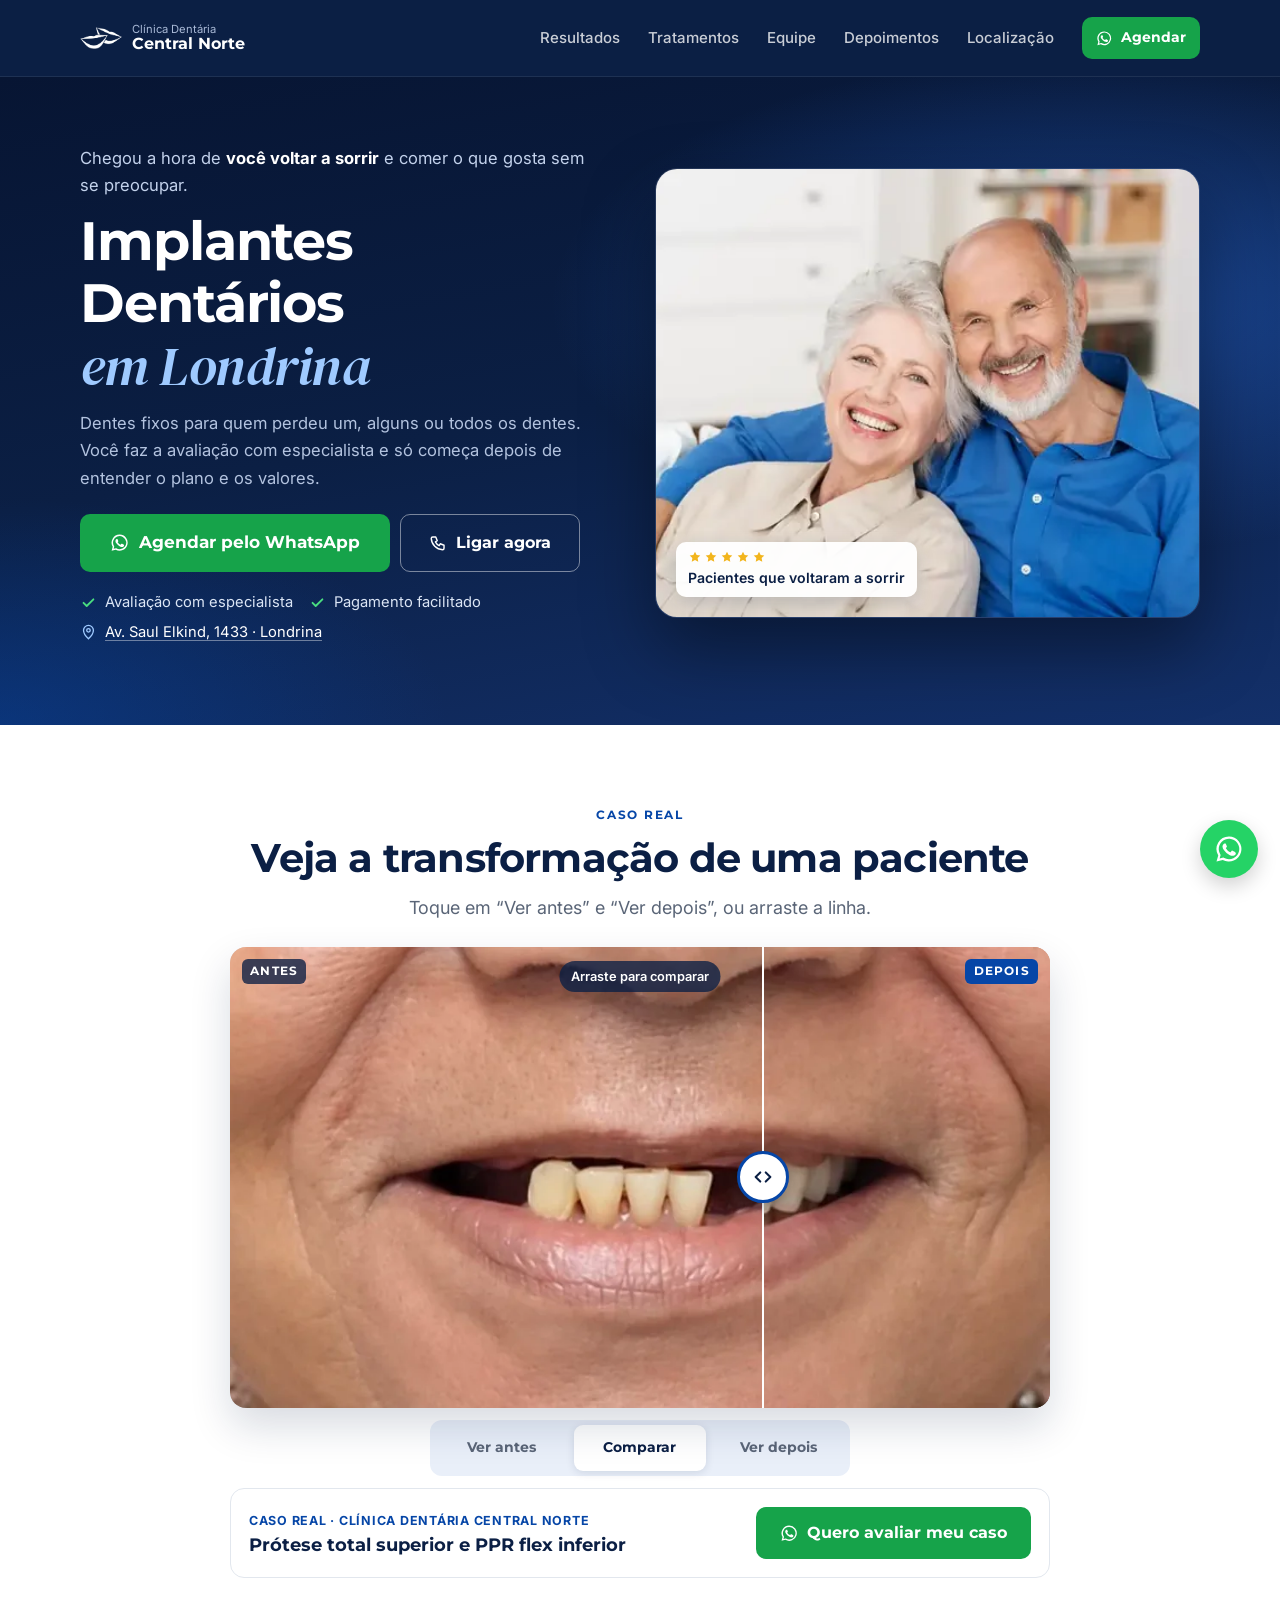
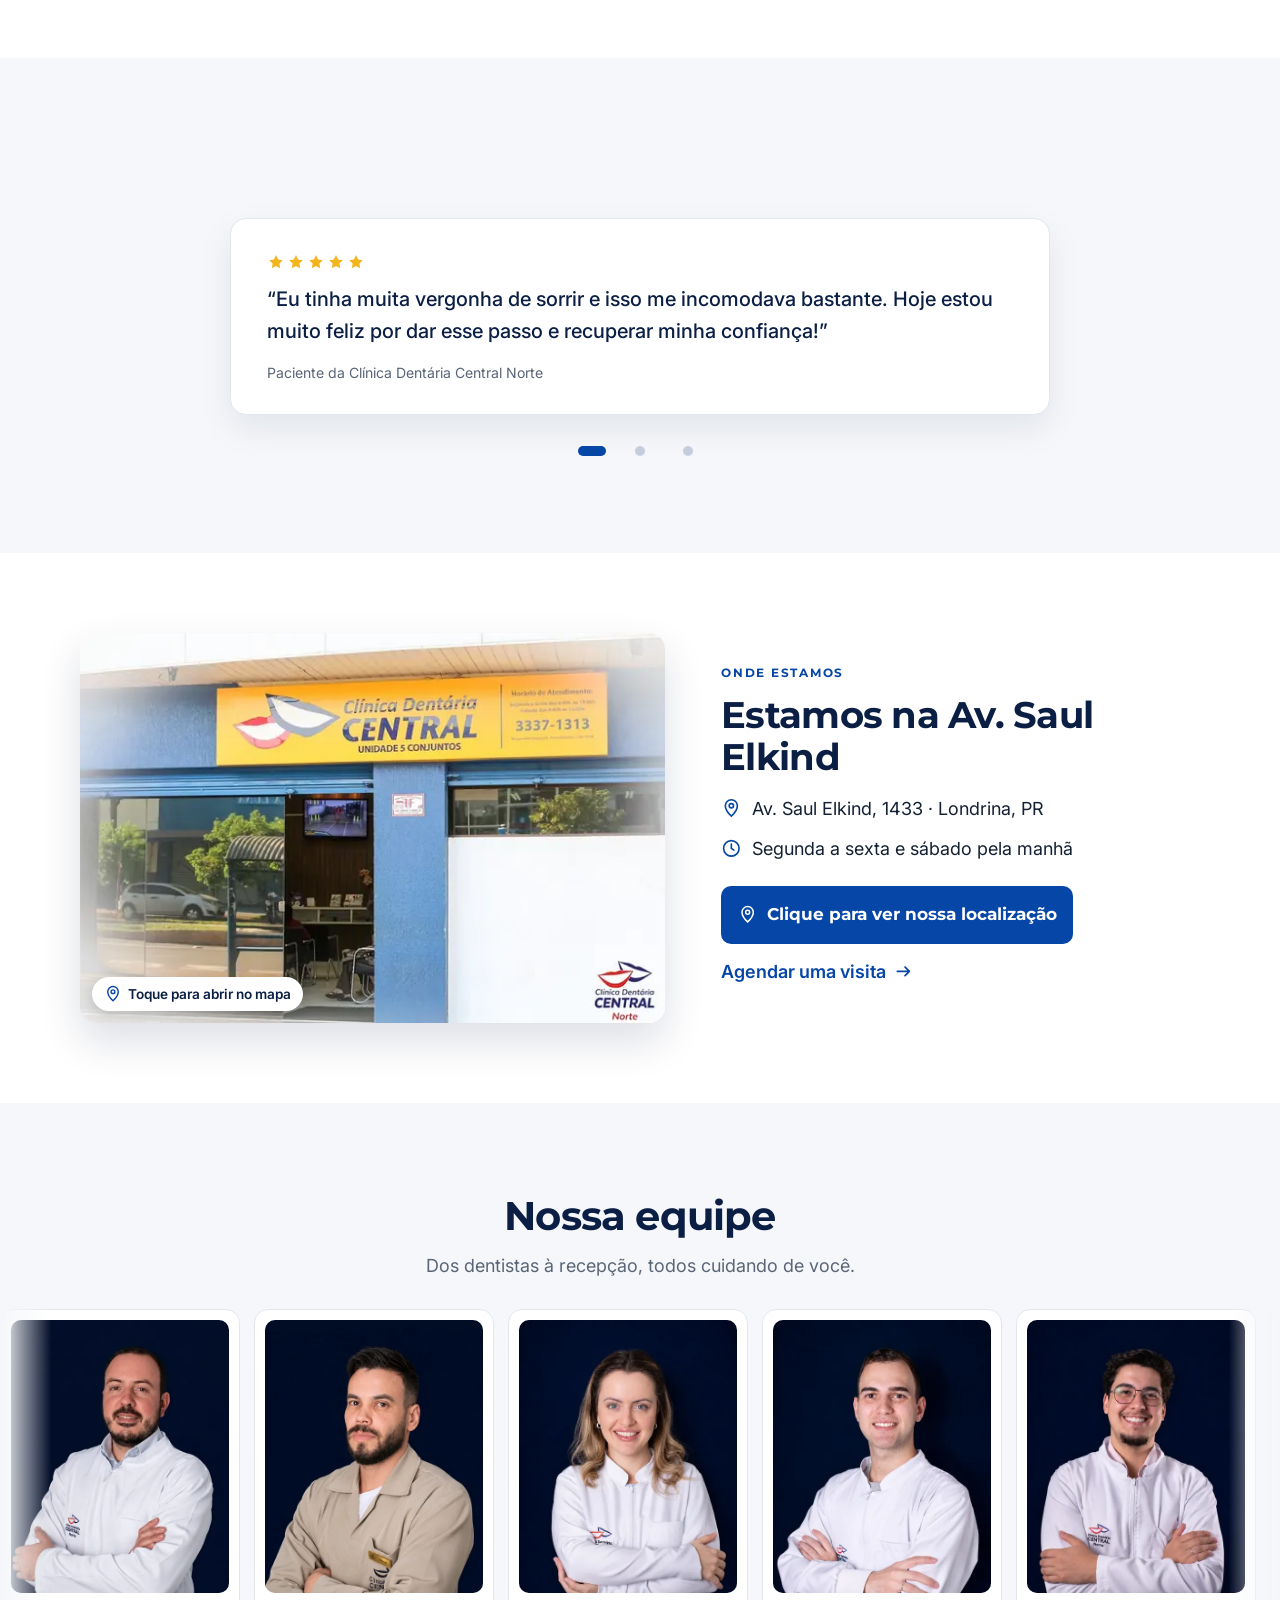
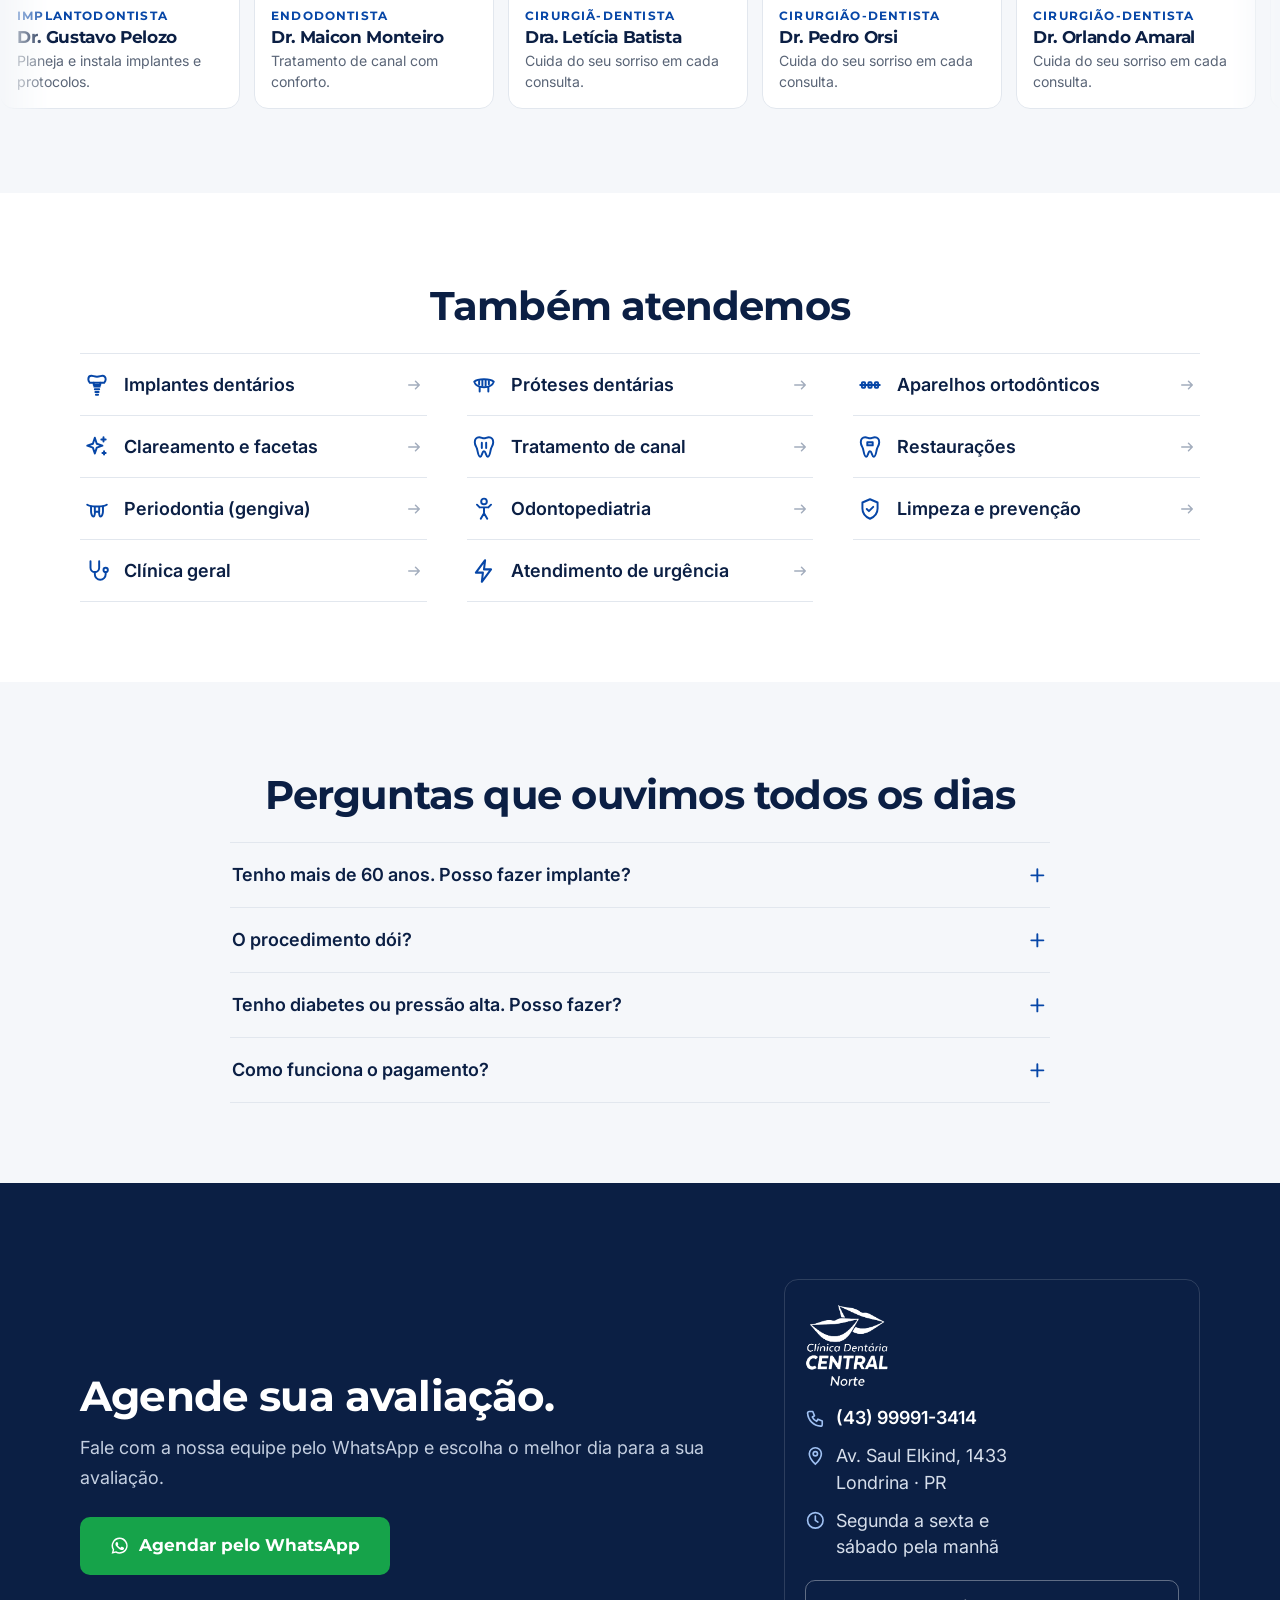
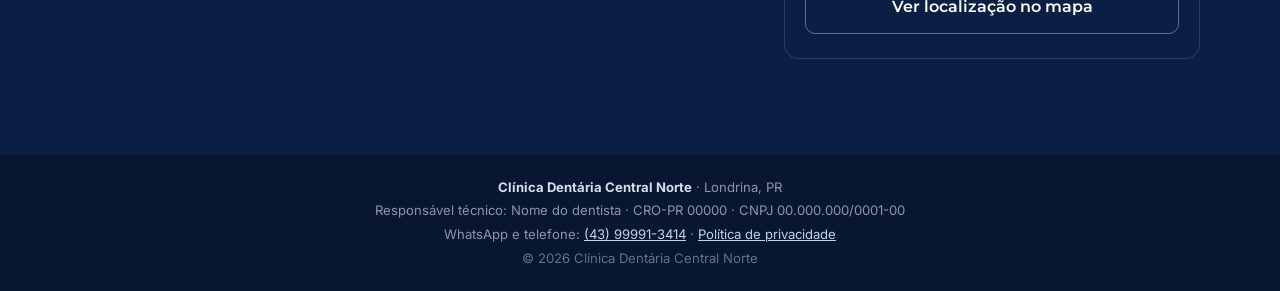
==== index.html @ d8b2ec64 "Coloca a equipe real na faixa contínua 13 pessoas com foto, nome e função (dentistas primeiro, depoi" ====
<!DOCTYPE html>
<html lang="pt-BR">
<head>
  <meta charset="UTF-8">
  <meta name="viewport" content="width=device-width, initial-scale=1.0, viewport-fit=cover">
  <title>Implantes Dentários em Londrina | Clínica Dentária Central Norte</title>
  <meta name="description" content="Implantes dentários e prótese protocolo em Londrina, na Av. Saul Elkind, 1433. Avaliação com especialista, pagamento facilitado. Agende pelo WhatsApp (43) 99991-3414.">
  <meta name="theme-color" content="#0b1f44">
  <!-- EDITAR: domínio final -->
  <link rel="canonical" href="https://SEU-DOMINIO.com.br/">
  <meta property="og:locale" content="pt_BR">
  <meta property="og:type" content="website">
  <meta property="og:title" content="Implantes Dentários em Londrina | Clínica Dentária Central Norte">
  <meta property="og:description" content="Volte a sorrir e a comer o que gosta, com segurança.">
  <meta property="og:image" content="assets/img/logo-original.png">
  <link rel="icon" href="assets/img/favicon.png">
  <link rel="apple-touch-icon" href="assets/img/favicon.png">

  <link rel="preconnect" href="https://fonts.googleapis.com">
  <link rel="preconnect" href="https://fonts.gstatic.com" crossorigin>
  <link href="https://fonts.googleapis.com/css2?family=Montserrat:wght@600;700&family=DM+Serif+Display:ital@1&family=Inter:wght@400;500;600&display=swap" rel="stylesheet">
  <link rel="preload" as="image" href="assets/img/hero-casal.webp" imagesrcset="assets/img/hero-casal-600.webp 600w, assets/img/hero-casal.webp 999w" imagesizes="(min-width: 1000px) 560px, 100vw" fetchpriority="high">
  <link rel="stylesheet" href="assets/css/styles.css">
  <script src="assets/js/main.js" defer></script>

  <script type="application/ld+json">
  {
    "@context": "https://schema.org",
    "@type": "Dentist",
    "name": "Clínica Dentária Central Norte",
    "telephone": "+5543999913414",
    "description": "Implantes dentários, prótese protocolo, próteses e tratamentos odontológicos em Londrina.",
    "address": { "@type": "PostalAddress", "streetAddress": "Av. Saul Elkind, 1433", "addressLocality": "Londrina", "addressRegion": "PR", "addressCountry": "BR" },
    "medicalSpecialty": ["Implantodontia", "Prótese dentária", "Ortodontia", "Endodontia", "Periodontia", "Odontopediatria"],
    "hasMap": "https://share.google/MxgLonXi7uAe0Mv78"
  }
  </script>
  <!-- EDITAR: Google Tag Manager / Meta Pixel. Cliques no WhatsApp disparam "whatsapp_click" no dataLayer. -->
</head>
<body>

  <header class="topo" id="topo">
    <div class="wrap topo__in">
      <a href="#inicio" class="marca" aria-label="Clínica Dentária Central Norte — início">
        <img src="assets/img/logo-icone-branco.png" alt="" width="46" height="23">
        <span class="marca__txt"><small>Clínica Dentária</small><strong>Central Norte</strong></span>
      </a>
      <nav class="menu" aria-label="Principal">
        <a href="#resultados">Resultados</a>
        <a href="#tratamentos">Tratamentos</a>
        <a href="#equipe">Equipe</a>
        <a href="#depoimentos">Depoimentos</a>
        <a href="#localizacao">Localização</a>
      </nav>
      <a class="btn btn--wa btn--sm" data-wa="topo" href="#" target="_blank" rel="noopener">
        <svg class="ico" aria-hidden="true"><use href="#i-wa"/></svg><span>Agendar</span>
      </a>
    </div>
  </header>

  <main>

    <!-- ===================== HERO ===================== -->
    <section class="hero" id="inicio">
      <div class="wrap hero__grid">
        <div class="hero__texto">
          <p class="hero__gancho">Chegou a hora de <strong>você voltar a sorrir</strong> e comer o que gosta sem se preocupar.</p>
          <h1>Implantes Dentários <em>em Londrina</em></h1>
          <p class="hero__sub">Dentes fixos para quem perdeu um, alguns ou todos os dentes.<span class="so-pc"> Você faz a avaliação com especialista e só começa depois de entender o plano e os valores.</span></p>
          <div class="hero__acoes">
            <a class="btn btn--wa btn--lg" data-wa="hero" href="#" target="_blank" rel="noopener">
              <svg class="ico" aria-hidden="true"><use href="#i-wa"/></svg> Agendar pelo WhatsApp
            </a>
            <a class="btn btn--contorno btn--lg" href="tel:+5543999913414" data-evento="ligar">
              <svg class="ico" aria-hidden="true"><use href="#i-telefone"/></svg> Ligar agora
            </a>
          </div>
          <ul class="hero__provas">
            <li><svg class="ico" aria-hidden="true"><use href="#i-check"/></svg>Avaliação com especialista</li>
            <li><svg class="ico" aria-hidden="true"><use href="#i-check"/></svg>Pagamento facilitado</li>
            <li><svg class="ico" aria-hidden="true"><use href="#i-pin"/></svg><a href="#localizacao">Av. Saul Elkind, 1433 · Londrina</a></li>
          </ul>
        </div>
        <div class="hero__foto">
          <img src="assets/img/hero-casal.webp" srcset="assets/img/hero-casal-600.webp 600w, assets/img/hero-casal.webp 999w" sizes="(min-width: 1000px) 560px, 100vw" alt="Casal de idosos sorrindo, abraçados no sofá" width="999" height="667" fetchpriority="high" decoding="async">
          <div class="hero__selo"><span class="estrelas" aria-hidden="true"><svg aria-hidden="true"><use href="#i-estrela"/></svg><svg aria-hidden="true"><use href="#i-estrela"/></svg><svg aria-hidden="true"><use href="#i-estrela"/></svg><svg aria-hidden="true"><use href="#i-estrela"/></svg><svg aria-hidden="true"><use href="#i-estrela"/></svg></span><span>Pacientes que voltaram a sorrir</span></div>
        </div>
      </div>
    </section>

    <!-- ===================== RESULTADO REAL ===================== -->
    <section class="sec" id="resultados">
      <div class="wrap wrap--medio">
        <header class="cab">
          <p class="rotulo">Caso real</p>
          <h2>Veja a transformação de uma paciente</h2>
          <p>Toque em “Ver antes” e “Ver depois”, ou arraste a linha.</p>
        </header>

        <!-- EDITAR: confirme a autorização por escrito da paciente para uso da imagem (normas do CFO) -->
        <figure class="caso">
          <div class="ad" id="ad" style="--pos:50%">
            <img class="ad__img" src="assets/img/caso1-antes.webp" alt="Antes: paciente com poucos dentes na arcada superior" width="960" height="540" loading="lazy" decoding="async">
            <img class="ad__img ad__depois" src="assets/img/caso1-depois.webp" alt="Depois: sorriso completo com as próteses" width="960" height="540" loading="lazy" decoding="async">
            <span class="ad__rot ad__rot--antes">Antes</span>
            <span class="ad__rot ad__rot--depois">Depois</span>
            <div class="ad__alca" aria-hidden="true"><span><svg><use href="#i-arrastar"/></svg></span></div>
            <span class="ad__dica" aria-hidden="true">Arraste para comparar</span>
            <input class="ad__range" type="range" min="0" max="100" value="50" aria-label="Comparar antes e depois">
          </div>
          <div class="ad__botoes" role="group" aria-label="Ver antes ou depois">
            <button type="button" data-ir="100">Ver antes</button>
            <button type="button" data-ir="50" aria-pressed="true">Comparar</button>
            <button type="button" data-ir="0">Ver depois</button>
          </div>
          <figcaption class="caso__info">
            <div>
              <span class="caso__tag">Caso real · Clínica Dentária Central Norte</span>
              <strong>Prótese total superior e PPR flex inferior</strong>
            </div>
            <a class="btn btn--wa" data-wa="resultado" data-msg="Olá! Vi o caso real no site e quero agendar uma avaliação." href="#" target="_blank" rel="noopener">
              <svg class="ico" aria-hidden="true"><use href="#i-wa"/></svg> Quero avaliar meu caso
            </a>
          </figcaption>
        </figure>
      </div>
    </section>

    <!-- ===================== DEPOIMENTOS ===================== -->
    <!-- EDITAR: se tiver autorização, coloque o primeiro nome do paciente no <figcaption> -->
    <section class="sec sec--fundo" id="depoimentos">
      <div class="wrap wrap--medio">
        <header class="cab">
          <h2>O que nossos pacientes dizem</h2>
        </header>
        <div class="depos" id="depos" aria-roledescription="carrossel" aria-label="Depoimentos" aria-live="polite">
          <figure class="depo ativo" role="group" aria-roledescription="depoimento" aria-label="1 de 3">
            <span class="estrelas" aria-label="5 estrelas"><svg aria-hidden="true"><use href="#i-estrela"/></svg><svg aria-hidden="true"><use href="#i-estrela"/></svg><svg aria-hidden="true"><use href="#i-estrela"/></svg><svg aria-hidden="true"><use href="#i-estrela"/></svg><svg aria-hidden="true"><use href="#i-estrela"/></svg></span>
            <blockquote>“Eu tinha muita vergonha de sorrir e isso me incomodava bastante. Hoje estou muito feliz por dar esse passo e recuperar minha confiança!”</blockquote>
            <figcaption>Paciente da Clínica Dentária Central Norte</figcaption>
          </figure>
          <figure class="depo" role="group" aria-roledescription="depoimento" aria-label="2 de 3">
            <span class="estrelas" aria-label="5 estrelas"><svg aria-hidden="true"><use href="#i-estrela"/></svg><svg aria-hidden="true"><use href="#i-estrela"/></svg><svg aria-hidden="true"><use href="#i-estrela"/></svg><svg aria-hidden="true"><use href="#i-estrela"/></svg><svg aria-hidden="true"><use href="#i-estrela"/></svg></span>
            <blockquote>“Já fazia muito tempo que eu tinha dificuldade para comer e sorrir. Agora estou realizando um sonho. Fui muito bem acolhido pela equipe!”</blockquote>
            <figcaption>Paciente da Clínica Dentária Central Norte</figcaption>
          </figure>
          <figure class="depo" role="group" aria-roledescription="depoimento" aria-label="3 de 3">
            <span class="estrelas" aria-label="5 estrelas"><svg aria-hidden="true"><use href="#i-estrela"/></svg><svg aria-hidden="true"><use href="#i-estrela"/></svg><svg aria-hidden="true"><use href="#i-estrela"/></svg><svg aria-hidden="true"><use href="#i-estrela"/></svg><svg aria-hidden="true"><use href="#i-estrela"/></svg></span>
            <blockquote>“Eu evitava até tirar fotos por vergonha dos meus dentes. Estou muito feliz por ter tomado essa decisão e poder voltar a sorrir com confiança!”</blockquote>
            <figcaption>Paciente da Clínica Dentária Central Norte</figcaption>
          </figure>
        </div>
        <div class="depos__pontos" id="depos-pontos"></div>
      </div>
    </section>

    <!-- ===================== LOCALIZAÇÃO ===================== -->
    <section class="sec" id="localizacao">
      <div class="wrap local">
        <a class="local__foto" href="https://share.google/MxgLonXi7uAe0Mv78" target="_blank" rel="noopener" aria-label="Abrir a localização da clínica no mapa">
          <img src="assets/img/fachada.webp" srcset="assets/img/fachada-600.webp 600w, assets/img/fachada.webp 1000w" sizes="(min-width: 1000px) 600px, 100vw" alt="Fachada da Clínica Dentária Central Norte" width="1000" height="667" loading="lazy" decoding="async">
          <span class="local__pino"><svg aria-hidden="true"><use href="#i-pin"/></svg> Toque para abrir no mapa</span>
        </a>
        <div class="local__texto">
          <p class="rotulo">Onde estamos</p>
          <h2>Estamos na Av. Saul Elkind</h2>
          <!-- EDITAR: bairro e horários -->
          <ul class="local__dados">
            <li><svg class="ico" aria-hidden="true"><use href="#i-pin"/></svg><span>Av. Saul Elkind, 1433 · Londrina, PR</span></li>
            <li><svg class="ico" aria-hidden="true"><use href="#i-relogio"/></svg><span>Segunda a sexta e sábado pela manhã</span></li>
          </ul>
          <div class="local__acoes">
            <a class="btn btn--azul btn--lg" href="https://share.google/MxgLonXi7uAe0Mv78" target="_blank" rel="noopener" data-evento="mapa">
              <svg class="ico" aria-hidden="true"><use href="#i-pin"/></svg> Clique para ver nossa localização
            </a>
            <a class="link" data-wa="localizacao" data-msg="Olá! Vim pelo site e quero agendar uma avaliação. Podem me passar o endereço completo?" href="#" target="_blank" rel="noopener">Agendar uma visita <svg class="ico" aria-hidden="true"><use href="#i-seta"/></svg></a>
          </div>
        </div>
      </div>
    </section>

    <!-- ===================== EQUIPE ===================== -->
    <section class="sec sec--fundo sec--equipe" id="equipe">
      <div class="wrap">
        <header class="cab">
          <h2>Nossa equipe</h2>
          <p>Dos dentistas à recepção, todos cuidando de você.</p>
        </header>
      </div>
      <!-- EDITAR: CRO dos dentistas, se quiser exibir -->
      <div class="equipe-faixa" id="equipe-faixa" aria-label="Nossa equipe">
        <div class="equipe-trilho" id="equipe-trilho">
          <article class="doutor">
            <div class="doutor__foto"><img src="assets/img/equipe-gustavo-pelozo.webp" alt="Dr. Gustavo Pelozo" width="480" height="600" loading="lazy" decoding="async"></div>
            <p class="doutor__esp">Implantodontista</p>
            <h3>Dr. Gustavo Pelozo</h3>
            <p class="doutor__txt">Planeja e instala implantes e protocolos.</p>
          </article>
          <article class="doutor">
            <div class="doutor__foto"><img src="assets/img/equipe-maicon-monteiro.webp" alt="Dr. Maicon Monteiro" width="480" height="600" loading="lazy" decoding="async"></div>
            <p class="doutor__esp">Endodontista</p>
            <h3>Dr. Maicon Monteiro</h3>
            <p class="doutor__txt">Tratamento de canal com conforto.</p>
          </article>
          <article class="doutor">
            <div class="doutor__foto"><img src="assets/img/equipe-leticia-batista.webp" alt="Dra. Letícia Batista" width="480" height="600" loading="lazy" decoding="async"></div>
            <p class="doutor__esp">Cirurgiã-dentista</p>
            <h3>Dra. Letícia Batista</h3>
            <p class="doutor__txt">Cuida do seu sorriso em cada consulta.</p>
          </article>
          <article class="doutor">
            <div class="doutor__foto"><img src="assets/img/equipe-pedro-orsi.webp" alt="Dr. Pedro Orsi" width="480" height="600" loading="lazy" decoding="async"></div>
            <p class="doutor__esp">Cirurgião-dentista</p>
            <h3>Dr. Pedro Orsi</h3>
            <p class="doutor__txt">Cuida do seu sorriso em cada consulta.</p>
          </article>
          <article class="doutor">
            <div class="doutor__foto"><img src="assets/img/equipe-orlando-amaral.webp" alt="Dr. Orlando Amaral" width="480" height="600" loading="lazy" decoding="async"></div>
            <p class="doutor__esp">Cirurgião-dentista</p>
            <h3>Dr. Orlando Amaral</h3>
            <p class="doutor__txt">Cuida do seu sorriso em cada consulta.</p>
          </article>
          <article class="doutor">
            <div class="doutor__foto"><img src="assets/img/equipe-elizabete-vioto.webp" alt="Elizabete Vioto" width="480" height="600" loading="lazy" decoding="async"></div>
            <p class="doutor__esp">Protética</p>
            <h3>Elizabete Vioto</h3>
            <p class="doutor__txt">Confecciona as próteses sob medida.</p>
          </article>
          <article class="doutor">
            <div class="doutor__foto"><img src="assets/img/equipe-juliano-bittencourt.webp" alt="Juliano Bittencourt" width="480" height="600" loading="lazy" decoding="async"></div>
            <p class="doutor__esp">Protético</p>
            <h3>Juliano Bittencourt</h3>
            <p class="doutor__txt">Confecciona as próteses sob medida.</p>
          </article>
          <article class="doutor">
            <div class="doutor__foto"><img src="assets/img/equipe-shirley-rodrigues.webp" alt="Shirley Rodrigues" width="480" height="600" loading="lazy" decoding="async"></div>
            <p class="doutor__esp">Auxiliar de saúde bucal</p>
            <h3>Shirley Rodrigues</h3>
            <p class="doutor__txt">Acompanha o dentista e cuida do seu conforto.</p>
          </article>
          <article class="doutor">
            <div class="doutor__foto"><img src="assets/img/equipe-isabel-gnecco.webp" alt="Isabel Gnecco" width="480" height="600" loading="lazy" decoding="async"></div>
            <p class="doutor__esp">Esterilização</p>
            <h3>Isabel Gnecco</h3>
            <p class="doutor__txt">Garante a segurança de todo o material.</p>
          </article>
          <article class="doutor">
            <div class="doutor__foto"><img src="assets/img/equipe-andressa.webp" alt="Andressa" width="480" height="600" loading="lazy" decoding="async"></div>
            <p class="doutor__esp">Gerente</p>
            <h3>Andressa</h3>
            <p class="doutor__txt">Cuida para que tudo funcione bem para você.</p>
          </article>
          <article class="doutor">
            <div class="doutor__foto"><img src="assets/img/equipe-flavieli-osorio.webp" alt="Flavieli Osório" width="480" height="600" loading="lazy" decoding="async"></div>
            <p class="doutor__esp">Secretária</p>
            <h3>Flavieli Osório</h3>
            <p class="doutor__txt">Agenda sua consulta e tira suas dúvidas.</p>
          </article>
          <article class="doutor">
            <div class="doutor__foto"><img src="assets/img/equipe-amanda-cristina.webp" alt="Amanda Cristina" width="480" height="600" loading="lazy" decoding="async"></div>
            <p class="doutor__esp">Secretária</p>
            <h3>Amanda Cristina</h3>
            <p class="doutor__txt">Agenda sua consulta e tira suas dúvidas.</p>
          </article>
          <article class="doutor">
            <div class="doutor__foto"><svg aria-hidden="true"><use href="#i-pessoa"/></svg><!-- EDITAR: colocar assets/img/equipe-erica-benetasso.webp --></div>
            <p class="doutor__esp">Secretária</p>
            <h3>Erica Benetasso</h3>
            <p class="doutor__txt">Agenda sua consulta e tira suas dúvidas.</p>
          </article>
        </div>
      </div>
    </section>

    <!-- ===================== OUTROS TRATAMENTOS ===================== -->
    <section class="sec" id="tratamentos">
      <div class="wrap">
        <header class="cab">
          <h2>Também atendemos</h2>
        </header>
        <ul class="tratamentos">
          <li><a class="trat" data-wa="t-implante" data-msg="Olá! Vim pelo site e quero saber sobre implante dentário." href="#" target="_blank" rel="noopener"><svg class="trat__ico" aria-hidden="true"><use href="#i-implante"/></svg><span>Implantes dentários</span><svg class="trat__seta" aria-hidden="true"><use href="#i-seta"/></svg></a></li>
          <li><a class="trat" data-wa="t-protocolo" data-msg="Olá! Vim pelo site e quero saber sobre próteses dentárias." href="#" target="_blank" rel="noopener"><svg class="trat__ico" aria-hidden="true"><use href="#i-protocolo"/></svg><span>Próteses dentárias</span><svg class="trat__seta" aria-hidden="true"><use href="#i-seta"/></svg></a></li>
          <li><a class="trat" data-wa="t-aparelho" data-msg="Olá! Vim pelo site e quero saber sobre aparelho ortodôntico." href="#" target="_blank" rel="noopener"><svg class="trat__ico" aria-hidden="true"><use href="#i-aparelho"/></svg><span>Aparelhos ortodônticos</span><svg class="trat__seta" aria-hidden="true"><use href="#i-seta"/></svg></a></li>
          <li><a class="trat" data-wa="t-brilho" data-msg="Olá! Vim pelo site e quero saber sobre clareamento e facetas." href="#" target="_blank" rel="noopener"><svg class="trat__ico" aria-hidden="true"><use href="#i-brilho"/></svg><span>Clareamento e facetas</span><svg class="trat__seta" aria-hidden="true"><use href="#i-seta"/></svg></a></li>
          <li><a class="trat" data-wa="t-canal" data-msg="Olá! Vim pelo site e quero saber sobre tratamento de canal." href="#" target="_blank" rel="noopener"><svg class="trat__ico" aria-hidden="true"><use href="#i-canal"/></svg><span>Tratamento de canal</span><svg class="trat__seta" aria-hidden="true"><use href="#i-seta"/></svg></a></li>
          <li><a class="trat" data-wa="t-restauracao" data-msg="Olá! Vim pelo site e quero saber sobre restaurações." href="#" target="_blank" rel="noopener"><svg class="trat__ico" aria-hidden="true"><use href="#i-restauracao"/></svg><span>Restaurações</span><svg class="trat__seta" aria-hidden="true"><use href="#i-seta"/></svg></a></li>
          <li><a class="trat" data-wa="t-gengiva" data-msg="Olá! Vim pelo site e quero saber sobre periodontia." href="#" target="_blank" rel="noopener"><svg class="trat__ico" aria-hidden="true"><use href="#i-gengiva"/></svg><span>Periodontia (gengiva)</span><svg class="trat__seta" aria-hidden="true"><use href="#i-seta"/></svg></a></li>
          <li><a class="trat" data-wa="t-crianca" data-msg="Olá! Vim pelo site e quero saber sobre odontopediatria para o meu filho." href="#" target="_blank" rel="noopener"><svg class="trat__ico" aria-hidden="true"><use href="#i-crianca"/></svg><span>Odontopediatria</span><svg class="trat__seta" aria-hidden="true"><use href="#i-seta"/></svg></a></li>
          <li><a class="trat" data-wa="t-escudo" data-msg="Olá! Vim pelo site e quero saber sobre limpeza e prevenção." href="#" target="_blank" rel="noopener"><svg class="trat__ico" aria-hidden="true"><use href="#i-escudo"/></svg><span>Limpeza e prevenção</span><svg class="trat__seta" aria-hidden="true"><use href="#i-seta"/></svg></a></li>
          <li><a class="trat" data-wa="t-estetoscopio" data-msg="Olá! Vim pelo site e quero saber sobre consulta de clínica geral." href="#" target="_blank" rel="noopener"><svg class="trat__ico" aria-hidden="true"><use href="#i-estetoscopio"/></svg><span>Clínica geral</span><svg class="trat__seta" aria-hidden="true"><use href="#i-seta"/></svg></a></li>
          <li><a class="trat" data-wa="t-raio" data-msg="Olá! Vim pelo site e quero saber sobre atendimento de urgência." href="#" target="_blank" rel="noopener"><svg class="trat__ico" aria-hidden="true"><use href="#i-raio"/></svg><span>Atendimento de urgência</span><svg class="trat__seta" aria-hidden="true"><use href="#i-seta"/></svg></a></li>
        </ul>
      </div>
    </section>

    <!-- ===================== DÚVIDAS ===================== -->
    <section class="sec sec--fundo" id="duvidas">
      <div class="wrap wrap--medio">
        <header class="cab">
          <h2>Perguntas que ouvimos todos os dias</h2>
        </header>
        <!-- EDITAR: revise as respostas com o responsável técnico -->
        <div class="faq">
          <details>
            <summary>Tenho mais de 60 anos. Posso fazer implante?<svg class="ico" aria-hidden="true"><use href="#i-mais"/></svg></summary>
            <p>Sim. A idade, por si só, não impede o implante. O que define é a sua saúde geral e a condição do osso, avaliadas na consulta.</p>
          </details>
          <details>
            <summary>O procedimento dói?<svg class="ico" aria-hidden="true"><use href="#i-mais"/></svg></summary>
            <p>É feito com anestesia local, para que você fique confortável. Depois, você recebe todas as orientações para uma recuperação tranquila.</p>
          </details>
          <details>
            <summary>Tenho diabetes ou pressão alta. Posso fazer?<svg class="ico" aria-hidden="true"><use href="#i-mais"/></svg></summary>
            <p>Em muitos casos, sim, desde que a condição esteja controlada. O especialista avalia o seu histórico e, se necessário, conversa com o seu médico.</p>
          </details>
          <details>
            <summary>Como funciona o pagamento?<svg class="ico" aria-hidden="true"><use href="#i-mais"/></svg></summary>
            <p>As condições de pagamento são apresentadas junto com o seu plano de tratamento, antes de qualquer procedimento.</p>
          </details>
        </div>
      </div>
    </section>

    <!-- ===================== CONTATO ===================== -->
    <section class="final" id="contato">
      <div class="wrap final__grid">
        <div class="final__texto">
                    <h2>Agende sua avaliação.</h2>
          <p>Fale com a nossa equipe pelo WhatsApp e escolha o melhor dia para a sua avaliação.</p>
          <a class="btn btn--wa btn--lg" data-wa="final" href="#" target="_blank" rel="noopener">
            <svg class="ico" aria-hidden="true"><use href="#i-wa"/></svg> Agendar pelo WhatsApp
          </a>
        </div>
        <div class="contato">
          <img src="assets/img/logo-branca.png" alt="Clínica Dentária Central Norte" width="100" height="99" loading="lazy" decoding="async">
          <ul>
            <!-- EDITAR: endereço e horários -->
            <li><svg class="ico" aria-hidden="true"><use href="#i-telefone"/></svg><a href="tel:+5543999913414" data-evento="ligar">(43) 99991-3414</a></li>
            <li><svg class="ico" aria-hidden="true"><use href="#i-pin"/></svg><span>Av. Saul Elkind, 1433<br>Londrina · PR</span></li>
            <li><svg class="ico" aria-hidden="true"><use href="#i-relogio"/></svg><span>Segunda a sexta e<br>sábado pela manhã</span></li>
          </ul>
          <a class="btn btn--linha btn--bloco" href="https://share.google/MxgLonXi7uAe0Mv78" target="_blank" rel="noopener" data-evento="mapa">Ver localização no mapa</a>
        </div>
      </div>
    </section>

  </main>

  <footer class="rodape">
    <div class="wrap rodape__in">
      <p><strong>Clínica Dentária Central Norte</strong> · Londrina, PR</p>
      <!-- EDITAR: CNPJ e responsável técnico com CRO (exigência do CFO) -->
      <p>Responsável técnico: Nome do dentista · CRO-PR 00000 · CNPJ 00.000.000/0001-00</p>
      <p>WhatsApp e telefone: <a href="tel:+5543999913414">(43) 99991-3414</a> · <a href="politica-de-privacidade.html">Política de privacidade</a></p>
      <p class="rodape__copy">© <span id="ano">2026</span> Clínica Dentária Central Norte</p>
    </div>
  </footer>

  <a class="wa-flutuante" data-wa="flutuante" href="#" target="_blank" rel="noopener" aria-label="Falar no WhatsApp">
    <svg aria-hidden="true"><use href="#i-wa"/></svg>
  </a>
  <div class="barra-cel" id="barra-cel">
    <a class="btn btn--wa btn--bloco" data-wa="barra-celular" href="#" target="_blank" rel="noopener">
      <svg class="ico" aria-hidden="true"><use href="#i-wa"/></svg> Agendar avaliação
    </a>
  </div>

  <svg xmlns="http://www.w3.org/2000/svg" style="display:none">
    <defs>
      <symbol id="i-wa" viewBox="0 0 24 24"><path fill="currentColor" d="M12 2a10 10 0 0 0-8.6 15.1L2 22l5-1.3A10 10 0 1 0 12 2Zm0 18.2a8.2 8.2 0 0 1-4.2-1.2l-.3-.2-3 .8.8-2.9-.2-.3A8.2 8.2 0 1 1 12 20.2Zm4.5-6.1c-.2-.1-1.5-.7-1.7-.8-.2-.1-.4-.1-.6.1l-.8 1c-.1.2-.3.2-.5.1a6.7 6.7 0 0 1-3.3-2.9c-.3-.4.2-.4.7-1.4.1-.2 0-.3 0-.4l-.8-1.8c-.2-.5-.4-.4-.6-.4h-.5a1 1 0 0 0-.7.3 3 3 0 0 0-.9 2.2 5.2 5.2 0 0 0 1.1 2.7 11.8 11.8 0 0 0 4.5 4c1.7.7 2.3.8 3.2.6.5 0 1.5-.6 1.7-1.2.2-.6.2-1.1.2-1.2-.1-.1-.3-.2-.5-.3Z"/></symbol>
      <symbol id="i-check" viewBox="0 0 24 24"><path fill="none" stroke="currentColor" stroke-width="2.6" stroke-linecap="round" stroke-linejoin="round" d="m5 12.5 4.5 4.5L19 7.5"/></symbol>
      <symbol id="i-x" viewBox="0 0 24 24"><path fill="none" stroke="currentColor" stroke-width="2.4" stroke-linecap="round" d="M6 6l12 12M18 6 6 18"/></symbol>
      <symbol id="i-mais" viewBox="0 0 24 24"><path fill="none" stroke="currentColor" stroke-width="2.2" stroke-linecap="round" d="M12 5v14M5 12h14"/></symbol>
      <symbol id="i-seta" viewBox="0 0 24 24"><path fill="none" stroke="currentColor" stroke-width="2" stroke-linecap="round" stroke-linejoin="round" d="M5 12h14m-5-5 5 5-5 5"/></symbol>
      <symbol id="i-seta-baixo" viewBox="0 0 24 24"><path fill="none" stroke="currentColor" stroke-width="2" stroke-linecap="round" stroke-linejoin="round" d="M12 5v14m-5-5 5 5 5-5"/></symbol>
      <symbol id="i-estrela" viewBox="0 0 24 24"><path fill="currentColor" d="m12 2.8 2.8 5.8 6.3.9-4.6 4.4 1.1 6.3L12 17.2l-5.6 3 1.1-6.3-4.6-4.4 6.3-.9z"/></symbol>
      <symbol id="i-pin" viewBox="0 0 24 24"><g fill="none" stroke="currentColor" stroke-width="1.9"><path d="M12 21s7-6.2 7-12a7 7 0 1 0-14 0c0 5.8 7 12 7 12Z"/><circle cx="12" cy="9" r="2.5"/></g></symbol>
      <symbol id="i-relogio" viewBox="0 0 24 24"><g fill="none" stroke="currentColor" stroke-width="1.9" stroke-linecap="round"><circle cx="12" cy="12" r="9"/><path d="M12 7v5l3 2"/></g></symbol>
      <symbol id="i-dente" viewBox="0 0 24 24"><path fill="none" stroke="currentColor" stroke-width="1.8" stroke-linejoin="round" d="M7.5 3C5 3 3.5 5 3.5 7.5c0 2.6 1.3 4 2 6 .8 2.4 1 7.5 3 7.5 1.8 0 1.6-5 3.5-5s1.7 5 3.5 5c2 0 2.2-5.1 3-7.5.7-2 2-3.4 2-6C20.5 5 19 3 16.5 3c-1.9 0-3 1-4.5 1S9.4 3 7.5 3Z"/></symbol>
      <symbol id="i-implante" viewBox="0 0 24 24"><g fill="none" stroke="currentColor" stroke-width="1.8" stroke-linecap="round" stroke-linejoin="round"><path d="M7 3.5c-1.8 0-3 1.3-3 3.2 0 1.7.9 2.6 1.4 3.3h13.2c.5-.7 1.4-1.6 1.4-3.3 0-1.9-1.2-3.2-3-3.2-1.5 0-2.4.8-5 .8s-3.5-.8-5-.8Z"/><path d="M9 10v2h6v-2M9.5 13.5h5M10 16h4M10.5 18.5h3M11 21h2"/></g></symbol>
      <symbol id="i-protocolo" viewBox="0 0 24 24"><g fill="none" stroke="currentColor" stroke-width="1.8" stroke-linecap="round" stroke-linejoin="round"><path d="M3 9c3-3 15-3 18 0-1 3-4 5-9 5S4 12 3 9Z"/><path d="M7.5 8.2v3M10.5 7.8v4.6M13.5 7.8v4.6M16.5 8.2v3"/><path d="M8 14v4M16 14v4"/></g></symbol>
      <symbol id="i-dentadura" viewBox="0 0 24 24"><g fill="none" stroke="currentColor" stroke-width="1.8" stroke-linecap="round" stroke-linejoin="round"><path d="M3 10c0-3 4-5 9-5s9 2 9 5c0 4-4 8-9 8s-9-4-9-8Z"/><path d="M7 10.5h10M8.5 8v5M12 7.5v5.5M15.5 8v5"/></g></symbol>
      <symbol id="i-ponte" viewBox="0 0 24 24"><g fill="none" stroke="currentColor" stroke-width="1.8" stroke-linecap="round" stroke-linejoin="round"><path d="M3 9h18"/><path d="M5 9c0 4 1 9 2.5 9S9 14 9 12M15 12c0 2 .5 6 1.5 6S19 13 19 9"/><path d="M9 9v3h6V9"/></g></symbol>
      <symbol id="i-sorriso" viewBox="0 0 24 24"><g fill="none" stroke="currentColor" stroke-width="1.8" stroke-linecap="round"><circle cx="12" cy="12" r="9"/><path d="M8 14.5a5 5 0 0 0 8 0"/><path d="M9 9.5h.01M15 9.5h.01" stroke-width="2.6"/></g></symbol>
      <symbol id="i-prato" viewBox="0 0 24 24"><g fill="none" stroke="currentColor" stroke-width="1.8" stroke-linecap="round"><circle cx="13.5" cy="12" r="7"/><circle cx="13.5" cy="12" r="3.5"/><path d="M3 3v6a2 2 0 0 0 2 2v10M5 3v5"/></g></symbol>
      <symbol id="i-camera" viewBox="0 0 24 24"><g fill="none" stroke="currentColor" stroke-width="1.8" stroke-linejoin="round"><path d="M3 8h4l2-3h6l2 3h4v11H3z"/><circle cx="12" cy="13" r="3.5"/></g></symbol>
      <symbol id="i-coracao" viewBox="0 0 24 24"><path fill="none" stroke="currentColor" stroke-width="1.8" stroke-linejoin="round" d="M12 20s-8-4.6-8-10.5A4.5 4.5 0 0 1 12 6.8a4.5 4.5 0 0 1 8 2.7C20 15.4 12 20 12 20Z"/></symbol>
      <symbol id="i-fala" viewBox="0 0 24 24"><g fill="none" stroke="currentColor" stroke-width="1.8" stroke-linejoin="round" stroke-linecap="round"><path d="M4 5h16v10H9l-5 4z"/><path d="M8 9h8M8 12h5"/></g></symbol>
      <symbol id="i-lupa" viewBox="0 0 24 24"><g fill="none" stroke="currentColor" stroke-width="1.9" stroke-linecap="round"><circle cx="11" cy="11" r="6.5"/><path d="m16 16 4.5 4.5"/></g></symbol>
      <symbol id="i-plano" viewBox="0 0 24 24"><g fill="none" stroke="currentColor" stroke-width="1.8" stroke-linecap="round" stroke-linejoin="round"><rect x="5" y="4" width="14" height="17" rx="2"/><path d="M9 4V3h6v1M8.5 10l1.5 1.5 3-3M8.5 16h7"/></g></symbol>
      <symbol id="i-aparelho" viewBox="0 0 24 24"><g fill="none" stroke="currentColor" stroke-width="1.8" stroke-linecap="round" stroke-linejoin="round"><path d="M3 12h18"/><rect x="4.5" y="9.5" width="3" height="5" rx=".8"/><rect x="10.5" y="9.5" width="3" height="5" rx=".8"/><rect x="16.5" y="9.5" width="3" height="5" rx=".8"/></g></symbol>
      <symbol id="i-brilho" viewBox="0 0 24 24"><g fill="none" stroke="currentColor" stroke-width="1.8" stroke-linejoin="round"><path d="M10 3.5 11.8 9 17 10.8 11.8 12.6 10 18l-1.8-5.4L3 10.8 8.2 9z"/><path d="M18 3v4M16 5h4M18.5 16v3M17 17.5h3" stroke-linecap="round"/></g></symbol>
      <symbol id="i-raio" viewBox="0 0 24 24"><path fill="none" stroke="currentColor" stroke-width="1.9" stroke-linejoin="round" d="M13 2 4.5 13.5H11L10 22l8.5-11.5H12z"/></symbol>
      <symbol id="i-canal" viewBox="0 0 24 24"><g fill="none" stroke="currentColor" stroke-width="1.8" stroke-linejoin="round" stroke-linecap="round"><path d="M7.5 3C5 3 3.5 5 3.5 7.5c0 2.6 1.3 4 2 6 .8 2.4 1 7.5 3 7.5 1.8 0 1.6-5 3.5-5s1.7 5 3.5 5c2 0 2.2-5.1 3-7.5.7-2 2-3.4 2-6C20.5 5 19 3 16.5 3c-1.9 0-3 1-4.5 1S9.4 3 7.5 3Z"/><path d="M10 8v5M14 8v5"/></g></symbol>
      <symbol id="i-restauracao" viewBox="0 0 24 24"><g fill="none" stroke="currentColor" stroke-width="1.8" stroke-linejoin="round"><path d="M7.5 3C5 3 3.5 5 3.5 7.5c0 2.6 1.3 4 2 6 .8 2.4 1 7.5 3 7.5 1.8 0 1.6-5 3.5-5s1.7 5 3.5 5c2 0 2.2-5.1 3-7.5.7-2 2-3.4 2-6C20.5 5 19 3 16.5 3c-1.9 0-3 1-4.5 1S9.4 3 7.5 3Z"/><path d="M9.5 7.5h5v3h-5z" fill="currentColor" fill-opacity=".35"/></g></symbol>
      <symbol id="i-escudo" viewBox="0 0 24 24"><g fill="none" stroke="currentColor" stroke-width="1.8" stroke-linejoin="round" stroke-linecap="round"><path d="M12 3 5 6v5.5c0 4.2 3 7.8 7 9.5 4-1.7 7-5.3 7-9.5V6z"/><path d="m9 12 2 2 4-4"/></g></symbol>
      <symbol id="i-estetoscopio" viewBox="0 0 24 24"><g fill="none" stroke="currentColor" stroke-width="1.8" stroke-linecap="round" stroke-linejoin="round"><path d="M6 3v6a4 4 0 0 0 8 0V3"/><path d="M10 13v2a5 5 0 0 0 10 0v-2"/><circle cx="20" cy="11" r="2"/></g></symbol>
      <symbol id="i-pessoa" viewBox="0 0 24 24"><path fill="currentColor" d="M12 12.5a4.75 4.75 0 1 0 0-9.5 4.75 4.75 0 0 0 0 9.5Zm0 2c-4.6 0-8.5 2.6-8.5 6V22h17v-1.5c0-3.4-3.9-6-8.5-6Z"/></symbol>
      <symbol id="i-arrastar" viewBox="0 0 24 24"><path fill="none" stroke="currentColor" stroke-width="2.2" stroke-linecap="round" stroke-linejoin="round" d="m9 7-5 5 5 5M15 7l5 5-5 5"/></symbol>
      <symbol id="i-crianca" viewBox="0 0 24 24"><g fill="none" stroke="currentColor" stroke-width="1.8" stroke-linecap="round" stroke-linejoin="round"><circle cx="12" cy="5" r="2.6"/><path d="M8 10.5h8M12 10.5V16M12 16l-3 5M12 16l3 5M8 10.5 5.5 8M16 10.5 18.5 8"/></g></symbol>
      <symbol id="i-gengiva" viewBox="0 0 24 24"><g fill="none" stroke="currentColor" stroke-width="1.8" stroke-linecap="round" stroke-linejoin="round"><path d="M3 8c3 2.2 15 2.2 18 0"/><path d="M6.5 9.6V14c0 2.5 1 5 2.2 5S10 16 10.2 14.5M17.5 9.6V14c0 2.5-1 5-2.2 5S14 16 13.8 14.5M10 10.1v4.4h4v-4.4"/></g></symbol>
      <symbol id="i-telefone" viewBox="0 0 24 24"><path fill="none" stroke="currentColor" stroke-width="1.9" stroke-linejoin="round" d="M5 4h4l2 5-2.5 1.5a11 11 0 0 0 5 5L15 13l5 2v4a2 2 0 0 1-2 2A16 16 0 0 1 3 6a2 2 0 0 1 2-2Z"/></symbol>
      <symbol id="i-cartao" viewBox="0 0 24 24"><g fill="none" stroke="currentColor" stroke-width="1.8" stroke-linecap="round"><rect x="3" y="5.5" width="18" height="13" rx="2"/><path d="M3 10h18M7 15h4"/></g></symbol>
    </defs>
  </svg>
</body>
</html>
---- assets/css/styles.css ----
/* ==========================================================================
   Clínica Dentária Central Norte
   Visual sóbrio: azul-marinho da marca, branco e muito respiro.
   Pensado primeiro para o celular e para leitura confortável (45+).
   ========================================================================== */

:root {
  --navy: #0b1f44;
  --navy-2: #13306a;
  --azul: #0646a7;
  --azul-suave: #e9eff9;
  --fundo: #f5f7fa;
  --branco: #fff;
  --texto: #142033;
  --suave: #5a6577;
  --linha: #e2e7ee;
  --verde: #16a34a;
  --verde-escuro: #12853c;
  --raio: 14px;
  --f-titulo: "Montserrat", system-ui, sans-serif;
  --f-serif: "DM Serif Display", Georgia, serif;
  --f-texto: "Inter", system-ui, -apple-system, "Segoe UI", sans-serif;
  --ease: cubic-bezier(.2, .7, .2, 1);
}

*, *::before, *::after { box-sizing: border-box; }
html { scroll-behavior: smooth; scroll-padding-top: 72px; -webkit-text-size-adjust: 100%; }
body {
  margin: 0; overflow-x: hidden;
  font-family: var(--f-texto); font-size: 17.5px; line-height: 1.65;
  color: var(--texto); background: var(--branco);
  -webkit-font-smoothing: antialiased;
}
img { max-width: 100%; height: auto; display: block; }
h1, h2, h3 { font-family: var(--f-titulo); font-weight: 700; line-height: 1.15; letter-spacing: -.02em; margin: 0; color: var(--navy); }
p { margin: 0; }
a { color: inherit; }
ul, ol, dl, dd { margin: 0; padding: 0; list-style: none; }
button { font: inherit; }

.wrap { width: 100%; max-width: 1160px; margin: 0 auto; padding: 0 20px; }
.wrap--medio { max-width: 860px; }
.centro { text-align: center; }
.ico { width: 1.15em; height: 1.15em; flex: none; }

/* Textos de apoio */
.rotulo {
  font-family: var(--f-titulo); font-size: .78rem; font-weight: 700;
  letter-spacing: .14em; text-transform: uppercase; color: var(--azul);
}
.rotulo--claro { color: #9fc0f2; }

/* Botões ------------------------------------------------------------------ */
.btn {
  display: inline-flex; align-items: center; justify-content: center; gap: .55em;
  min-height: 52px; padding: .8em 1.5em; border: 0; border-radius: 10px;
  font-family: var(--f-titulo); font-weight: 700; font-size: 1rem;
  text-decoration: none; white-space: nowrap; cursor: pointer;
  transition: background-color .2s, transform .15s;
  -webkit-tap-highlight-color: transparent;
}
.btn:active { transform: scale(.98); }
.btn--wa { color: #fff; background: var(--verde); }
.btn--wa:hover { background: var(--verde-escuro); }
.btn--linha { color: #fff; border: 1px solid rgba(255, 255, 255, .35); background: transparent; }
.btn--linha:hover { background: rgba(255, 255, 255, .08); }
.btn--sm { min-height: 42px; padding: .5em 1em; font-size: .9rem; }
.btn--lg { min-height: 58px; padding: .9em 1.8em; font-size: 1.05rem; }
.btn--bloco { width: 100%; }
.btn:focus-visible, .link:focus-visible, .dor:focus-visible, .trat:focus-visible, summary:focus-visible { outline: 3px solid var(--azul); outline-offset: 3px; }

.link {
  display: inline-flex; align-items: center; gap: .4em; min-height: 44px;
  font-weight: 600; color: var(--azul); text-decoration: none;
}
.link .ico { transition: transform .2s var(--ease); }
.link:hover .ico { transform: translateX(4px); }

/* Cabeçalho --------------------------------------------------------------- */
.topo {
  position: sticky; top: 0; z-index: 90; background: #fff;
  border-bottom: 1px solid transparent; transition: border-color .2s;
}
.topo.rolou { border-color: var(--linha); }
.topo__in { display: flex; align-items: center; gap: 28px; height: 66px; }
.marca { display: flex; align-items: center; gap: 10px; margin-right: auto; text-decoration: none; color: var(--navy); }
.marca img { width: 42px; }
.marca__txt { display: flex; flex-direction: column; line-height: 1.1; }
.marca__txt small { font-size: .7rem; color: var(--suave); }
.marca__txt strong { font-family: var(--f-titulo); font-size: 1rem; font-weight: 700; white-space: nowrap; }
.menu { display: none; gap: 28px; }
.menu a { font-size: .94rem; font-weight: 500; color: var(--suave); text-decoration: none; }
.menu a:hover { color: var(--navy); }

/* Hero -------------------------------------------------------------------- */
.hero { padding: 36px 0 0; background: linear-gradient(180deg, var(--branco) 0%, var(--fundo) 100%); overflow: hidden; }
.hero__grid { display: grid; gap: 28px; }
.hero h1 { margin: 12px 0 14px; font-size: clamp(2.1rem, 8.4vw, 3.6rem); }
.hero h1 em { font-family: var(--f-serif); font-style: italic; font-weight: 400; color: var(--azul); letter-spacing: -.01em; }
.hero__sub { color: var(--suave); font-size: 1.04rem; max-width: 32em; }
.hero__acoes { display: flex; flex-wrap: wrap; align-items: center; gap: 8px 22px; margin: 26px 0 22px; }
.hero__acoes .btn { width: 100%; }
.hero__provas { display: grid; gap: 8px; font-size: .95rem; color: var(--texto); }
.hero__provas li { display: flex; align-items: center; gap: .55em; }
.hero__provas .ico { color: var(--verde); }

/* Credenciais ------------------------------------------------------------- */
.credenciais { background: var(--navy); color: #fff; }
.credenciais__lista { display: grid; grid-template-columns: 1fr 1fr; }
.credenciais__lista li { padding: 18px 8px; text-align: center; border-bottom: 1px solid rgba(255, 255, 255, .1); }
.credenciais__lista li:nth-child(odd) { border-right: 1px solid rgba(255, 255, 255, .1); }
.credenciais__lista li:nth-last-child(-n+2) { border-bottom: 0; }
.credenciais strong { display: block; font-family: var(--f-titulo); font-size: 1.2rem; font-weight: 700; }
.credenciais span { display: block; font-size: .84rem; color: #b6c4dc; line-height: 1.35; }

/* Seções ------------------------------------------------------------------ */
.sec { padding: 64px 0; }
.sec--fundo { background: var(--fundo); }
.cab { margin-bottom: 30px; text-align: center; }
.cab h2 { margin-top: 10px; font-size: clamp(1.7rem, 6vw, 2.5rem); }
.cab > p:not(.rotulo) { max-width: 32em; margin: 12px auto 0; color: var(--suave); }

/* Resultado real (antes e depois) */
.caso { margin: 0; }
.ad {
  position: relative; aspect-ratio: 4 / 3; overflow: hidden; border-radius: var(--raio);
  background: #d9dde3; cursor: ew-resize; touch-action: pan-y; user-select: none; -webkit-user-select: none;
}
.ad__img { position: absolute; inset: 0; width: 100%; height: 100%; object-fit: cover; pointer-events: none; }
.ad__depois { clip-path: inset(0 0 0 var(--pos)); }
.ad__rot {
  position: absolute; top: 12px; z-index: 2; padding: .25em .7em; border-radius: 6px;
  font-family: var(--f-titulo); font-size: .74rem; font-weight: 700; letter-spacing: .1em; text-transform: uppercase;
  color: #fff; background: rgba(11, 31, 68, .78);
}
.ad__rot--antes { left: 12px; }
.ad__rot--depois { right: 12px; background: var(--azul); }
.ad__alca { position: absolute; z-index: 3; top: 0; bottom: 0; left: var(--pos); width: 2px; margin-left: -1px; background: #fff; pointer-events: none; }
.ad__alca span {
  position: absolute; top: 50%; left: 50%; display: grid; place-items: center; width: 46px; height: 46px;
  transform: translate(-50%, -50%); border-radius: 50%; color: var(--navy); background: #fff;
  box-shadow: 0 4px 14px rgba(0, 0, 0, .25);
}
.ad__alca svg { width: 22px; height: 22px; }
.ad__range { position: absolute; inset: 0; width: 100%; height: 100%; opacity: 0; pointer-events: none; }
.ad:has(.ad__range:focus-visible) { outline: 3px solid var(--azul); outline-offset: 3px; }
.caso__info { display: grid; gap: 16px; margin-top: 16px; padding: 18px; border: 1px solid var(--linha); border-radius: var(--raio); }
.caso__info strong { display: block; font-family: var(--f-titulo); color: var(--navy); line-height: 1.3; }
.caso__info span { display: block; margin-top: 4px; font-size: .85rem; color: var(--suave); line-height: 1.45; }

/* Identificação */
.dores { display: grid; gap: 10px; }
.dor {
  display: flex; align-items: center; gap: 14px; width: 100%; min-height: 58px; padding: 12px 16px;
  text-align: left; font-size: 1rem; font-weight: 500; color: var(--texto);
  background: var(--branco); border: 1px solid var(--linha); border-radius: 12px; cursor: pointer;
  transition: border-color .2s, background-color .2s; -webkit-tap-highlight-color: transparent;
}
.dor::before {
  content: ""; flex: none; width: 22px; height: 22px; border-radius: 6px; border: 2px solid #b9c3d3;
  transition: background-color .15s, border-color .15s;
}
.dor[aria-pressed="true"] { border-color: var(--azul); background: var(--azul-suave); }
.dor[aria-pressed="true"]::before {
  border-color: var(--azul);
  background: var(--azul) url("data:image/svg+xml,%3Csvg xmlns='http://www.w3.org/2000/svg' viewBox='0 0 24 24'%3E%3Cpath fill='none' stroke='white' stroke-width='3.4' stroke-linecap='round' stroke-linejoin='round' d='m6 12.5 4 4L18 8'/%3E%3C/svg%3E") center / 14px no-repeat;
}
.resultado {
  display: grid; gap: 14px; margin-top: 16px; padding: 20px; border-radius: var(--raio);
  background: var(--branco); border: 1px solid var(--azul); animation: aparecer .3s var(--ease);
}
.resultado strong { color: var(--navy); }
@keyframes aparecer { from { opacity: 0; transform: translateY(6px); } }

/* Implantes */
.solucoes { display: grid; gap: 14px; }
.solucao { padding: 24px 22px; border: 1px solid var(--linha); border-radius: var(--raio); background: var(--branco); }
.solucao__ico { display: grid; place-items: center; width: 48px; height: 48px; border-radius: 12px; color: var(--azul); background: var(--azul-suave); }
.solucao__ico svg { width: 26px; height: 26px; }
.solucao__para { margin-top: 18px; font-size: .88rem; font-weight: 600; color: var(--azul); }
.solucao h3 { margin: 4px 0 8px; font-size: 1.4rem; }
.solucao > p:not(.solucao__para) { color: var(--suave); }
.solucao .link { margin-top: 10px; }

.compara { margin: 34px 0 32px; border: 1px solid var(--linha); border-radius: var(--raio); overflow: hidden; }
.compara__cab, .compara__linhas > div { display: grid; grid-template-columns: 28% 36% 36%; }
.compara__linhas dt, .compara__linhas dd, .compara__cab strong { min-width: 0; overflow-wrap: anywhere; }
.compara__cab { background: var(--fundo); font-family: var(--f-titulo); font-size: .86rem; }
.compara__cab strong { padding: 12px 10px; color: var(--suave); }
.compara__cab strong:last-child { color: #fff; background: var(--navy); }
.compara__linhas > div { border-top: 1px solid var(--linha); font-size: .9rem; line-height: 1.4; }
.compara__linhas dt { padding: 12px 10px; font-weight: 600; color: var(--navy); }
.compara__linhas dd { padding: 12px 10px; }
.compara__linhas .nao { color: var(--suave); }
.compara__linhas .sim { color: var(--navy); font-weight: 600; background: var(--azul-suave); }

/* Equipe — faixa contínua */
.sec--equipe { overflow: hidden; }
.equipe-faixa {
  overflow: hidden; padding: 4px 0;
  -webkit-mask-image: linear-gradient(90deg, transparent, #000 4%, #000 96%, transparent);
  mask-image: linear-gradient(90deg, transparent, #000 4%, #000 96%, transparent);
}
.equipe-trilho { display: flex; gap: 14px; width: max-content; animation: correr var(--duracao, 80s) linear infinite; }
.equipe-faixa:hover .equipe-trilho, .equipe-faixa.pausado .equipe-trilho { animation-play-state: paused; }
@keyframes correr { to { transform: translateX(-50%); } }
.doutor { flex: none; width: 220px; padding: 10px 10px 16px; border-radius: var(--raio); background: var(--branco); border: 1px solid var(--linha); }
.doutor__foto { position: relative; aspect-ratio: 4 / 5; display: grid; place-items: end center; overflow: hidden; border-radius: 10px; background: linear-gradient(180deg, #e7ecf3, #d5dce7); }
.doutor__foto svg { width: 70%; height: 78%; color: #bcc6d5; margin-bottom: -4%; }
.doutor__foto img { position: absolute; inset: 0; width: 100%; height: 100%; object-fit: cover; object-position: top; }
.doutor__esp { margin: 14px 6px 2px; font-family: var(--f-titulo); font-size: .74rem; font-weight: 700; letter-spacing: .1em; text-transform: uppercase; color: var(--azul); }
.doutor h3 { margin: 0 6px; font-size: 1.05rem; }
.doutor__txt { margin: 4px 6px 0; font-size: .88rem; color: var(--suave); line-height: 1.45; }
.doutor__cro { margin: 8px 6px 0; font-size: .78rem; color: #8a93a3; }

/* Outros tratamentos */
.tratamentos { display: grid; border-top: 1px solid var(--linha); }
.trat {
  display: flex; align-items: center; gap: 14px; min-height: 62px; padding: 12px 4px;
  border-bottom: 1px solid var(--linha); text-decoration: none; font-weight: 600; color: var(--navy);
  -webkit-tap-highlight-color: transparent;
}
.trat__ico { width: 26px; height: 26px; color: var(--azul); flex: none; }
.trat__seta { width: 18px; height: 18px; margin-left: auto; color: #a3adbd; transition: transform .2s var(--ease), color .2s; }
.trat:hover .trat__seta { transform: translateX(4px); color: var(--azul); }

/* FAQ */
.faq { border-top: 1px solid var(--linha); }
.faq details { border-bottom: 1px solid var(--linha); }
.faq summary {
  list-style: none; display: flex; align-items: center; justify-content: space-between; gap: 16px;
  min-height: 64px; padding: 14px 2px; cursor: pointer; font-weight: 600; color: var(--navy);
}
.faq summary::-webkit-details-marker { display: none; }
.faq summary .ico { color: var(--azul); transition: transform .25s var(--ease); }
.faq details[open] summary .ico { transform: rotate(45deg); }
.faq details p { padding: 0 2px 18px; color: var(--suave); }

/* Contato */
.final { padding: 64px 0; color: #fff; background: var(--navy); }
.final__grid { display: grid; gap: 32px; }
.final h2 { margin: 10px 0 12px; color: #fff; font-size: clamp(1.8rem, 6vw, 2.6rem); }
.final__texto > p:not(.rotulo) { color: #c3cee0; margin-bottom: 24px; }
.final__texto .btn { width: 100%; }
.contato { padding: 24px 20px; border: 1px solid rgba(255, 255, 255, .14); border-radius: var(--raio); }
.contato img { width: 84px; margin-bottom: 18px; }
.contato ul { display: grid; gap: 12px; margin-bottom: 20px; }
.contato li { display: flex; gap: 10px; color: #d6deeb; line-height: 1.45; }
.contato .ico { color: #9fc0f2; margin-top: .15em; }

/* Rodapé */
.rodape { padding: 22px 0 96px; font-size: .82rem; color: #8b96a8; background: #081631; }
.rodape__in { display: grid; gap: 2px; text-align: center; }
.rodape strong { color: #d6deeb; }
.rodape__copy { opacity: .7; }

/* WhatsApp: botão flutuante (computador) e barra fixa (celular) */
.wa-flutuante {
  position: fixed; right: 22px; bottom: 22px; z-index: 80; display: none;
  width: 58px; height: 58px; place-items: center; border-radius: 50%; color: #fff; background: #25d366;
  box-shadow: 0 8px 20px rgba(0, 0, 0, .18); transition: transform .2s;
}
.wa-flutuante:hover { transform: scale(1.06); }
.wa-flutuante svg { width: 30px; height: 30px; }
.barra-cel {
  position: fixed; inset: auto 0 0; z-index: 80; padding: 10px 16px calc(10px + env(safe-area-inset-bottom));
  background: rgba(255, 255, 255, .97); border-top: 1px solid var(--linha);
  transform: translateY(110%); transition: transform .3s var(--ease);
}
.barra-cel.visivel { transform: none; }
.barra-cel .btn { min-height: 54px; }

/* Entrada suave ao rolar (só opacidade, sem pulos) */
.js .revela { opacity: 0; transition: opacity .6s var(--ease); }
.js .revela.visto { opacity: 1; }

/* Tablet ------------------------------------------------------------------ */
@media (min-width: 700px) {
  body { font-size: 18px; }
  .sec { padding: 88px 0; }
  .hero__acoes .btn { width: auto; }
  .credenciais__lista { grid-template-columns: repeat(4, 1fr); }
  .credenciais__lista li { border: 0 !important; border-right: 1px solid rgba(255, 255, 255, .1) !important; padding: 22px 8px; }
  .credenciais__lista li:last-child { border-right: 0 !important; }
  .caso__info { grid-template-columns: 1fr auto; align-items: center; }
  .dores { grid-template-columns: 1fr 1fr; }
  .resultado { grid-template-columns: 1fr auto; align-items: center; }
  .solucoes { grid-template-columns: 1fr 1fr; gap: 18px; }
  .solucao { padding: 30px 28px; }
  .compara__linhas > div, .compara__cab { grid-template-columns: 24% 38% 38%; }
  .compara__linhas dt, .compara__linhas dd, .compara__cab strong { padding: 14px 18px; }
  .doutor { width: 240px; }
  .tratamentos { grid-template-columns: 1fr 1fr; column-gap: 40px; }
  .final__texto .btn { width: auto; }
}

/* Computador -------------------------------------------------------------- */
@media (min-width: 1000px) {
  .menu { display: flex; }
  .topo__in { height: 76px; }
  .hero { padding-top: 0; }
  .hero__grid { grid-template-columns: 1.05fr .95fr; align-items: end; gap: 48px; }
  .hero__texto { padding: 70px 0 80px; }
  .cab { margin-bottom: 44px; }
  .tratamentos { grid-template-columns: repeat(3, 1fr); }
  .final { padding: 96px 0; }
  .final__grid { grid-template-columns: 1.2fr .8fr; gap: 80px; align-items: center; }
  .wa-flutuante { display: grid; }
  .barra-cel { display: none; }
  .rodape { padding-bottom: 22px; }
}

/* ==========================================================================
   Versão final: foto real no topo, antes e depois com botões, localização
   ========================================================================== */
:root { --dourado: #f2b51d; }
body { padding-bottom: 0; }

/* Topo */
.hero { padding: 0 0 36px; background: var(--branco); }
.hero__grid { gap: 22px; }
.hero__foto { position: relative; order: -1; margin: 0 -20px; }
.hero__foto img { width: 100%; aspect-ratio: 3 / 2; object-fit: cover; object-position: 50% 35%; }
.hero__selo {
  position: absolute; left: 16px; bottom: 14px; display: flex; flex-direction: column; gap: 2px;
  padding: 8px 12px; border-radius: 10px; background: rgba(255, 255, 255, .95);
  font-size: .8rem; font-weight: 600; color: var(--navy); box-shadow: 0 6px 18px rgba(11, 31, 68, .18);
}
.estrelas { display: flex; gap: 2px; color: var(--dourado); }
.estrelas svg { width: 14px; height: 14px; }
.hero h1 { font-size: clamp(2rem, 8vw, 3.4rem); margin: 10px 0 12px; }
.hero__acoes { margin: 22px 0 18px; }

/* Seções mais compactas no celular */
.sec { padding: 52px 0; }
.cab { margin-bottom: 24px; }
.credenciais strong { color: #fff; }
.credenciais__lista li:nth-child(1) strong { color: var(--dourado); }

/* Antes e depois */
.ad { border-radius: 16px; box-shadow: 0 18px 40px rgba(11, 31, 68, .16); }
.ad__depois { transition: clip-path .5s var(--ease); }
.ad.arrastando .ad__depois, .ad.arrastando .ad__alca { transition: none; }
.ad__alca { transition: left .5s var(--ease); }
.ad__alca span { width: 52px; height: 52px; border: 3px solid var(--azul); }
.ad__dica {
  position: absolute; left: 50%; top: 14px; z-index: 3; transform: translateX(-50%);
  padding: .4em .9em; border-radius: 99px; font-size: .8rem; font-weight: 600; white-space: nowrap;
  color: #fff; background: rgba(11, 31, 68, .78); pointer-events: none; transition: opacity .3s;
}
.ad.usado .ad__dica { opacity: 0; }
.ad__botoes { display: grid; grid-template-columns: repeat(3, 1fr); gap: 6px; margin-top: 12px; padding: 5px; border-radius: 12px; background: var(--azul-suave); }
.ad__botoes button {
  min-height: 46px; border: 0; border-radius: 9px; cursor: pointer; background: transparent;
  font-family: var(--f-titulo); font-weight: 700; font-size: .9rem; color: var(--suave);
  transition: background-color .2s, color .2s; -webkit-tap-highlight-color: transparent;
}
.ad__botoes button[aria-pressed="true"] { background: var(--branco); color: var(--navy); box-shadow: 0 2px 8px rgba(11, 31, 68, .12); }
.caso__info { margin-top: 12px; }
.caso__tag { display: block; margin-bottom: 4px; font-size: .78rem !important; font-weight: 700; letter-spacing: .06em; text-transform: uppercase; color: var(--azul) !important; }
.caso__info .btn { width: 100%; }

.ad__alca, .ad__rot { transition: left .5s var(--ease), opacity .3s; }
.ad.arrastando .ad__alca { transition: opacity .3s; }
.ad.so-antes .ad__alca, .ad.so-depois .ad__alca, .ad.so-antes .ad__rot--depois, .ad.so-depois .ad__rot--antes { opacity: 0; }

/* Botão azul */
.btn--azul { color: #fff; background: var(--azul); }
.btn--azul:hover { background: var(--navy); }

/* Localização */
.local { display: grid; gap: 22px; }
.local__foto { position: relative; display: block; overflow: hidden; border-radius: 16px; box-shadow: 0 18px 40px rgba(11, 31, 68, .14); }
.local__foto img { width: 100%; aspect-ratio: 3 / 2; object-fit: cover; transition: transform .5s var(--ease); }
.local__foto:hover img { transform: scale(1.03); }
.local__pino {
  position: absolute; left: 12px; bottom: 12px; display: inline-flex; align-items: center; gap: .4em;
  padding: .45em .9em; border-radius: 99px; font-size: .85rem; font-weight: 600; color: var(--navy); background: #fff;
  box-shadow: 0 4px 14px rgba(0, 0, 0, .18);
}
.local__pino svg { width: 18px; height: 18px; color: var(--azul); }
.local h2 { margin: 10px 0 16px; font-size: clamp(1.6rem, 6vw, 2.3rem); }
.local__dados { display: grid; gap: 10px; margin-bottom: 22px; }
.local__dados li { display: flex; gap: 10px; align-items: flex-start; }
.local__dados .ico { color: var(--azul); margin-top: .2em; }
.local__acoes { display: grid; gap: 6px; justify-items: start; }
.local__acoes .btn { width: 100%; font-size: clamp(.86rem, 3.9vw, 1.05rem); padding-inline: 1em; }

/* Tratamentos: 11 itens */
.trat span { line-height: 1.3; }

/* Barra do celular não cobre o rodapé */
@media (max-width: 999px) { .rodape { padding-bottom: calc(96px + env(safe-area-inset-bottom)); } }

@media (min-width: 700px) {
  .sec { padding: 80px 0; }
  .hero { padding-bottom: 56px; }
  .hero__foto { margin: 0; border-radius: 0 0 20px 20px; overflow: hidden; }
  .caso__info .btn, .local__acoes .btn { width: auto; }
  .ad__botoes { max-width: 420px; margin-left: auto; margin-right: auto; }
}
@media (min-width: 1000px) {
  .hero { padding: 56px 0 72px; background: linear-gradient(180deg, #fff, var(--fundo)); }
  .hero__grid { grid-template-columns: 1fr 1.05fr; align-items: center; gap: 56px; }
  .hero__texto { padding: 0; }
  .hero__foto { order: 0; border-radius: 22px; box-shadow: 0 24px 50px rgba(11, 31, 68, .18); }
  .hero__foto img { aspect-ratio: 4 / 3.3; }
  .hero__selo { left: 20px; bottom: 20px; font-size: .88rem; }
  .local { grid-template-columns: 1.1fr .9fr; align-items: center; gap: 56px; }
}

/* ==========================================================================
   Identidade: topo azul-escuro com brilho, o resto do site em branco
   ========================================================================== */
.topo, .topo.rolou { background: var(--navy); border-color: rgba(255, 255, 255, .08); }
.marca { color: #fff; }
.marca__txt small { color: #a9b9d6; }
.menu a { color: rgba(255, 255, 255, .78); }
.menu a:hover { color: #fff; }

.hero {
  position: relative; overflow: hidden; color: #fff;
  background:
    radial-gradient(ellipse 60% 55% at 85% 35%, rgba(47, 123, 255, .45), transparent 70%),
    radial-gradient(ellipse 50% 50% at 0% 100%, rgba(6, 70, 167, .45), transparent 70%),
    linear-gradient(170deg, #071533 0%, var(--navy) 50%, var(--navy-2) 100%);
}
.hero h1 { color: #fff; }
.hero h1 em {
  display: block; font-family: var(--f-serif); font-style: italic; font-weight: 400;
  background: linear-gradient(100deg, #9fcaff 20%, #fff 50%, #9fcaff 80%); background-size: 250% auto;
  -webkit-background-clip: text; background-clip: text; color: transparent; animation: reluz 7s linear infinite;
}
@keyframes reluz { from { background-position: 100% center; } to { background-position: -150% center; } }
.hero__gancho { margin-top: 4px; font-size: 1.04rem; color: #c3d2ec; }
.hero__gancho strong { color: #fff; }
.hero__sub { color: #b3c3df; }
.hero__provas { color: #dbe5f5; }
.hero__provas .ico { color: #4ade80; }
.hero .link { color: #9fcaff; }
.hero__foto img { box-shadow: 0 24px 60px rgba(0, 0, 0, .35); }
.hero__selo .estrelas { color: var(--dourado); }

/* Credenciais coladas ao topo, ainda no azul */
.credenciais { background: #071533; border-top: 1px solid rgba(255, 255, 255, .08); }

@media (max-width: 999px) {
  .hero__foto { margin: 0 -20px; }
  .hero__foto img { box-shadow: none; }
  .hero__foto::after { content: ""; position: absolute; inset: auto 0 0; height: 70px; background: linear-gradient(transparent, #0b1f44); pointer-events: none; }
  .hero__selo { z-index: 1; bottom: 18px; }
}
@media (min-width: 1000px) {
  .hero { padding: 64px 0 80px; }
  .hero__foto { box-shadow: 0 30px 70px rgba(0, 0, 0, .4); border: 1px solid rgba(255, 255, 255, .1); }
}

/* ==========================================================================
   Versão Google Ads: topo mais direto, ligar, depoimentos, localização
   ========================================================================== */
.hero h1 em { animation: none; background: none; -webkit-background-clip: border-box; background-clip: border-box; color: #9fcaff; }
.btn--contorno { color: #fff; border: 1.5px solid rgba(255, 255, 255, .45); background: transparent; }
.btn--contorno:hover { background: rgba(255, 255, 255, .1); }
.hero__acoes { display: grid; gap: 10px; }
.hero__acoes .btn { width: 100%; }
.hero__acoes .btn--contorno { min-height: 50px; font-size: .98rem; }
.hero__provas { display: flex; flex-wrap: wrap; gap: 6px 16px; font-size: .92rem; }
.hero__provas a { color: #fff; text-decoration: underline; text-underline-offset: 3px; text-decoration-color: rgba(255, 255, 255, .4); }
.hero__provas li:last-child .ico { color: #9fcaff; }

/* Depoimentos: um por vez, troca a cada 7 segundos */
.depos { display: grid; }
.depo {
  grid-area: 1 / 1; margin: 0; padding: 26px 22px 22px; border-radius: 16px; background: #fff;
  border: 1px solid var(--linha); box-shadow: 0 14px 34px rgba(11, 31, 68, .08);
  opacity: 0; visibility: hidden; transform: translateX(16px);
  transition: opacity .5s var(--ease), transform .5s var(--ease), visibility 0s .5s;
}
.depo.ativo { opacity: 1; visibility: visible; transform: none; transition: opacity .5s var(--ease), transform .5s var(--ease); }
.depo .estrelas { margin-bottom: 12px; }
.depo .estrelas svg { width: 18px; height: 18px; }
.depo blockquote { margin: 0; font-size: 1.12rem; line-height: 1.6; color: var(--navy); font-weight: 500; }
.depo figcaption { margin-top: 14px; font-size: .88rem; color: var(--suave); }
.depos__pontos { display: flex; justify-content: center; gap: 4px; margin-top: 14px; }
.depos__pontos button { position: relative; width: 44px; height: 44px; padding: 0; border: 0; background: none; cursor: pointer; }
.depos__pontos button::before {
  content: ""; position: absolute; left: 50%; top: 50%; width: 10px; height: 10px; transform: translate(-50%, -50%);
  border-radius: 99px; background: #c3cddc; transition: width .3s var(--ease), background-color .3s;
}
.depos__pontos button[aria-current="true"]::before { width: 28px; background: var(--azul); }

/* Contato e rodapé */
.contato a { color: #fff; font-weight: 600; text-decoration: none; }
.rodape a { color: #c3d0e6; }

@media (max-width: 999px) {
  .hero__foto img { aspect-ratio: 16 / 9; object-position: 50% 30%; }
  .hero { padding-bottom: 28px; }
  .hero__grid { gap: 14px; }
  .hero h1 { font-size: clamp(1.95rem, 8.6vw, 2.6rem); margin: 8px 0 10px; }
  .hero__gancho { font-size: .98rem; }
  .hero__sub { font-size: .98rem; }
  .hero__acoes { margin: 18px 0 14px; }
}
@media (min-width: 700px) {
  .hero__acoes { grid-template-columns: auto auto; justify-content: start; }
  .hero__acoes .btn { width: auto; }
  .depo { padding: 34px 36px 30px; }
  .depo blockquote { font-size: 1.25rem; }
}

@media (max-width: 999px) {
  .so-pc { display: none; }
  .hero__selo { left: 12px; bottom: 10px; padding: 6px 10px; font-size: .74rem; }
  .hero__selo .estrelas svg { width: 12px; height: 12px; }
  .hero__provas { font-size: .88rem; }
}
@media (max-width: 999px) and (max-height: 700px) {
  .hero__gancho { display: none; }
}
@media (min-width: 700px) { .hero__acoes .btn--contorno { min-height: 58px; } }

.ad { aspect-ratio: 16 / 9; }

@media (prefers-reduced-motion: reduce) {
  html { scroll-behavior: auto; }
  *, *::before, *::after { animation: none !important; transition: none !important; }
  .js .revela { opacity: 1; }
  .equipe-faixa { overflow-x: auto; }
}
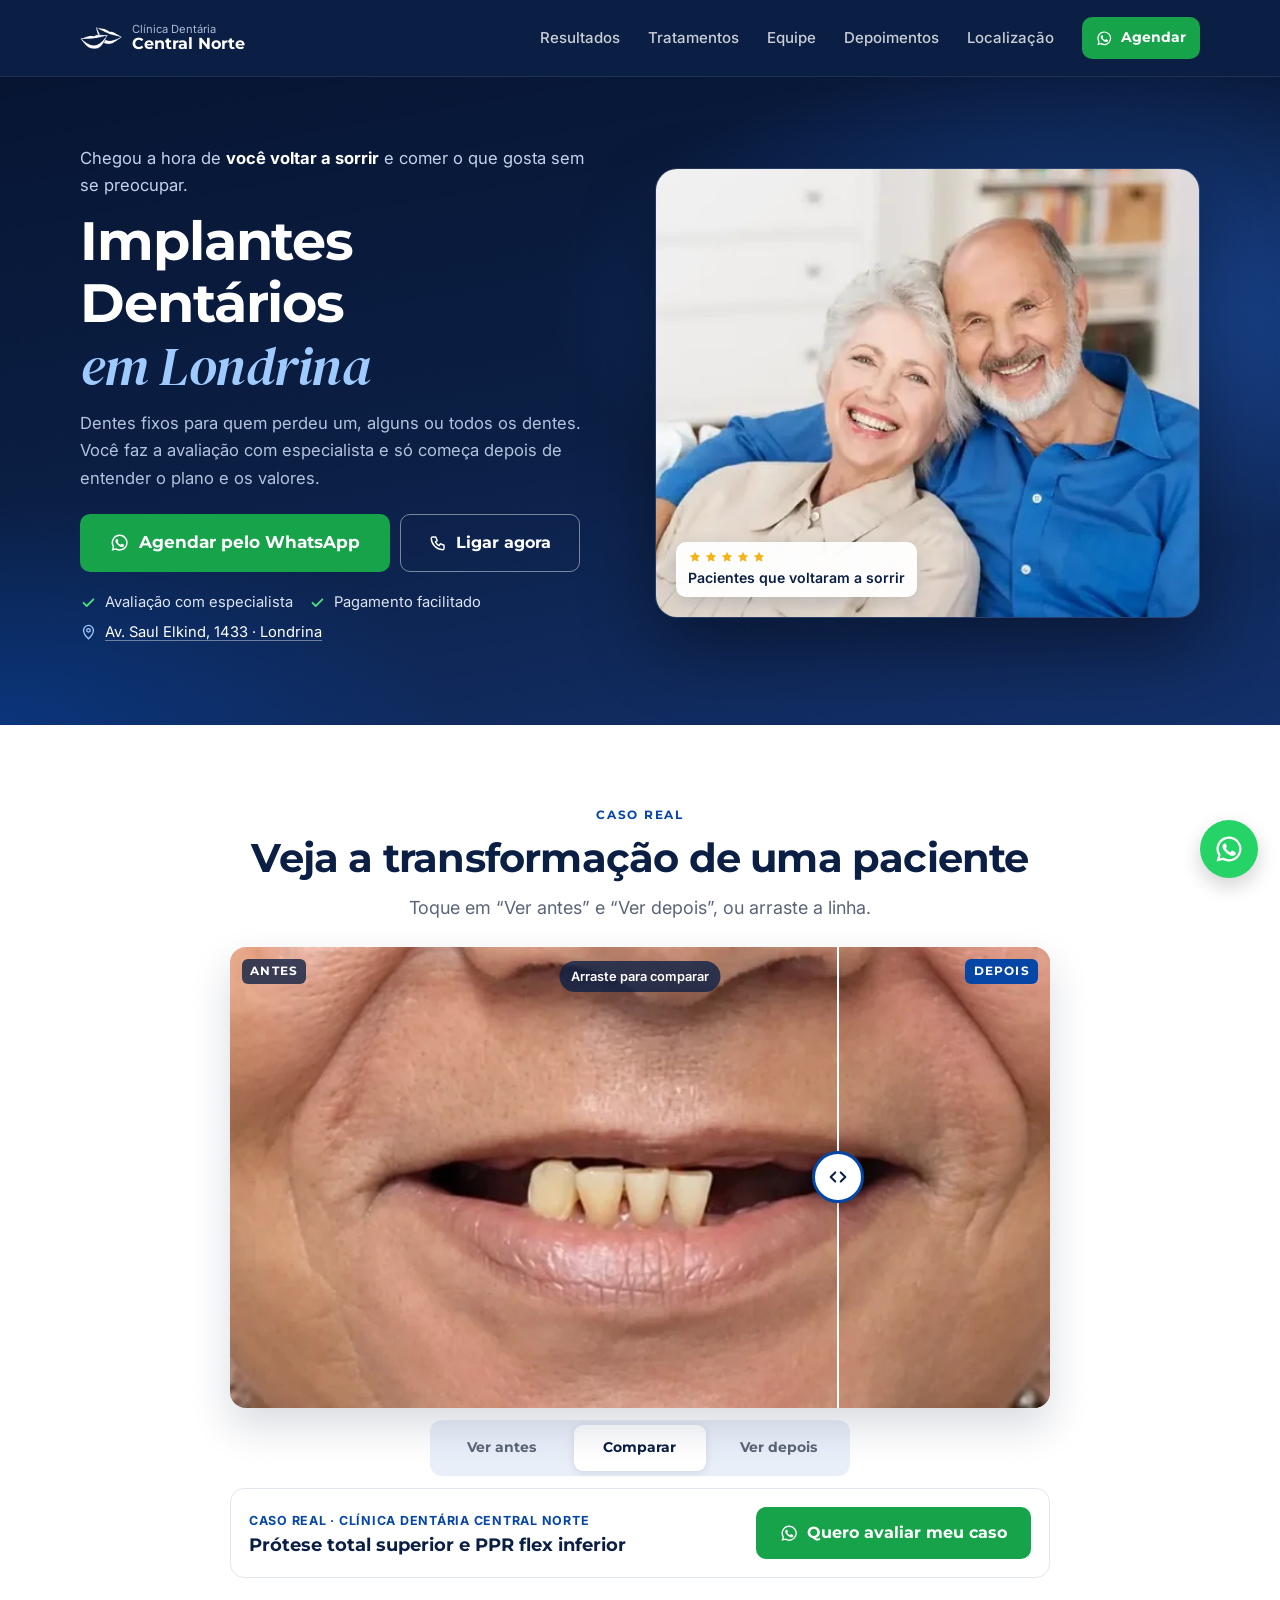
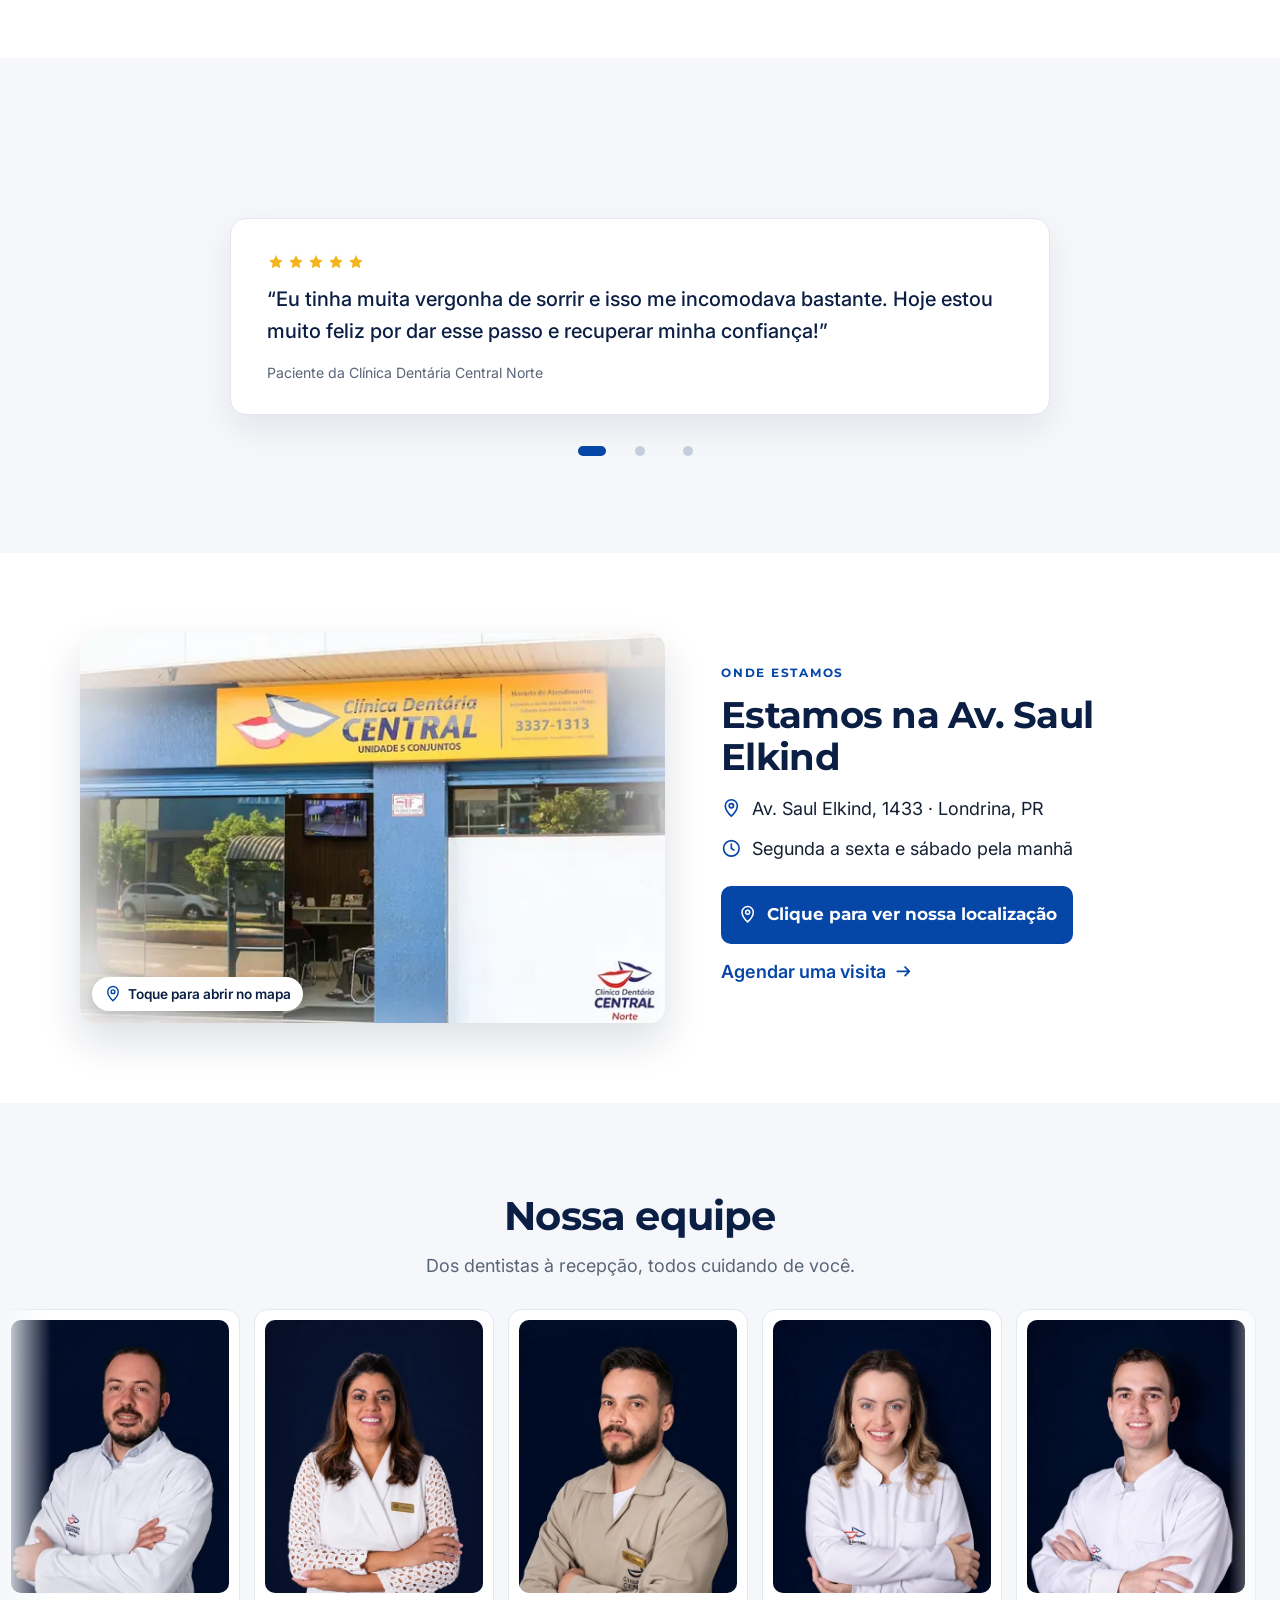
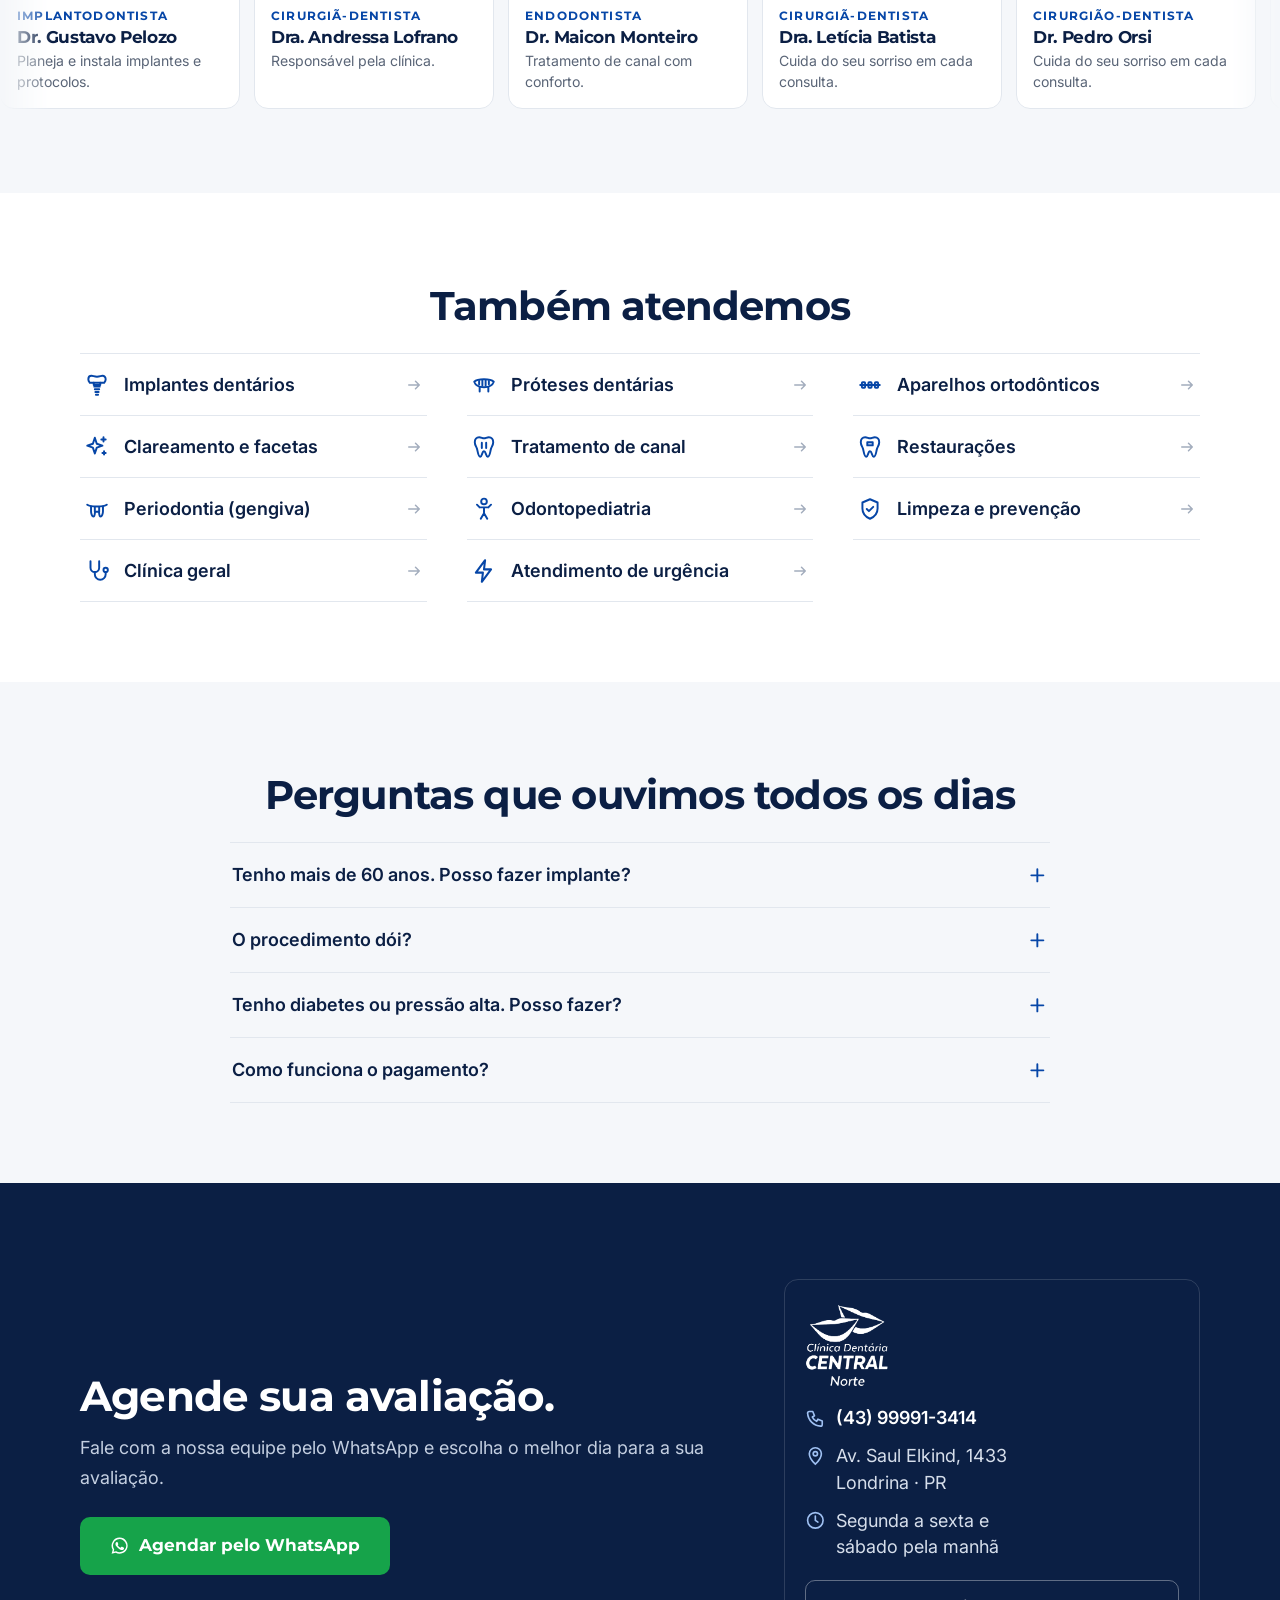
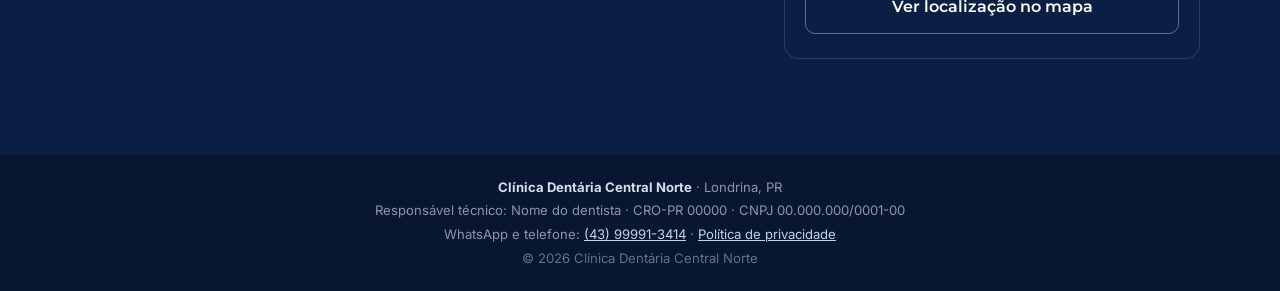
==== commit a204e6fc: "Adiciona a Dra. Andressa Lofrano como segunda na equipe Co-Authored-By: Claude Opus 5.5 <noreply@ant" ====
--- a/index.html
+++ b/index.html
@@ -195,6 +195,12 @@
             <p class="doutor__esp">Implantodontista</p>
             <h3>Dr. Gustavo Pelozo</h3>
             <p class="doutor__txt">Planeja e instala implantes e protocolos.</p>
+          </article>
+          <article class="doutor">
+            <div class="doutor__foto"><img src="assets/img/equipe-andressa-lofrano.webp" alt="Dra. Andressa Lofrano" width="480" height="600" loading="lazy" decoding="async"></div>
+            <p class="doutor__esp">Cirurgiã-dentista</p>
+            <h3>Dra. Andressa Lofrano</h3>
+            <p class="doutor__txt">Responsável pela clínica.</p>
           </article>
           <article class="doutor">
             <div class="doutor__foto"><img src="assets/img/equipe-maicon-monteiro.webp" alt="Dr. Maicon Monteiro" width="480" height="600" loading="lazy" decoding="async"></div>
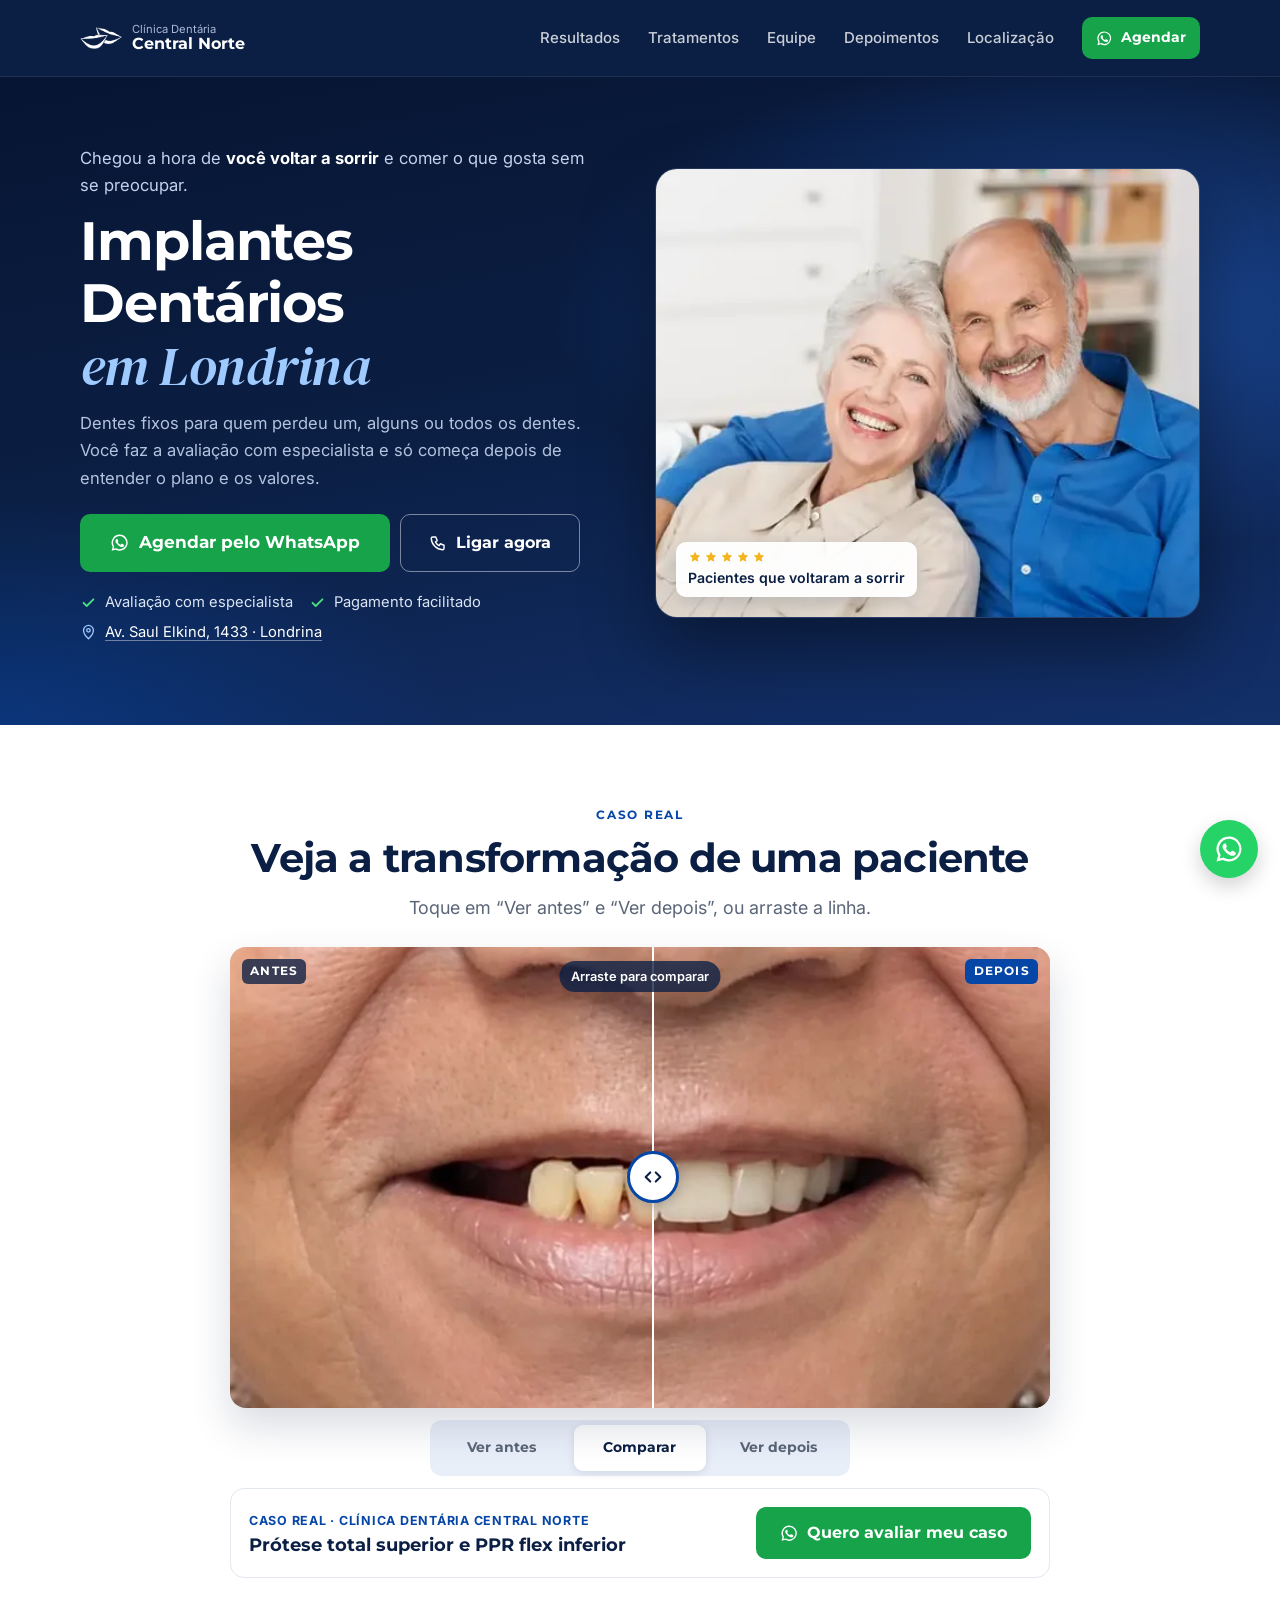
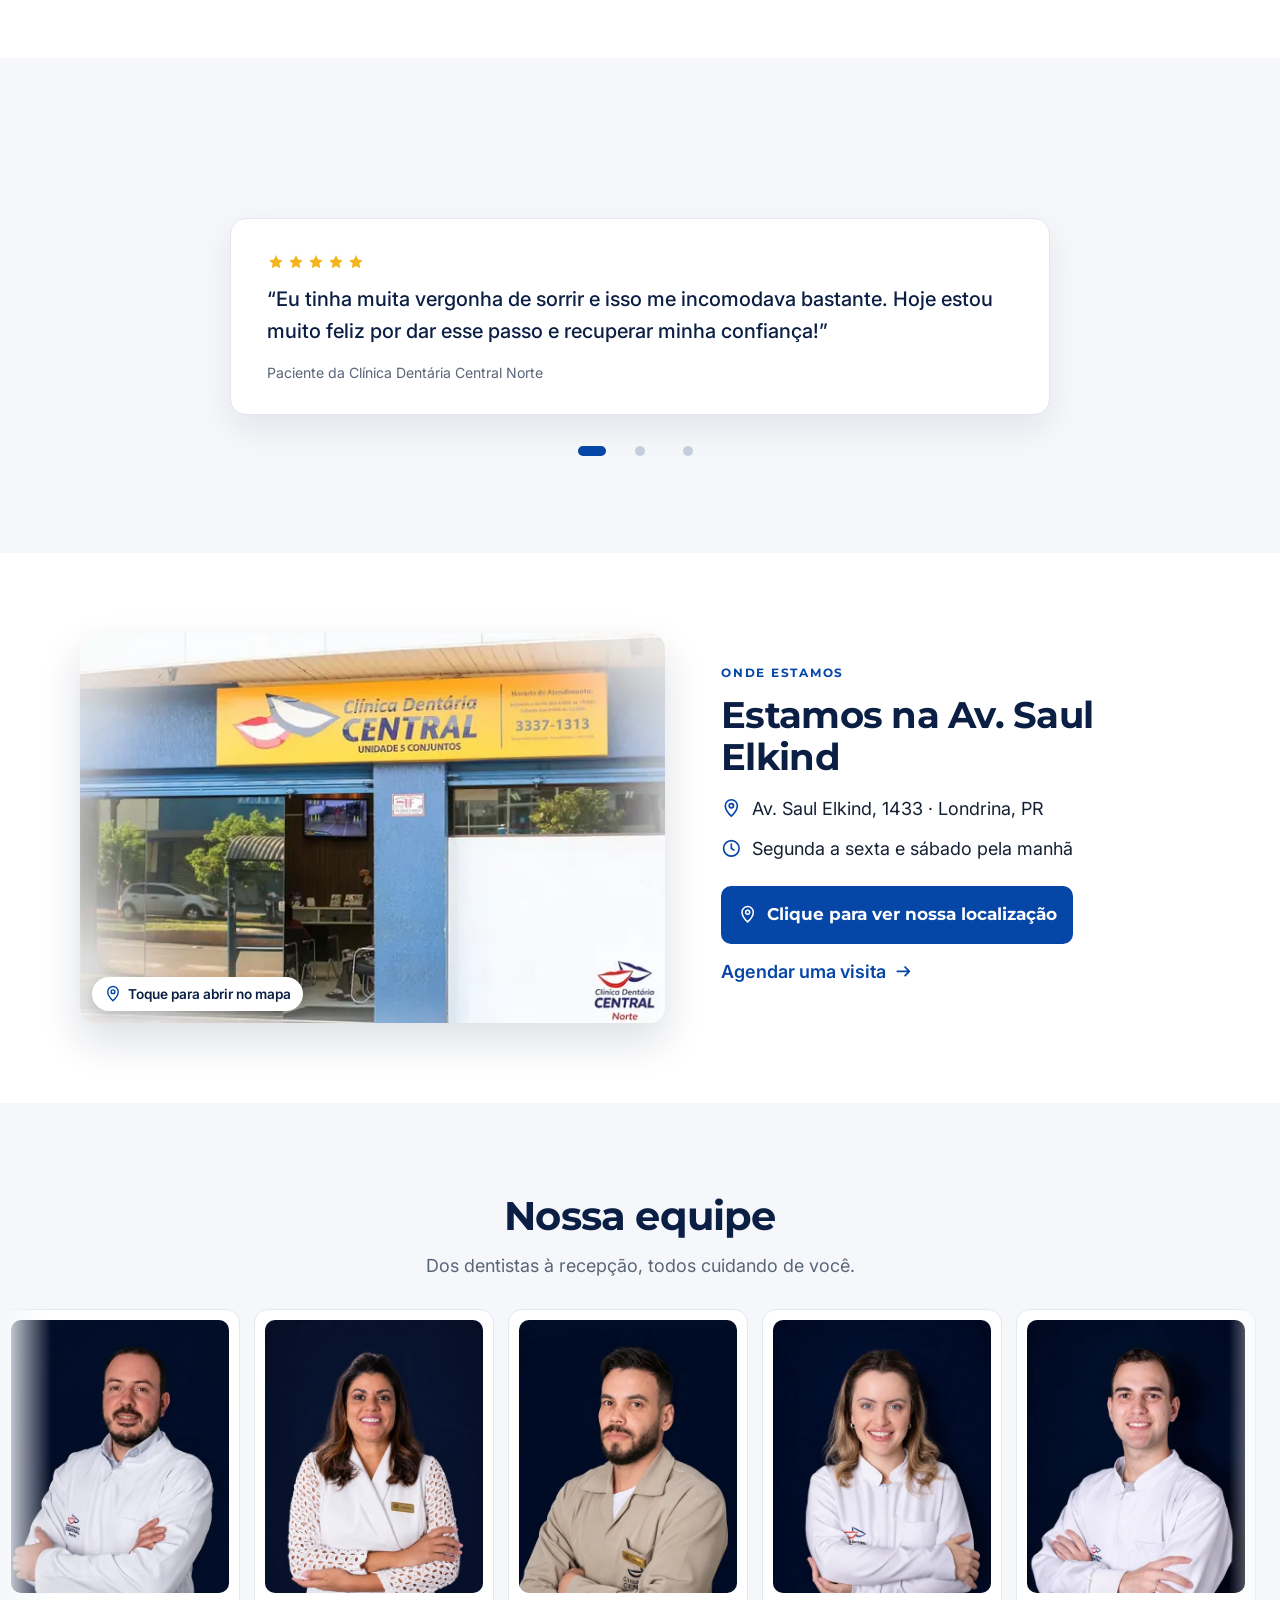
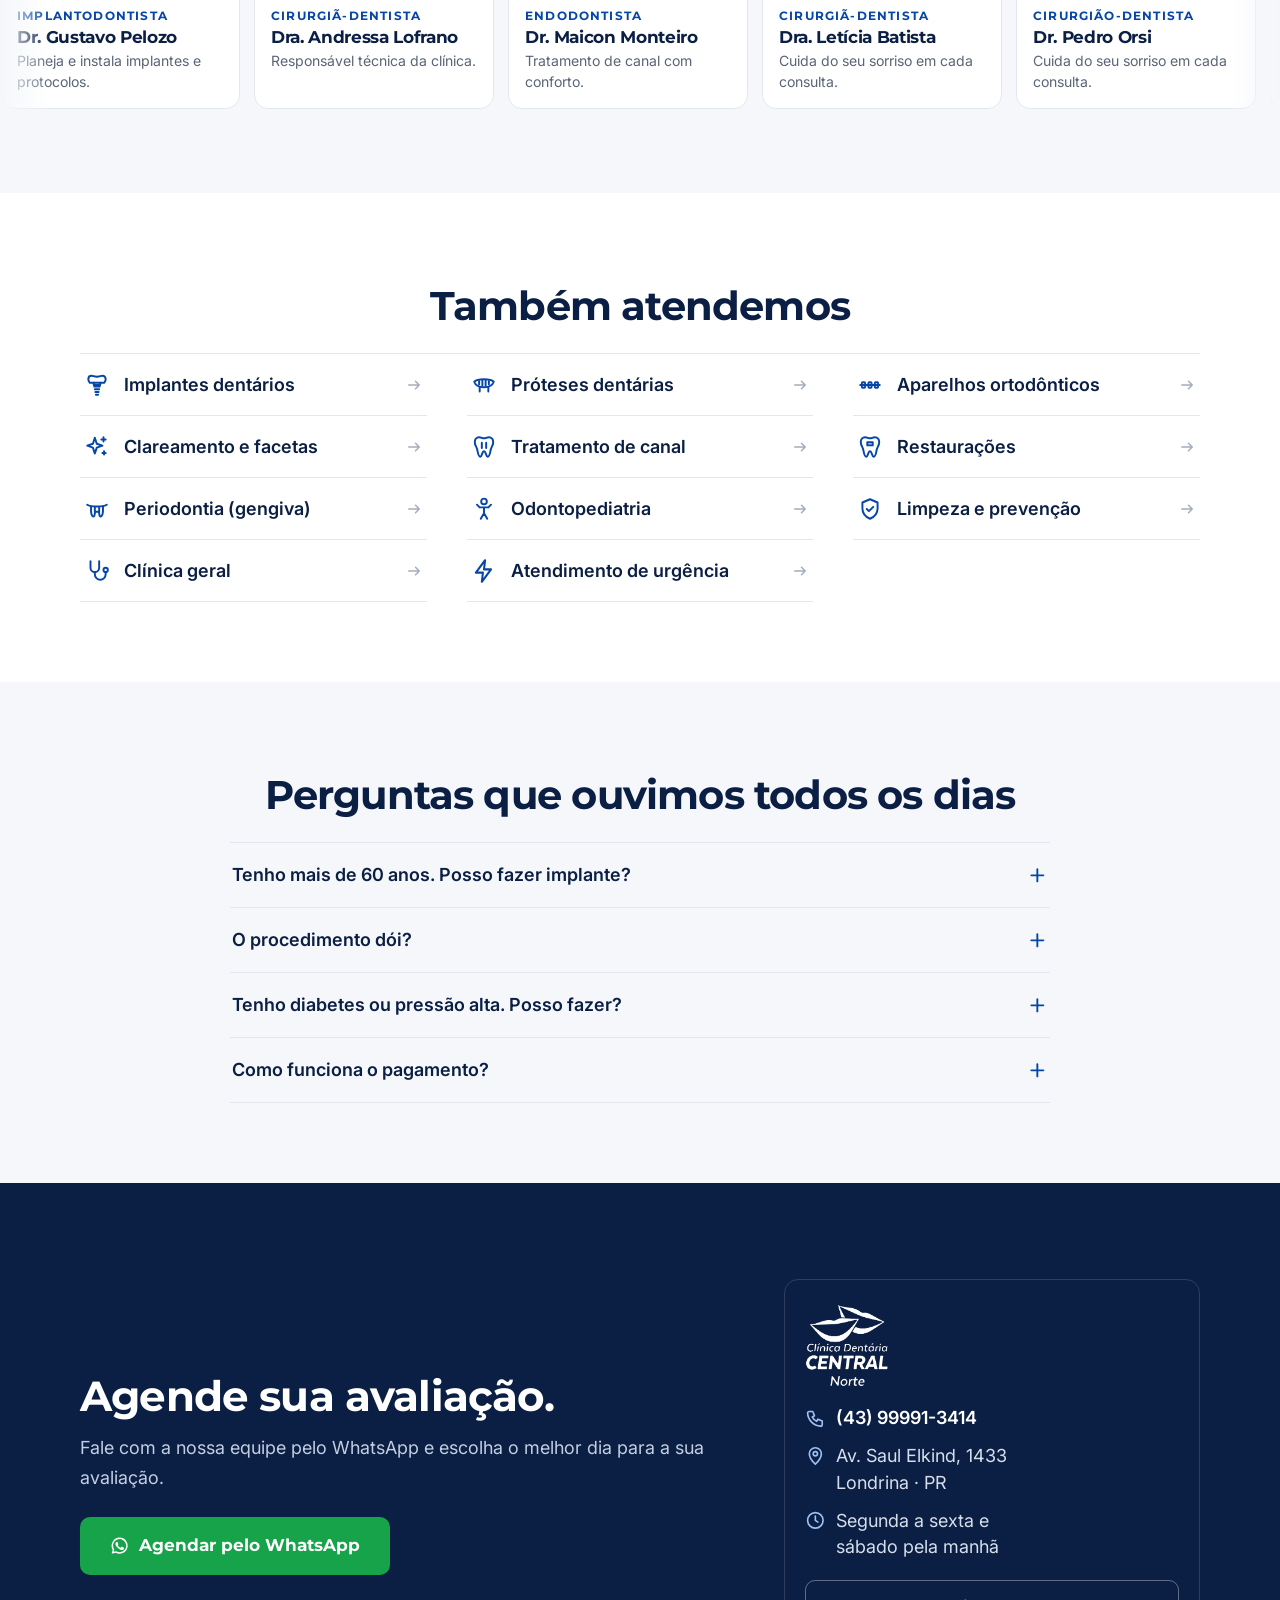
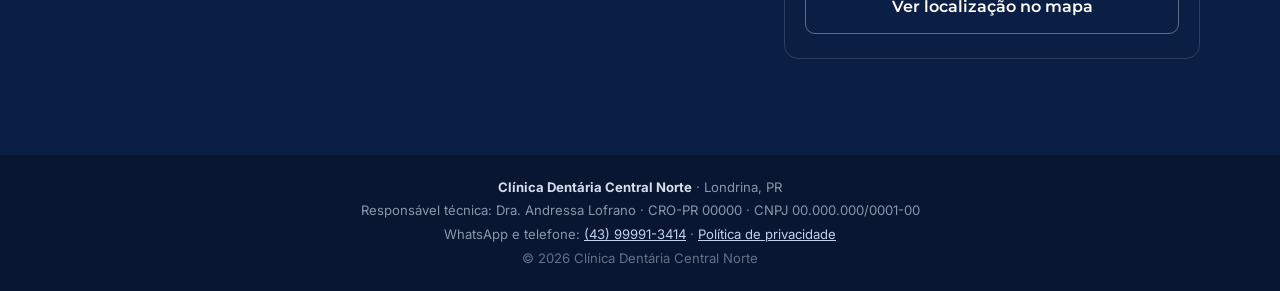
==== commit e577048f: "Adiciona Letícia Franco (comercial) e Dra. Andressa como responsável técnica Co-Authored-By: Claude " ====
--- a/index.html
+++ b/index.html
@@ -200,7 +200,7 @@
             <div class="doutor__foto"><img src="assets/img/equipe-andressa-lofrano.webp" alt="Dra. Andressa Lofrano" width="480" height="600" loading="lazy" decoding="async"></div>
             <p class="doutor__esp">Cirurgiã-dentista</p>
             <h3>Dra. Andressa Lofrano</h3>
-            <p class="doutor__txt">Responsável pela clínica.</p>
+            <p class="doutor__txt">Responsável técnica da clínica.</p>
           </article>
           <article class="doutor">
             <div class="doutor__foto"><img src="assets/img/equipe-maicon-monteiro.webp" alt="Dr. Maicon Monteiro" width="480" height="600" loading="lazy" decoding="async"></div>
@@ -255,6 +255,12 @@
             <p class="doutor__esp">Gerente</p>
             <h3>Andressa</h3>
             <p class="doutor__txt">Cuida para que tudo funcione bem para você.</p>
+          </article>
+          <article class="doutor">
+            <div class="doutor__foto"><img src="assets/img/equipe-leticia-franco.webp" alt="Letícia Franco" width="480" height="600" loading="lazy" decoding="async"></div>
+            <p class="doutor__esp">Comercial</p>
+            <h3>Letícia Franco</h3>
+            <p class="doutor__txt">Apresenta o seu plano e as condições de pagamento.</p>
           </article>
           <article class="doutor">
             <div class="doutor__foto"><img src="assets/img/equipe-flavieli-osorio.webp" alt="Flavieli Osório" width="480" height="600" loading="lazy" decoding="async"></div>
@@ -357,7 +363,7 @@
     <div class="wrap rodape__in">
       <p><strong>Clínica Dentária Central Norte</strong> · Londrina, PR</p>
       <!-- EDITAR: CNPJ e responsável técnico com CRO (exigência do CFO) -->
-      <p>Responsável técnico: Nome do dentista · CRO-PR 00000 · CNPJ 00.000.000/0001-00</p>
+      <p>Responsável técnica: Dra. Andressa Lofrano · CRO-PR 00000 · CNPJ 00.000.000/0001-00</p>
       <p>WhatsApp e telefone: <a href="tel:+5543999913414">(43) 99991-3414</a> · <a href="politica-de-privacidade.html">Política de privacidade</a></p>
       <p class="rodape__copy">© <span id="ano">2026</span> Clínica Dentária Central Norte</p>
     </div>
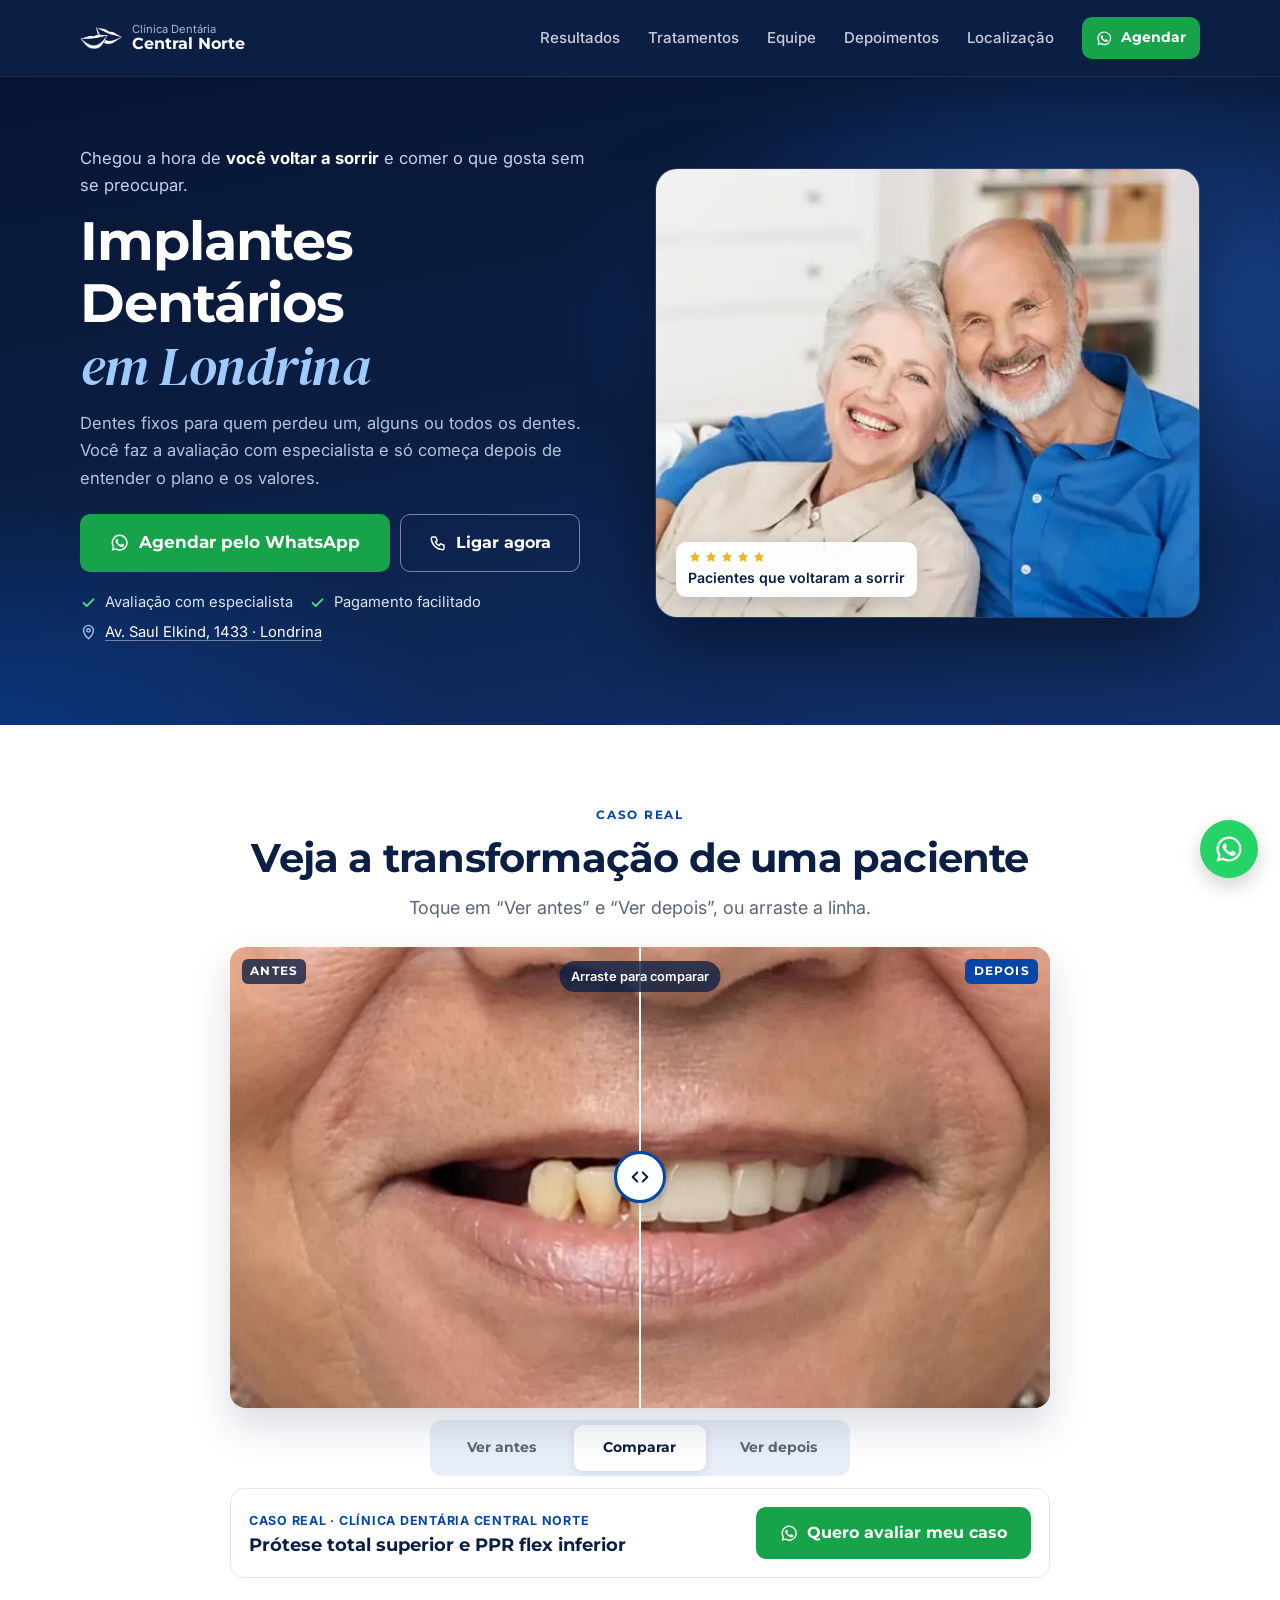
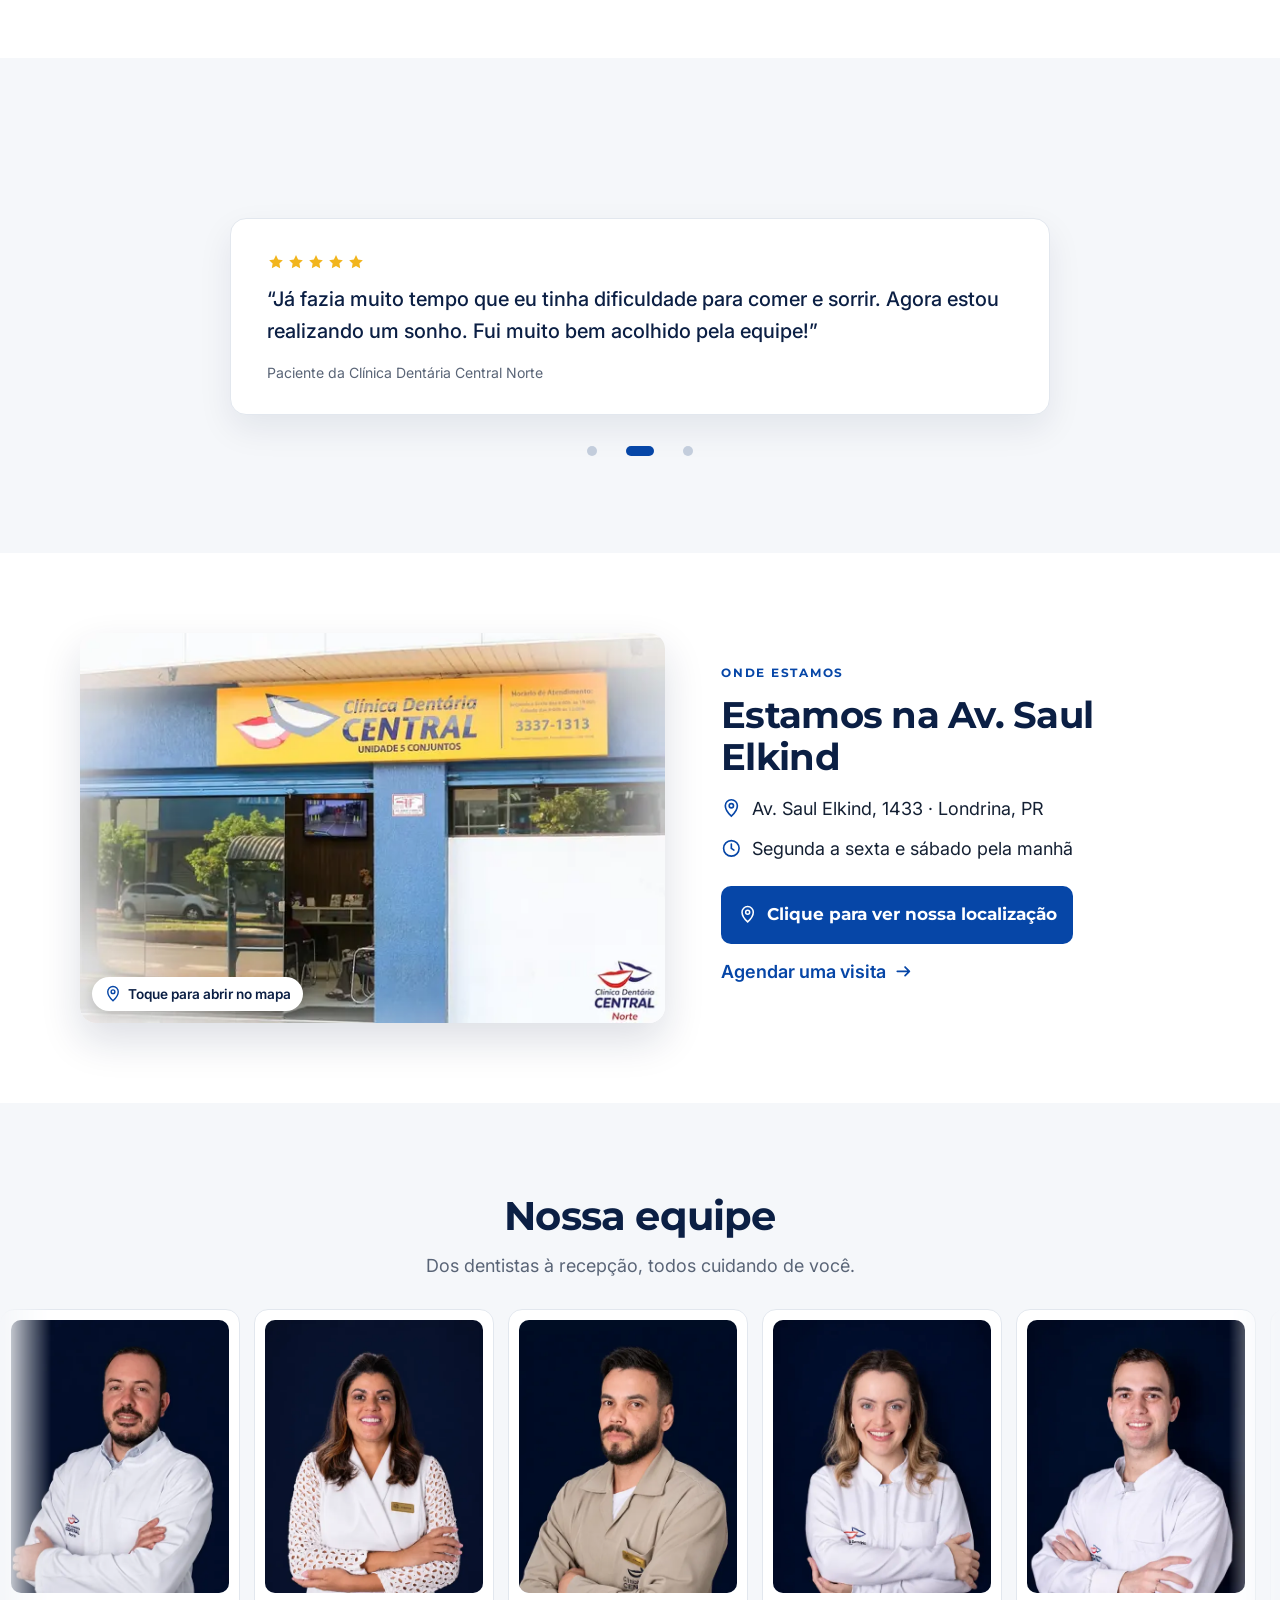
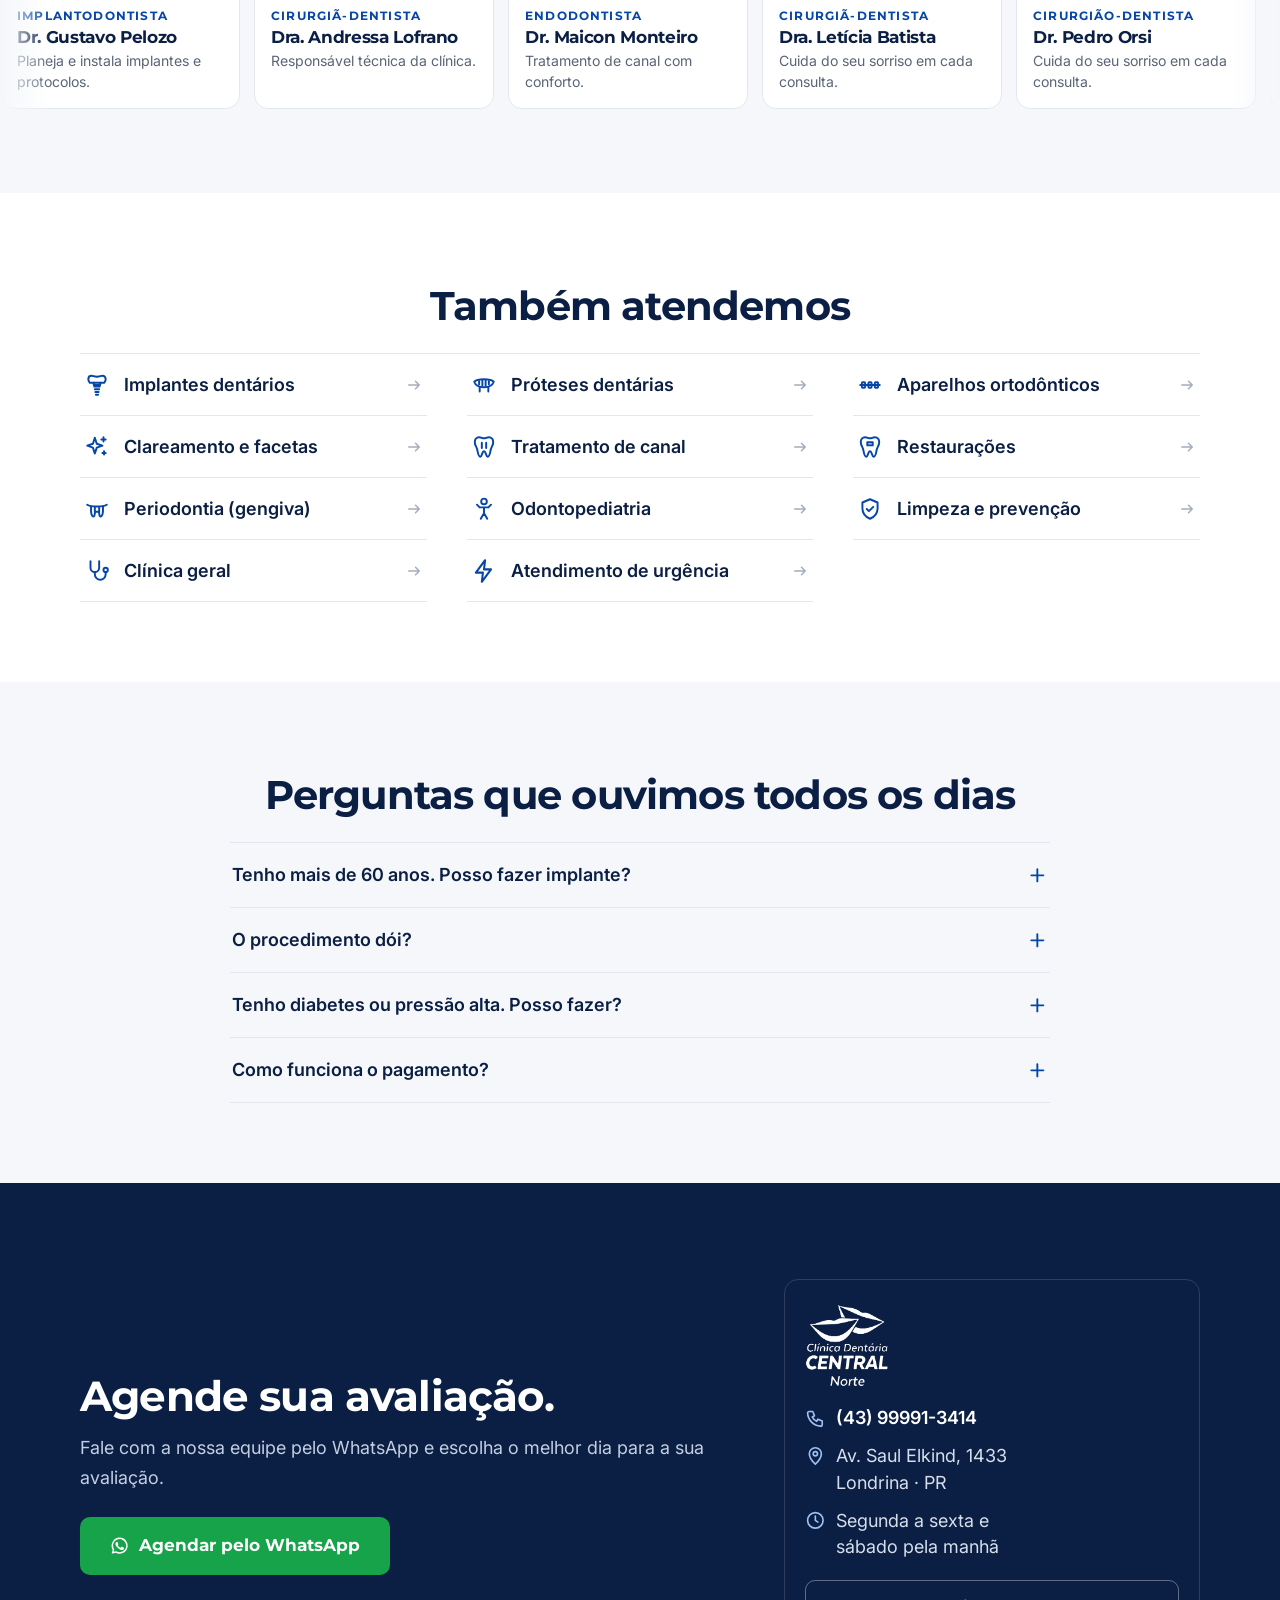
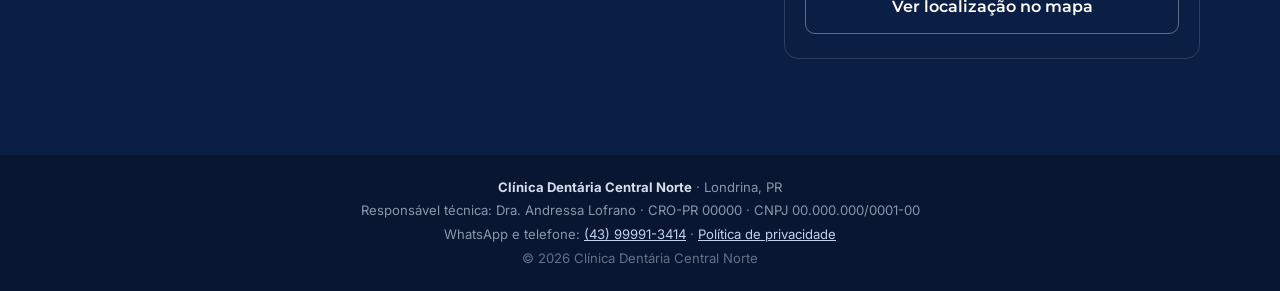
==== commit 5eb87d7a: "Coloca a foto da Erica Benetasso na equipe Co-Authored-By: Claude Opus 5.5 <noreply@anthropic.com> C" ====
--- a/index.html
+++ b/index.html
@@ -275,7 +275,7 @@
             <p class="doutor__txt">Agenda sua consulta e tira suas dúvidas.</p>
           </article>
           <article class="doutor">
-            <div class="doutor__foto"><svg aria-hidden="true"><use href="#i-pessoa"/></svg><!-- EDITAR: colocar assets/img/equipe-erica-benetasso.webp --></div>
+            <div class="doutor__foto"><img src="assets/img/equipe-erica-benetasso.webp" alt="Erica Benetasso" width="480" height="600" loading="lazy" decoding="async"></div>
             <p class="doutor__esp">Secretária</p>
             <h3>Erica Benetasso</h3>
             <p class="doutor__txt">Agenda sua consulta e tira suas dúvidas.</p>
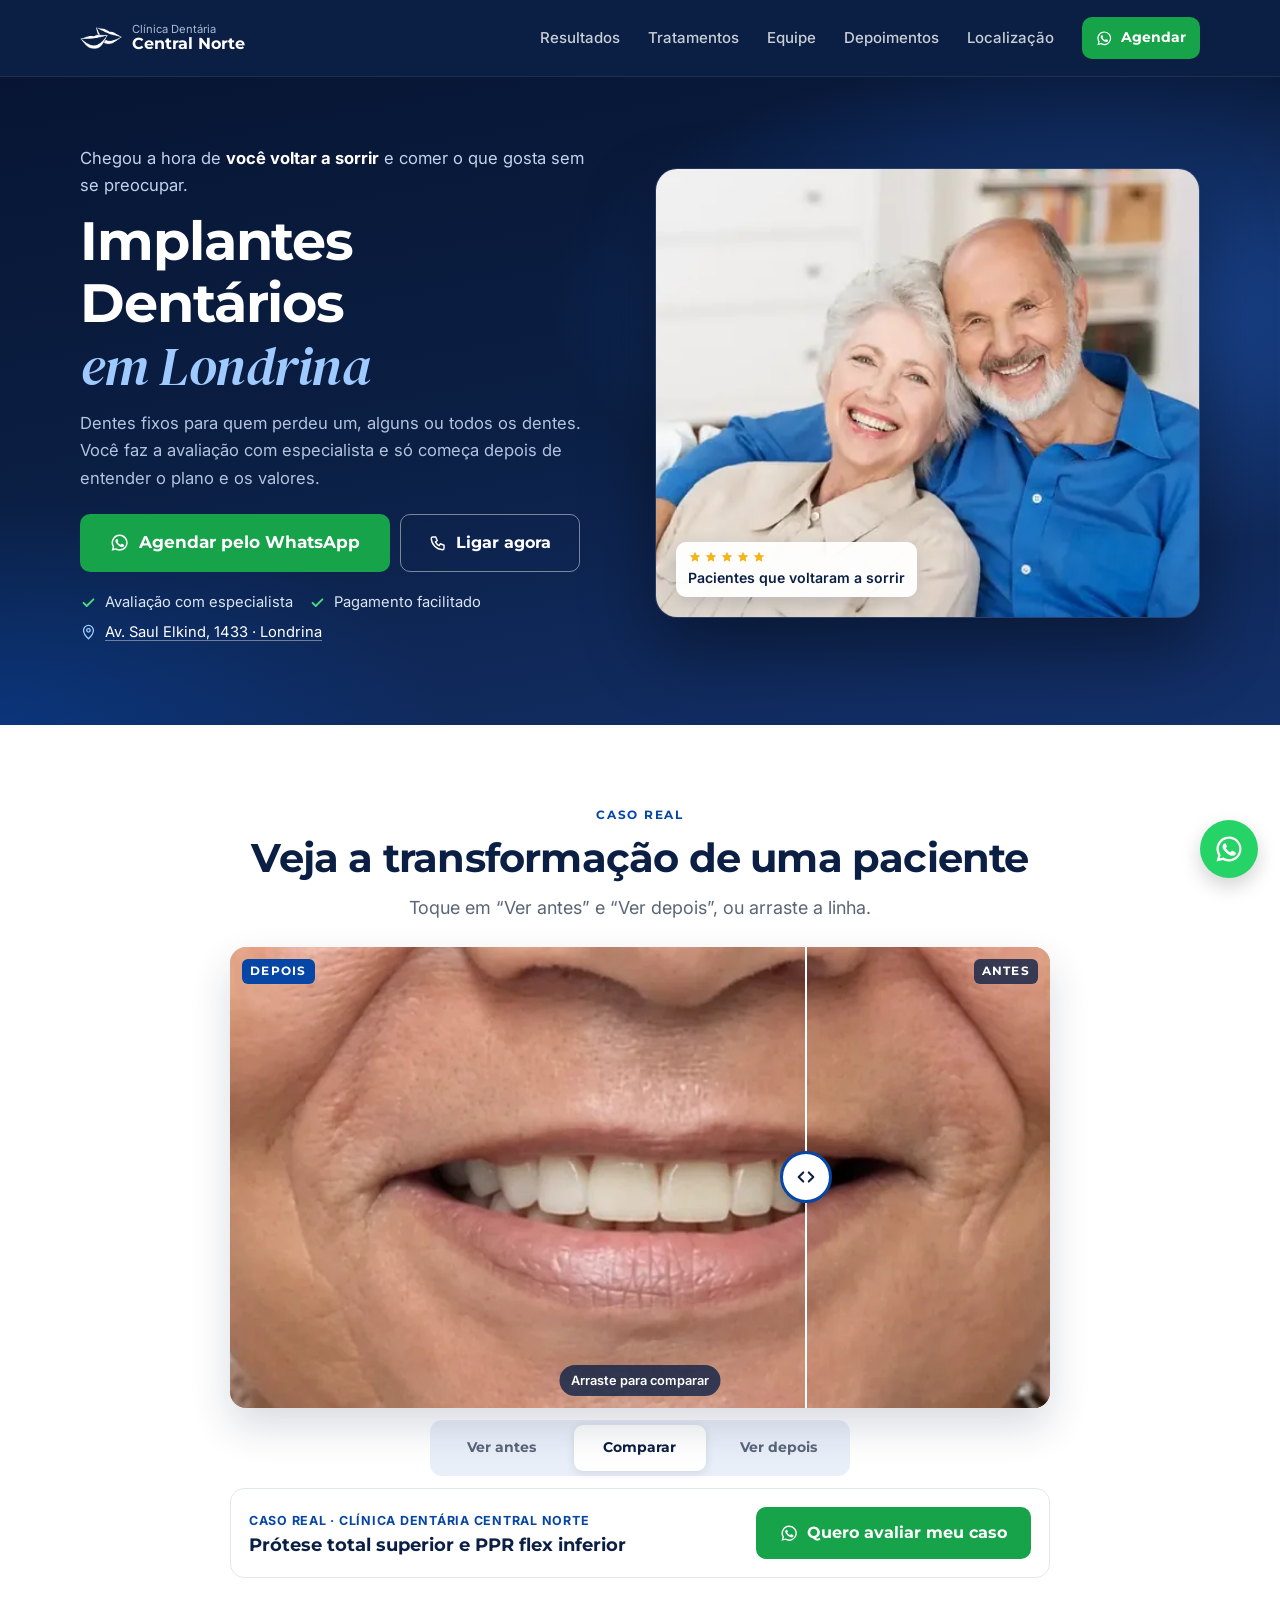
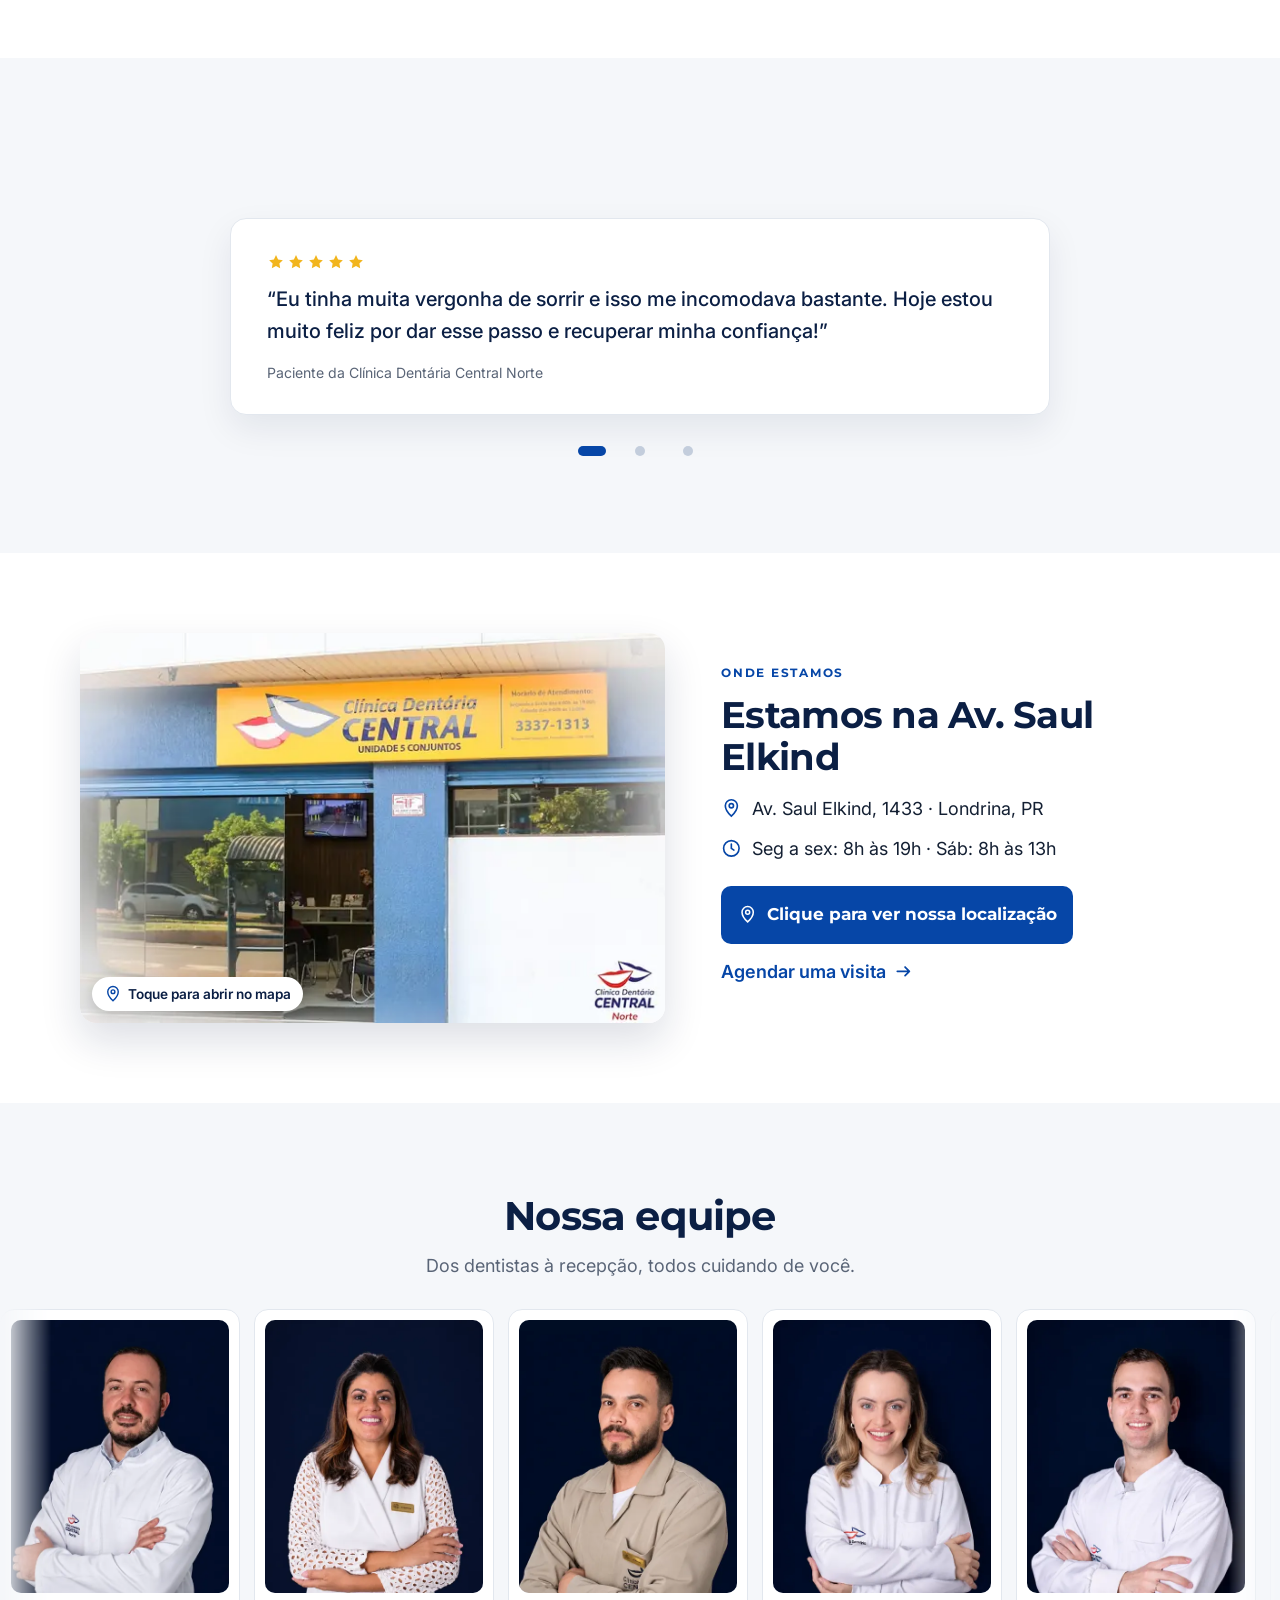
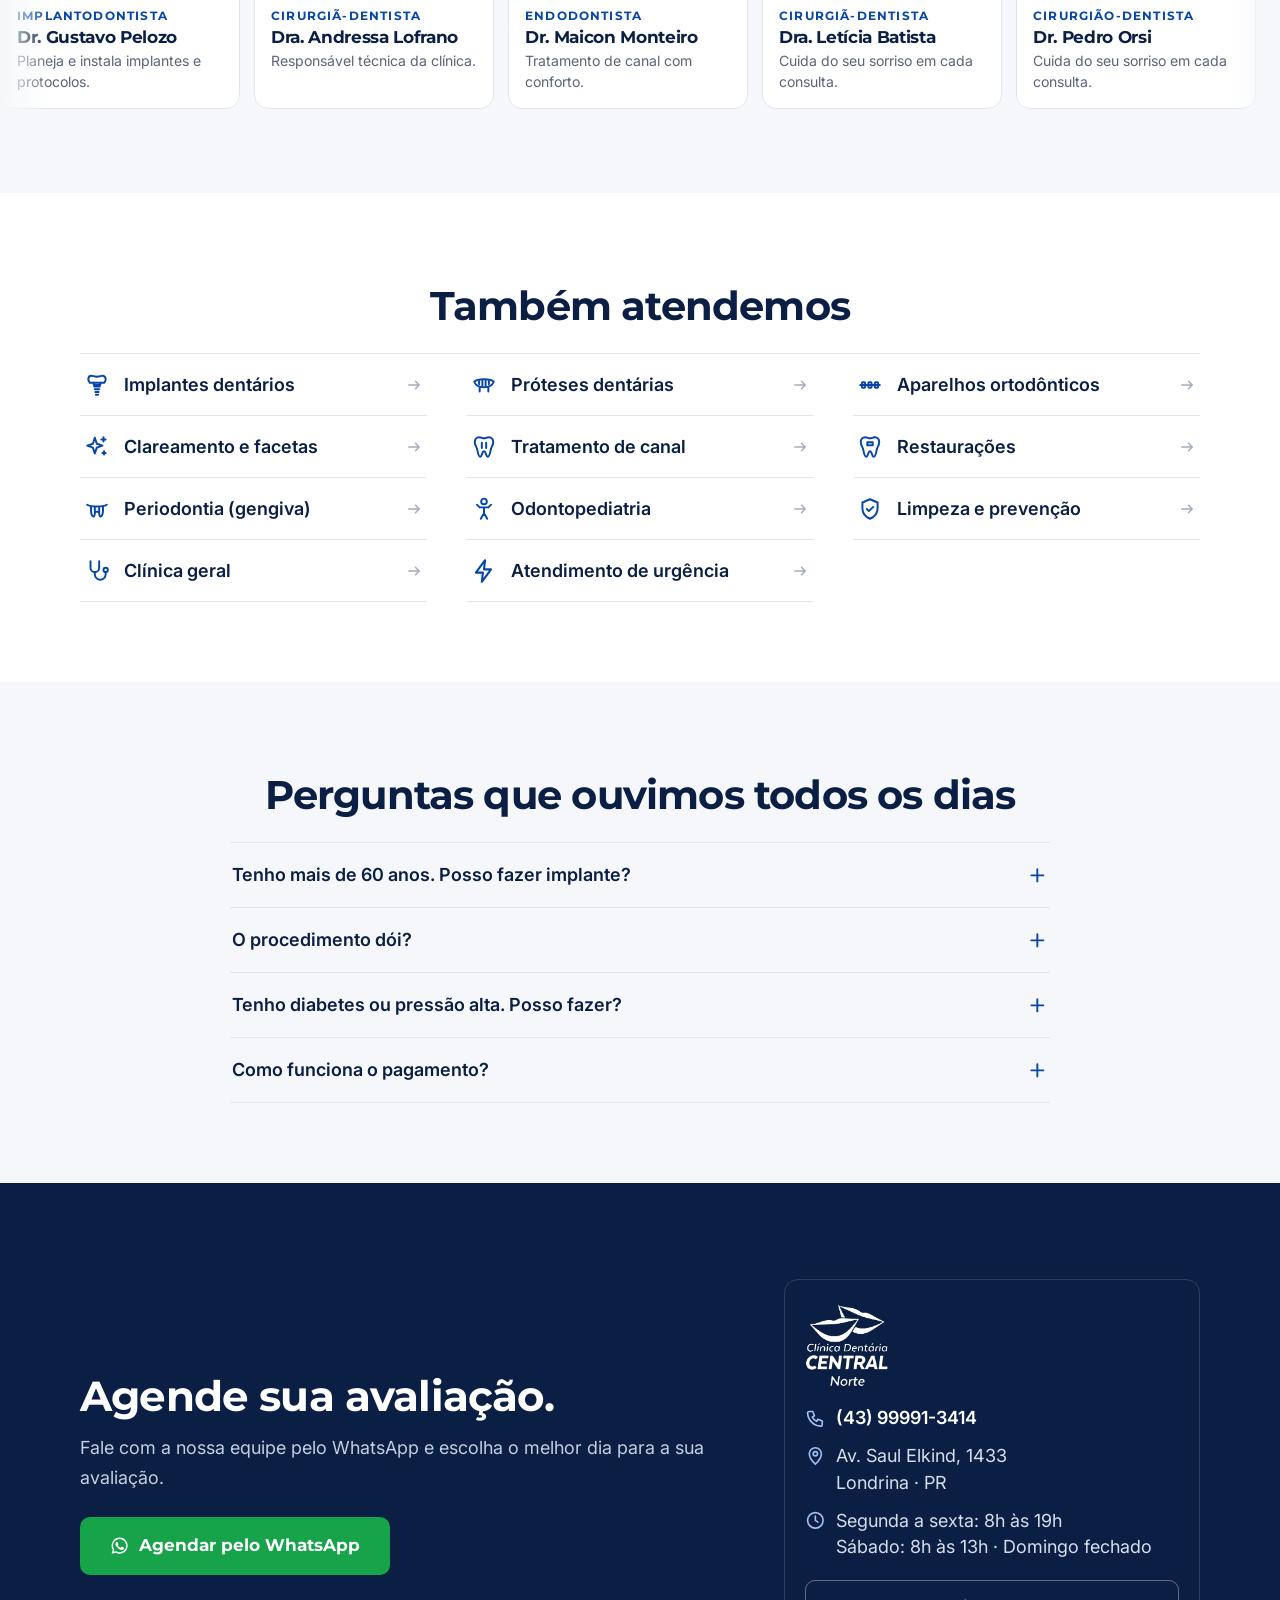
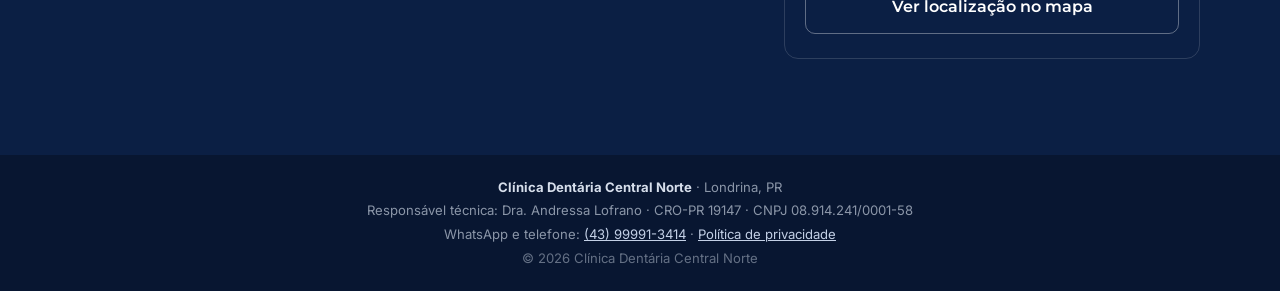
==== commit 3d3e908d: "Antes e depois mais perceptível, horários e dados do rodapé Inverte os lados do comparador (depois à" ====
--- a/index.html
+++ b/index.html
@@ -29,6 +29,7 @@
     "@type": "Dentist",
     "name": "Clínica Dentária Central Norte",
     "telephone": "+5543999913414",
+    "openingHours": ["Mo-Fr 08:00-19:00", "Sa 08:00-13:00"],
     "description": "Implantes dentários, prótese protocolo, próteses e tratamentos odontológicos em Londrina.",
     "address": { "@type": "PostalAddress", "streetAddress": "Av. Saul Elkind, 1433", "addressLocality": "Londrina", "addressRegion": "PR", "addressCountry": "BR" },
     "medicalSpecialty": ["Implantodontia", "Prótese dentária", "Ortodontia", "Endodontia", "Periodontia", "Odontopediatria"],
@@ -100,18 +101,19 @@
         <!-- EDITAR: confirme a autorização por escrito da paciente para uso da imagem (normas do CFO) -->
         <figure class="caso">
           <div class="ad" id="ad" style="--pos:50%">
-            <img class="ad__img" src="assets/img/caso1-antes.webp" alt="Antes: paciente com poucos dentes na arcada superior" width="960" height="540" loading="lazy" decoding="async">
-            <img class="ad__img ad__depois" src="assets/img/caso1-depois.webp" alt="Depois: sorriso completo com as próteses" width="960" height="540" loading="lazy" decoding="async">
-            <span class="ad__rot ad__rot--antes">Antes</span>
-            <span class="ad__rot ad__rot--depois">Depois</span>
+            <!-- Depois à esquerda e antes à direita: assim a falha dos dentes aparece logo ao lado do sorriso novo -->
+            <img class="ad__img" src="assets/img/caso1-depois.webp" alt="Depois: sorriso completo com as próteses" width="960" height="540" loading="lazy" decoding="async">
+            <img class="ad__img ad__depois" src="assets/img/caso1-antes.webp" alt="Antes: paciente com poucos dentes na arcada superior" width="960" height="540" loading="lazy" decoding="async">
+            <span class="ad__rot ad__rot--antes">Depois</span>
+            <span class="ad__rot ad__rot--depois">Antes</span>
             <div class="ad__alca" aria-hidden="true"><span><svg><use href="#i-arrastar"/></svg></span></div>
             <span class="ad__dica" aria-hidden="true">Arraste para comparar</span>
             <input class="ad__range" type="range" min="0" max="100" value="50" aria-label="Comparar antes e depois">
           </div>
           <div class="ad__botoes" role="group" aria-label="Ver antes ou depois">
-            <button type="button" data-ir="100">Ver antes</button>
+            <button type="button" data-ir="0">Ver antes</button>
             <button type="button" data-ir="50" aria-pressed="true">Comparar</button>
-            <button type="button" data-ir="0">Ver depois</button>
+            <button type="button" data-ir="100">Ver depois</button>
           </div>
           <figcaption class="caso__info">
             <div>
@@ -164,10 +166,10 @@
         <div class="local__texto">
           <p class="rotulo">Onde estamos</p>
           <h2>Estamos na Av. Saul Elkind</h2>
-          <!-- EDITAR: bairro e horários -->
+          <!-- EDITAR: bairro -->
           <ul class="local__dados">
             <li><svg class="ico" aria-hidden="true"><use href="#i-pin"/></svg><span>Av. Saul Elkind, 1433 · Londrina, PR</span></li>
-            <li><svg class="ico" aria-hidden="true"><use href="#i-relogio"/></svg><span>Segunda a sexta e sábado pela manhã</span></li>
+            <li><svg class="ico" aria-hidden="true"><use href="#i-relogio"/></svg><span>Seg a sex: 8h às 19h · Sáb: 8h às 13h</span></li>
           </ul>
           <div class="local__acoes">
             <a class="btn btn--azul btn--lg" href="https://share.google/MxgLonXi7uAe0Mv78" target="_blank" rel="noopener" data-evento="mapa">
@@ -350,7 +352,7 @@
             <!-- EDITAR: endereço e horários -->
             <li><svg class="ico" aria-hidden="true"><use href="#i-telefone"/></svg><a href="tel:+5543999913414" data-evento="ligar">(43) 99991-3414</a></li>
             <li><svg class="ico" aria-hidden="true"><use href="#i-pin"/></svg><span>Av. Saul Elkind, 1433<br>Londrina · PR</span></li>
-            <li><svg class="ico" aria-hidden="true"><use href="#i-relogio"/></svg><span>Segunda a sexta e<br>sábado pela manhã</span></li>
+            <li><svg class="ico" aria-hidden="true"><use href="#i-relogio"/></svg><span>Segunda a sexta: 8h às 19h<br>Sábado: 8h às 13h · Domingo fechado</span></li>
           </ul>
           <a class="btn btn--linha btn--bloco" href="https://share.google/MxgLonXi7uAe0Mv78" target="_blank" rel="noopener" data-evento="mapa">Ver localização no mapa</a>
         </div>
@@ -362,8 +364,7 @@
   <footer class="rodape">
     <div class="wrap rodape__in">
       <p><strong>Clínica Dentária Central Norte</strong> · Londrina, PR</p>
-      <!-- EDITAR: CNPJ e responsável técnico com CRO (exigência do CFO) -->
-      <p>Responsável técnica: Dra. Andressa Lofrano · CRO-PR 00000 · CNPJ 00.000.000/0001-00</p>
+      <p>Responsável técnica: Dra. Andressa Lofrano · CRO-PR 19147 · CNPJ 08.914.241/0001-58</p>
       <p>WhatsApp e telefone: <a href="tel:+5543999913414">(43) 99991-3414</a> · <a href="politica-de-privacidade.html">Política de privacidade</a></p>
       <p class="rodape__copy">© <span id="ano">2026</span> Clínica Dentária Central Norte</p>
     </div>
--- a/assets/css/styles.css
+++ b/assets/css/styles.css
@@ -133,8 +133,8 @@
   font-family: var(--f-titulo); font-size: .74rem; font-weight: 700; letter-spacing: .1em; text-transform: uppercase;
   color: #fff; background: rgba(11, 31, 68, .78);
 }
-.ad__rot--antes { left: 12px; }
-.ad__rot--depois { right: 12px; background: var(--azul); }
+.ad__rot--antes { left: 12px; background: var(--azul); }
+.ad__rot--depois { right: 12px; background: rgba(11, 31, 68, .78); }
 .ad__alca { position: absolute; z-index: 3; top: 0; bottom: 0; left: var(--pos); width: 2px; margin-left: -1px; background: #fff; pointer-events: none; }
 .ad__alca span {
   position: absolute; top: 50%; left: 50%; display: grid; place-items: center; width: 46px; height: 46px;
@@ -344,7 +344,7 @@
 .ad__alca { transition: left .5s var(--ease); }
 .ad__alca span { width: 52px; height: 52px; border: 3px solid var(--azul); }
 .ad__dica {
-  position: absolute; left: 50%; top: 14px; z-index: 3; transform: translateX(-50%);
+  position: absolute; left: 50%; bottom: 12px; z-index: 3; transform: translateX(-50%);
   padding: .4em .9em; border-radius: 99px; font-size: .8rem; font-weight: 600; white-space: nowrap;
   color: #fff; background: rgba(11, 31, 68, .78); pointer-events: none; transition: opacity .3s;
 }
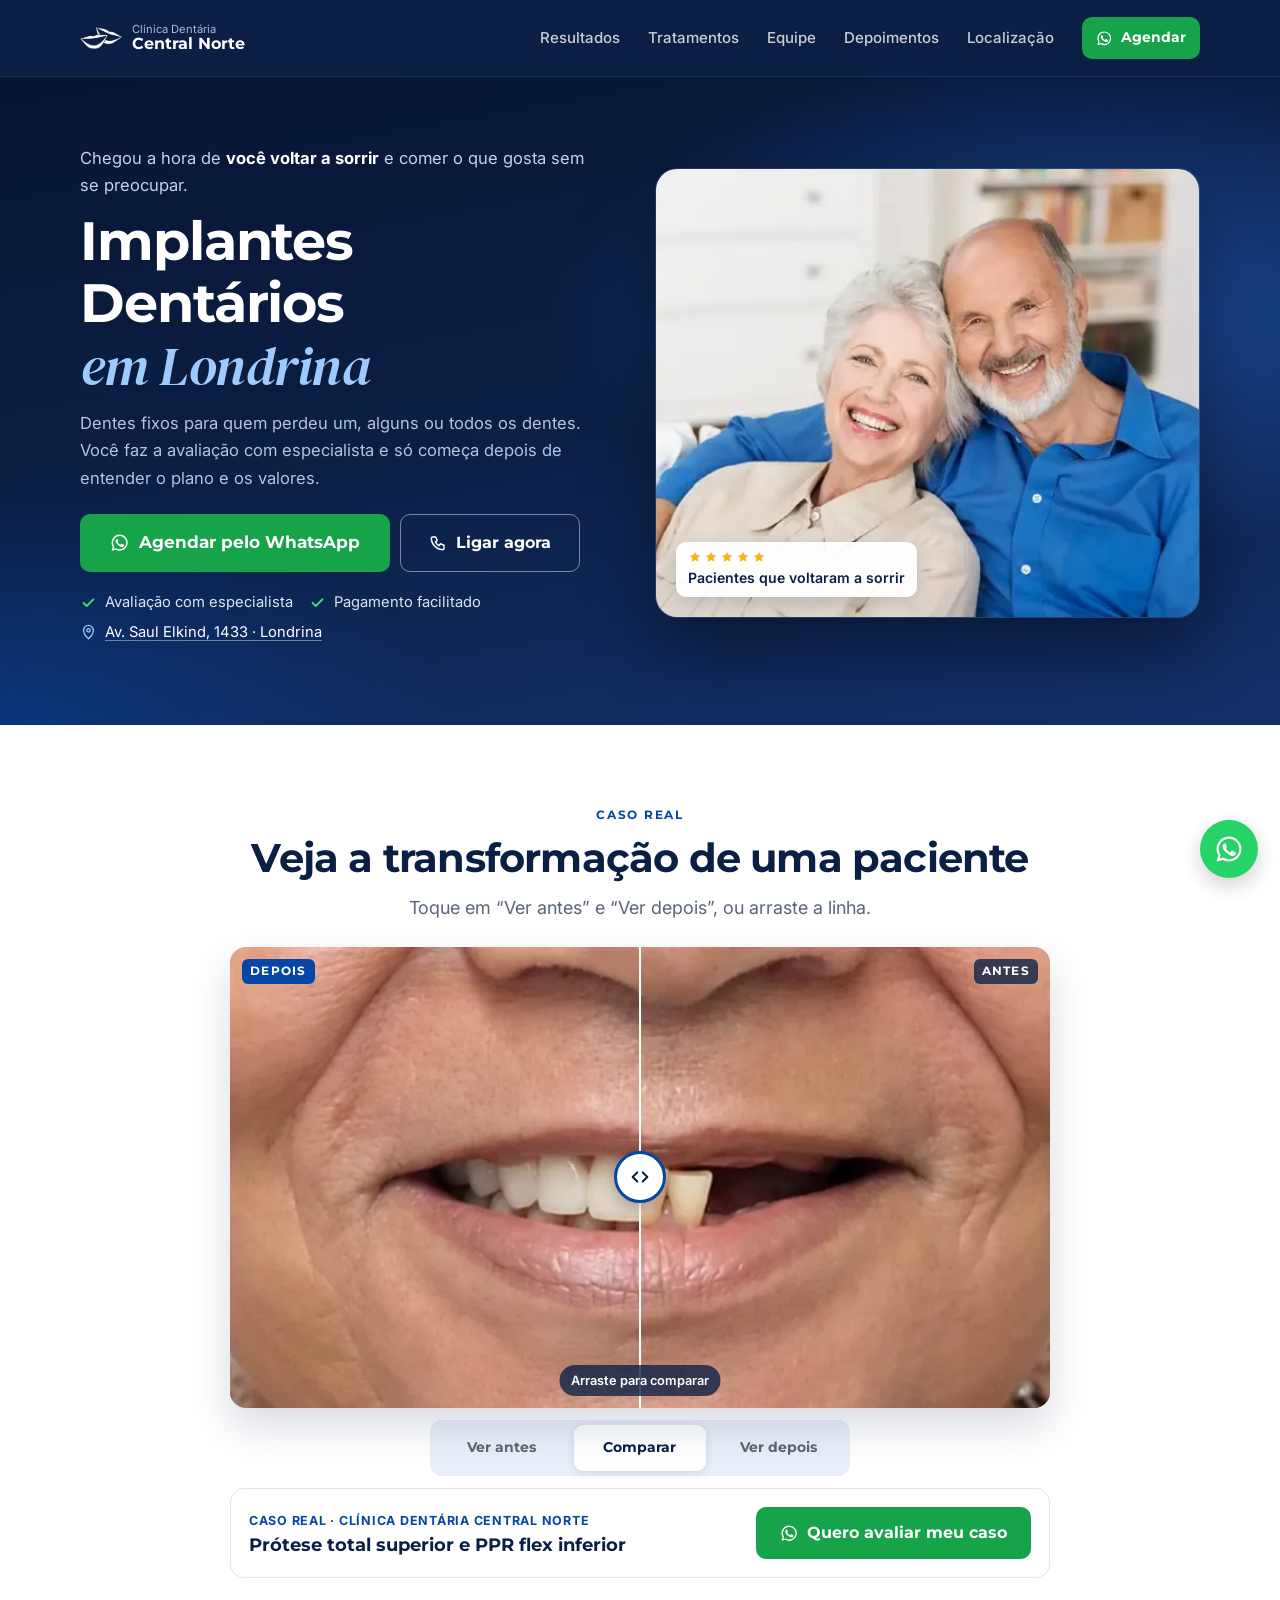
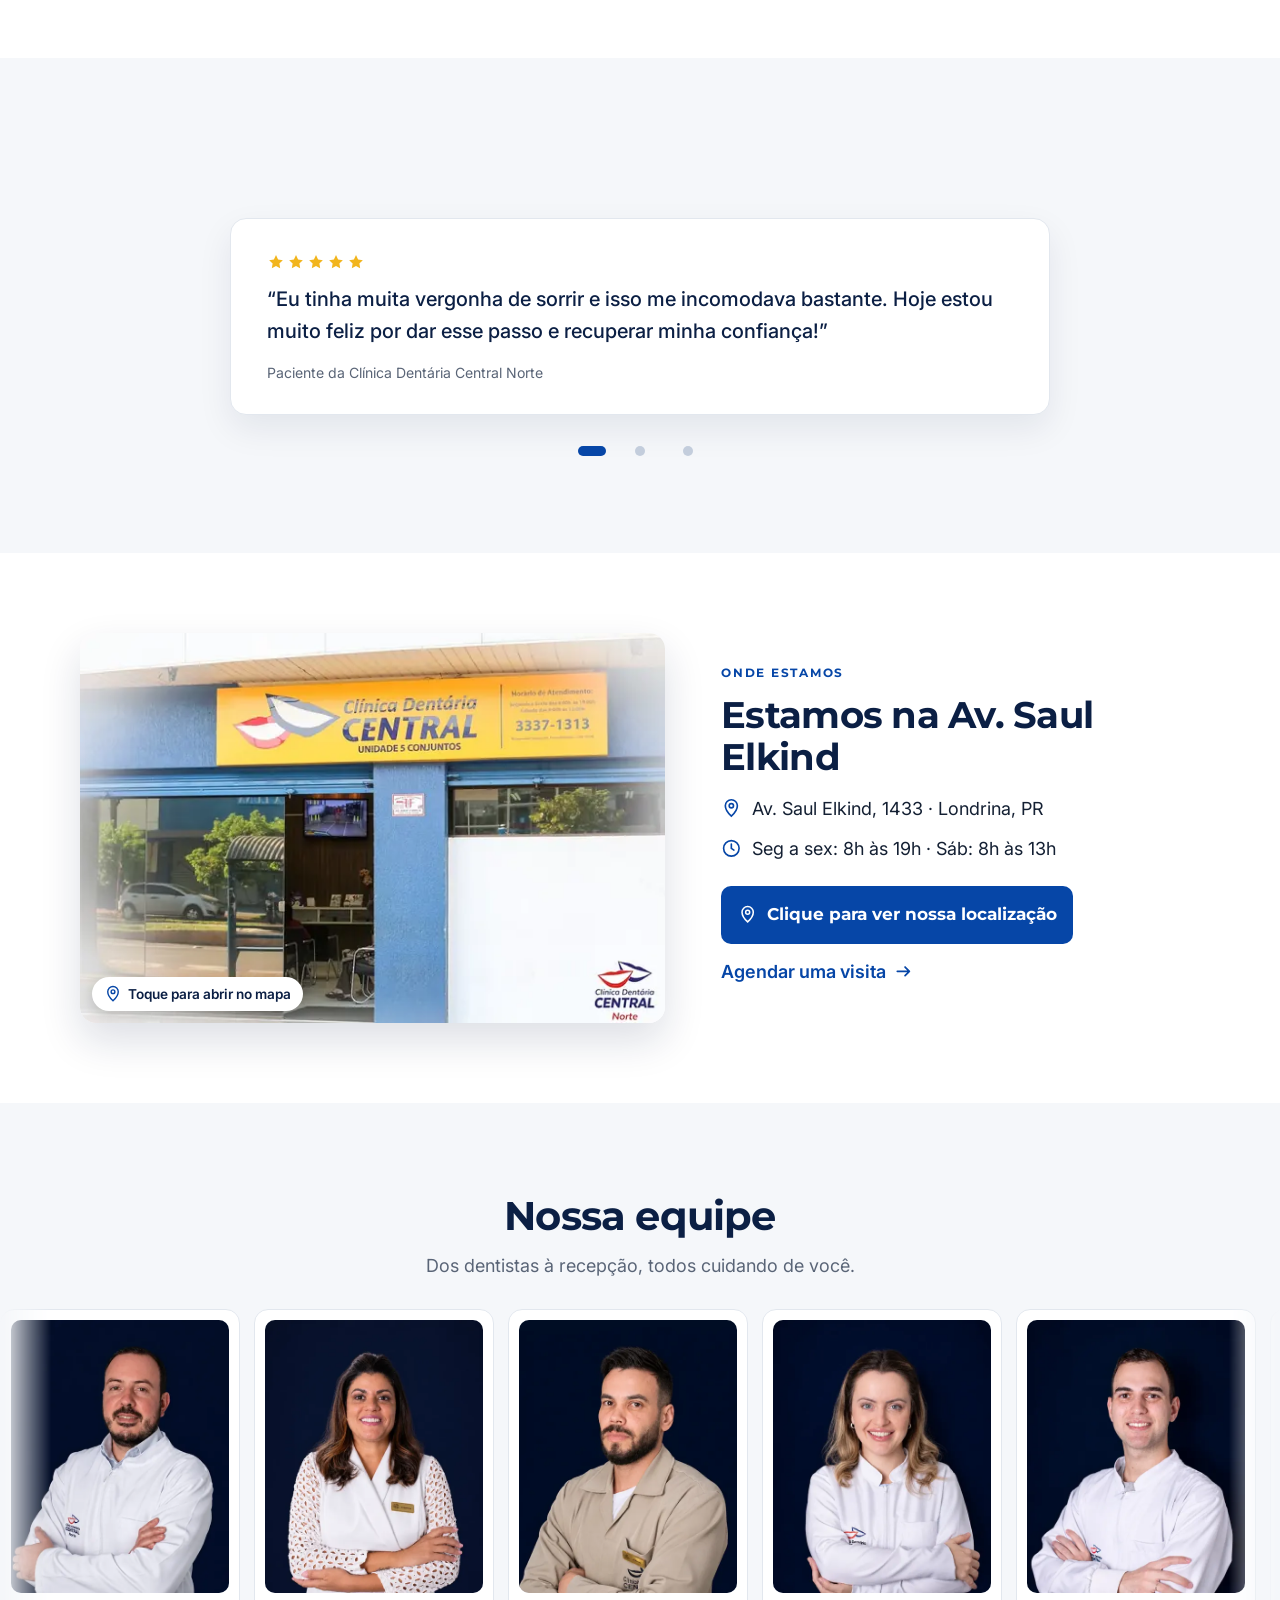
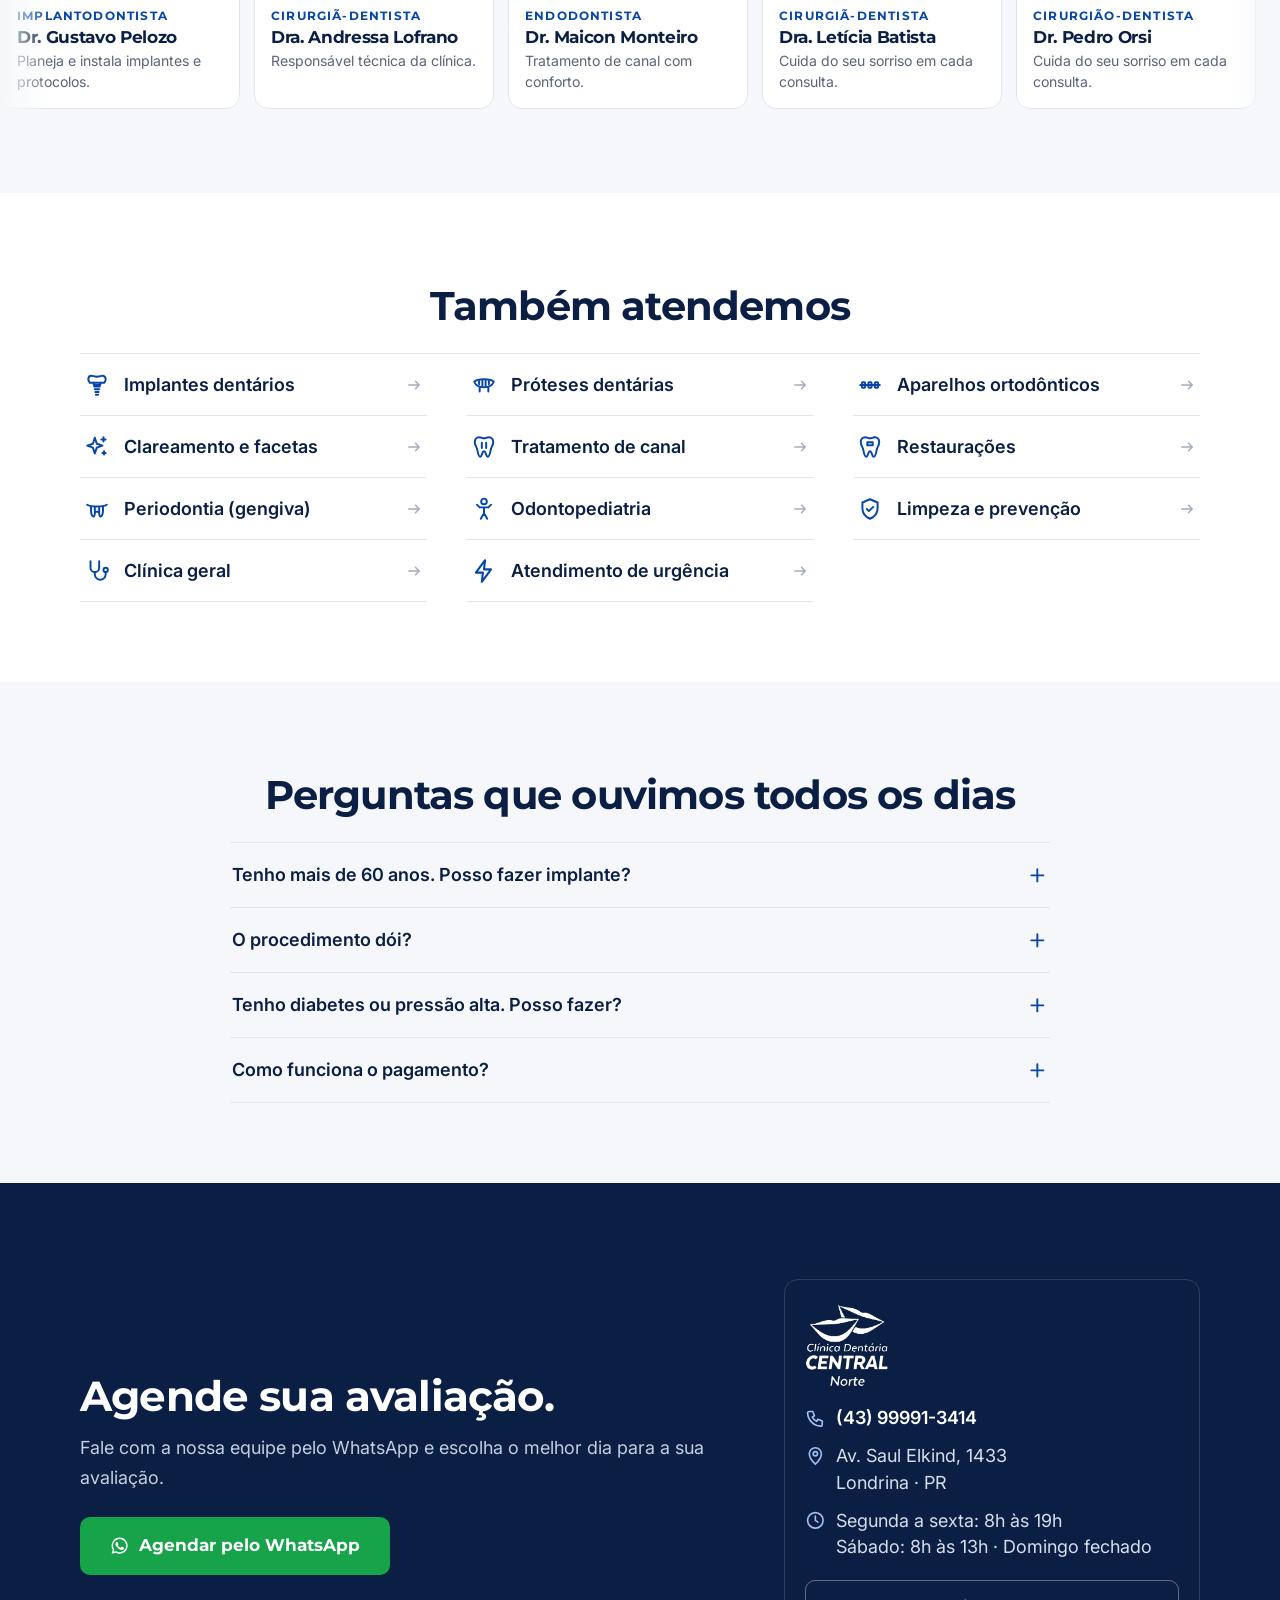
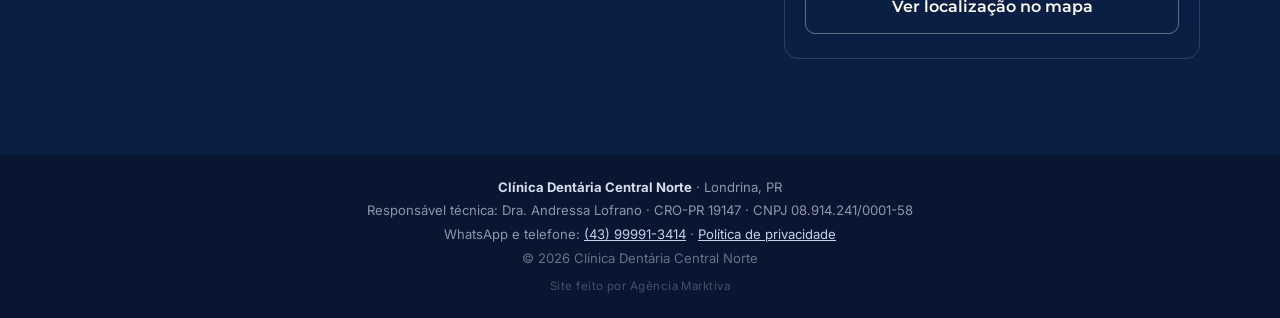
==== commit 4b41c541: "Adiciona crédito discreto da Agência Marktiva no rodapé Co-Authored-By: Claude Opus 5.5 <noreply@ant" ====
--- a/index.html
+++ b/index.html
@@ -367,6 +367,7 @@
       <p>Responsável técnica: Dra. Andressa Lofrano · CRO-PR 19147 · CNPJ 08.914.241/0001-58</p>
       <p>WhatsApp e telefone: <a href="tel:+5543999913414">(43) 99991-3414</a> · <a href="politica-de-privacidade.html">Política de privacidade</a></p>
       <p class="rodape__copy">© <span id="ano">2026</span> Clínica Dentária Central Norte</p>
+      <p class="rodape__credito"><a href="https://www.instagram.com/agenciamarktiva" target="_blank" rel="noopener">Site feito por Agência Marktiva</a></p>
     </div>
   </footer>
 
--- a/assets/css/styles.css
+++ b/assets/css/styles.css
@@ -253,6 +253,9 @@
 .rodape__in { display: grid; gap: 2px; text-align: center; }
 .rodape strong { color: #d6deeb; }
 .rodape__copy { opacity: .7; }
+.rodape__credito { margin-top: 6px; font-size: .72rem; letter-spacing: .04em; opacity: .45; }
+.rodape__credito a { color: inherit !important; text-decoration: none; }
+.rodape__credito a:hover { opacity: 1; text-decoration: underline; }
 
 /* WhatsApp: botão flutuante (computador) e barra fixa (celular) */
 .wa-flutuante {
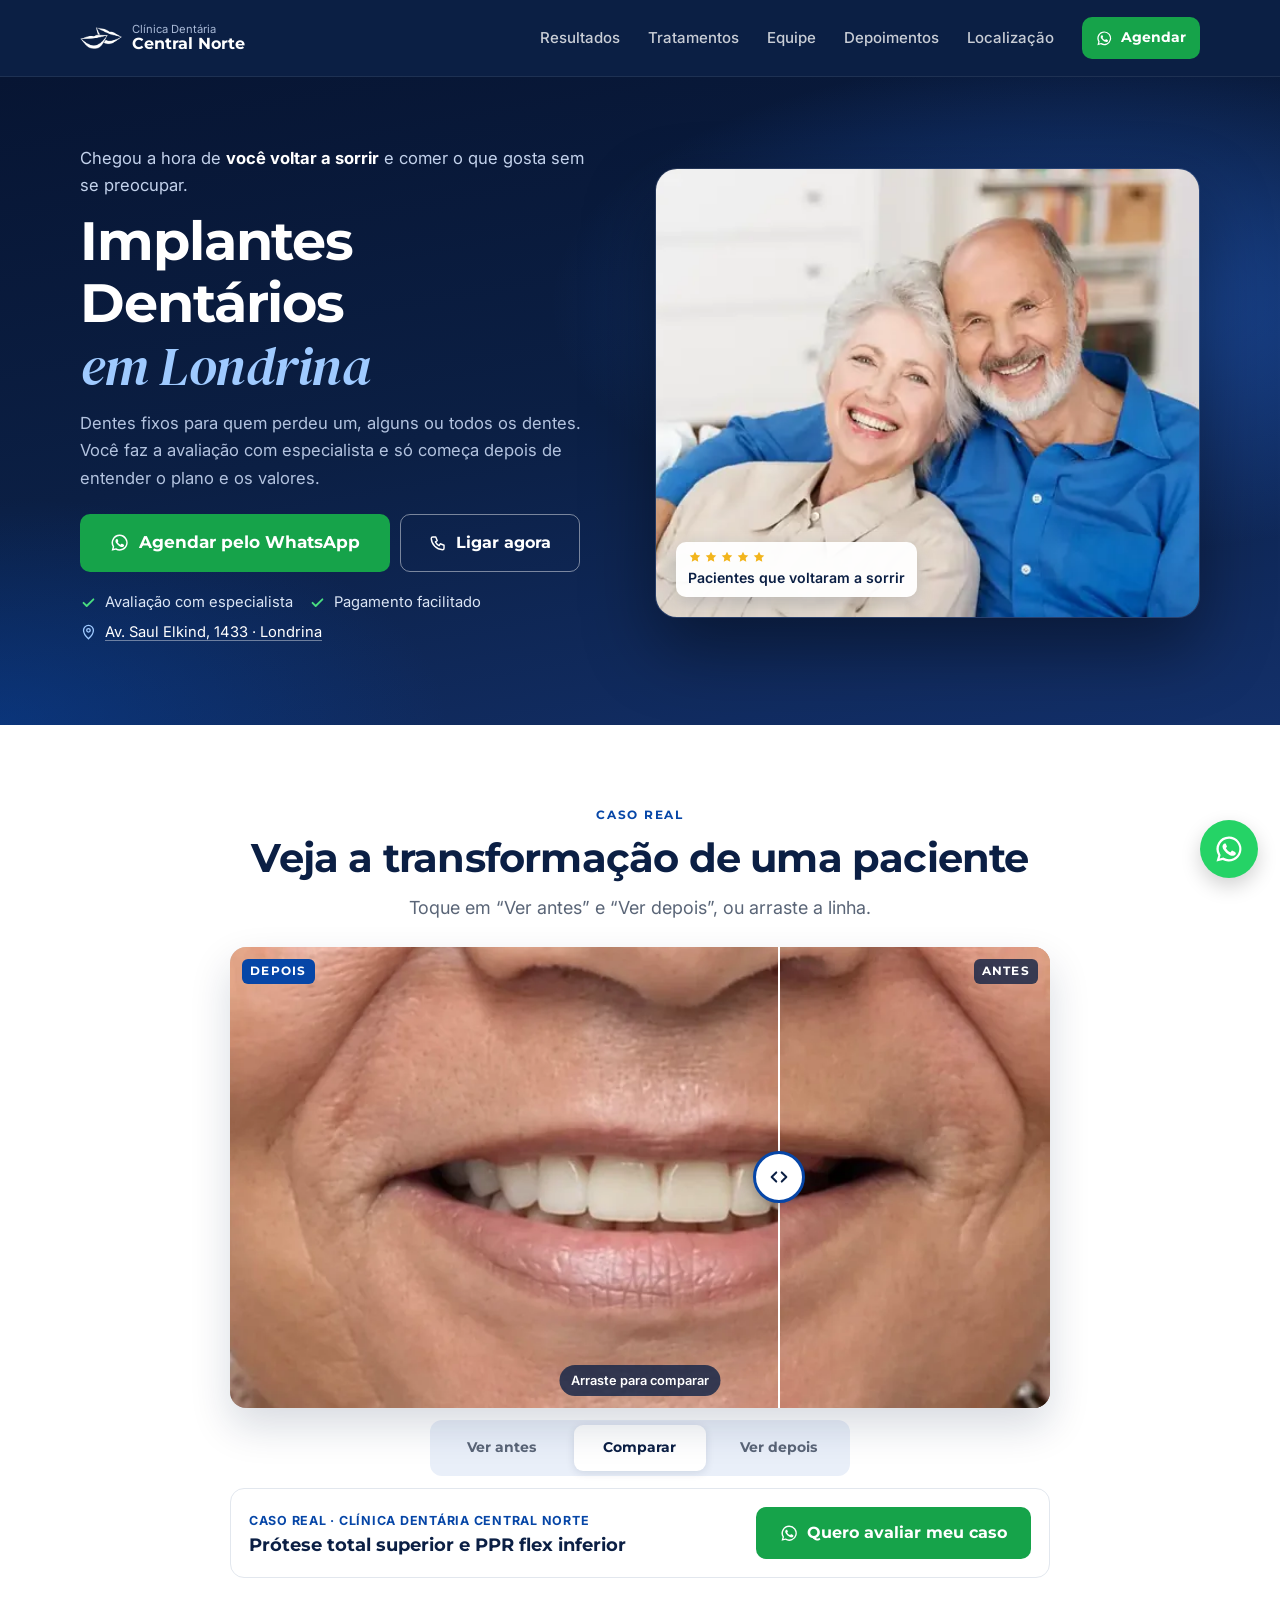
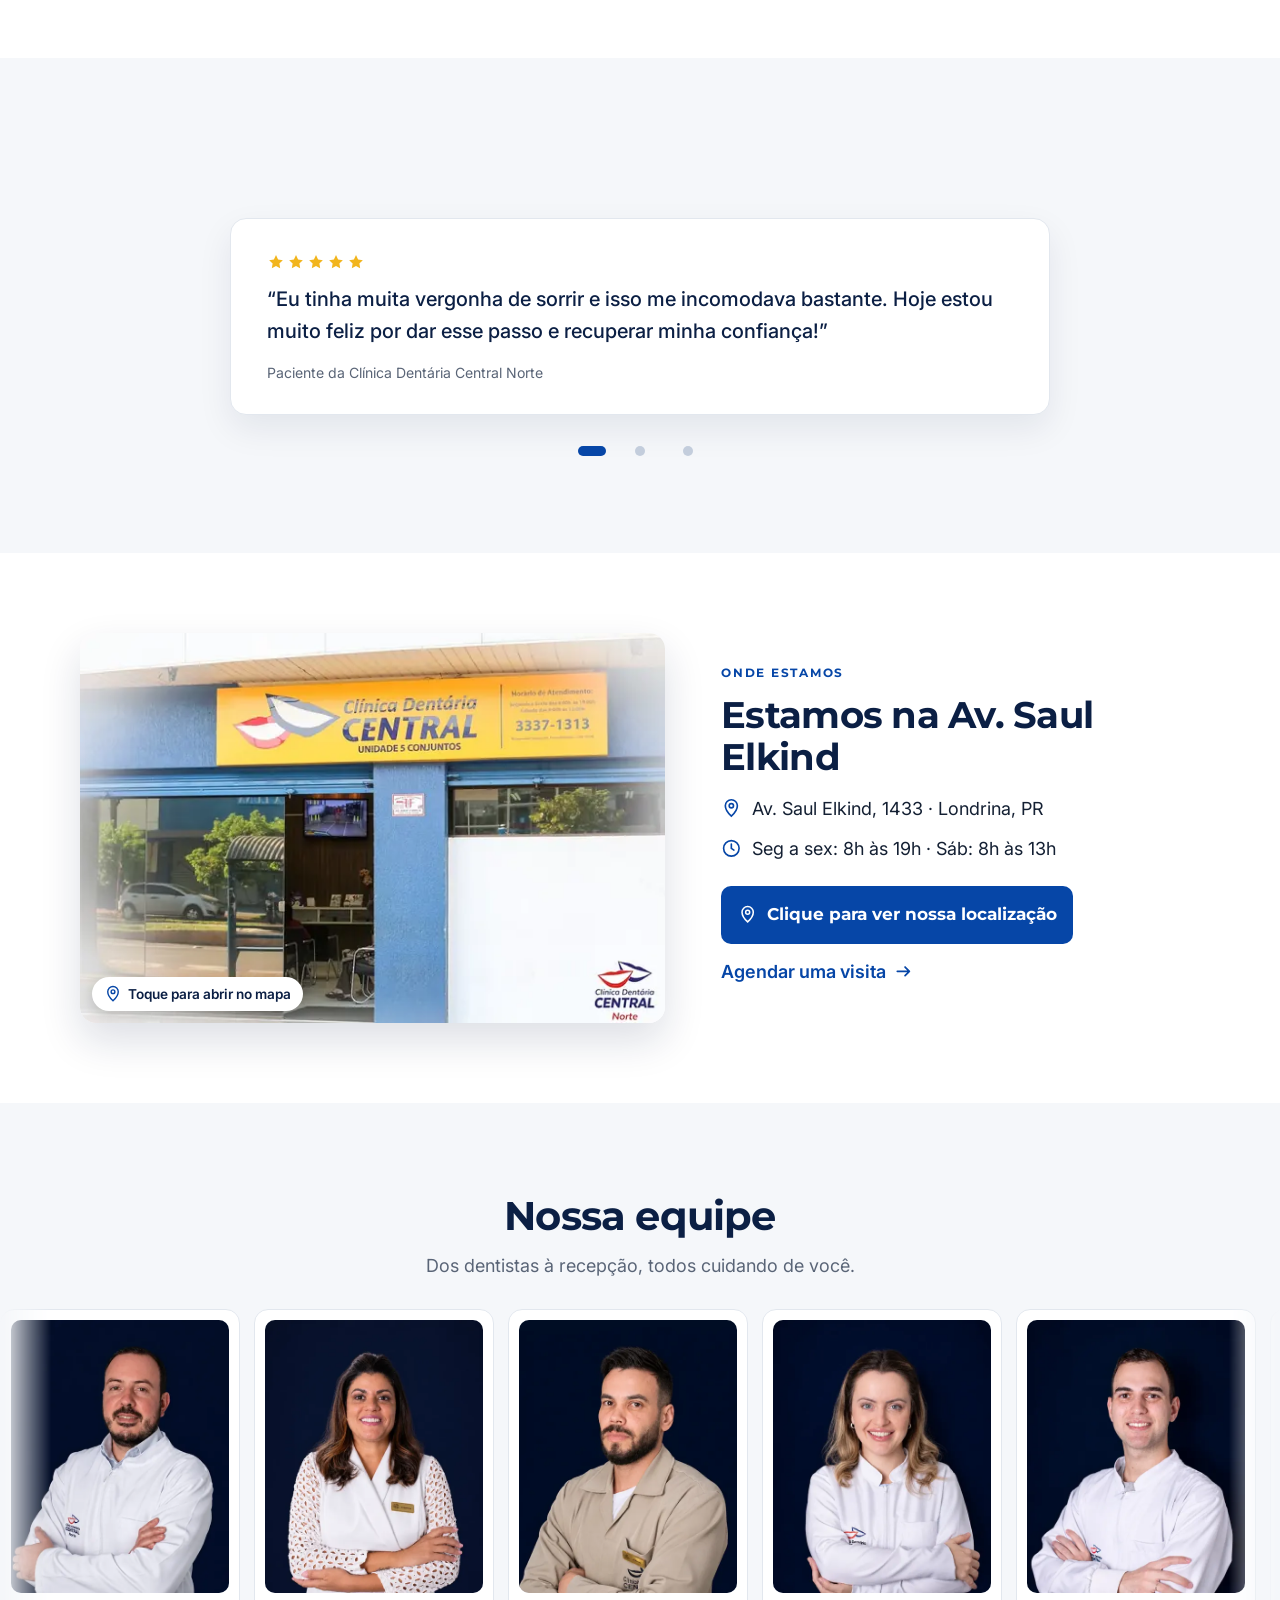
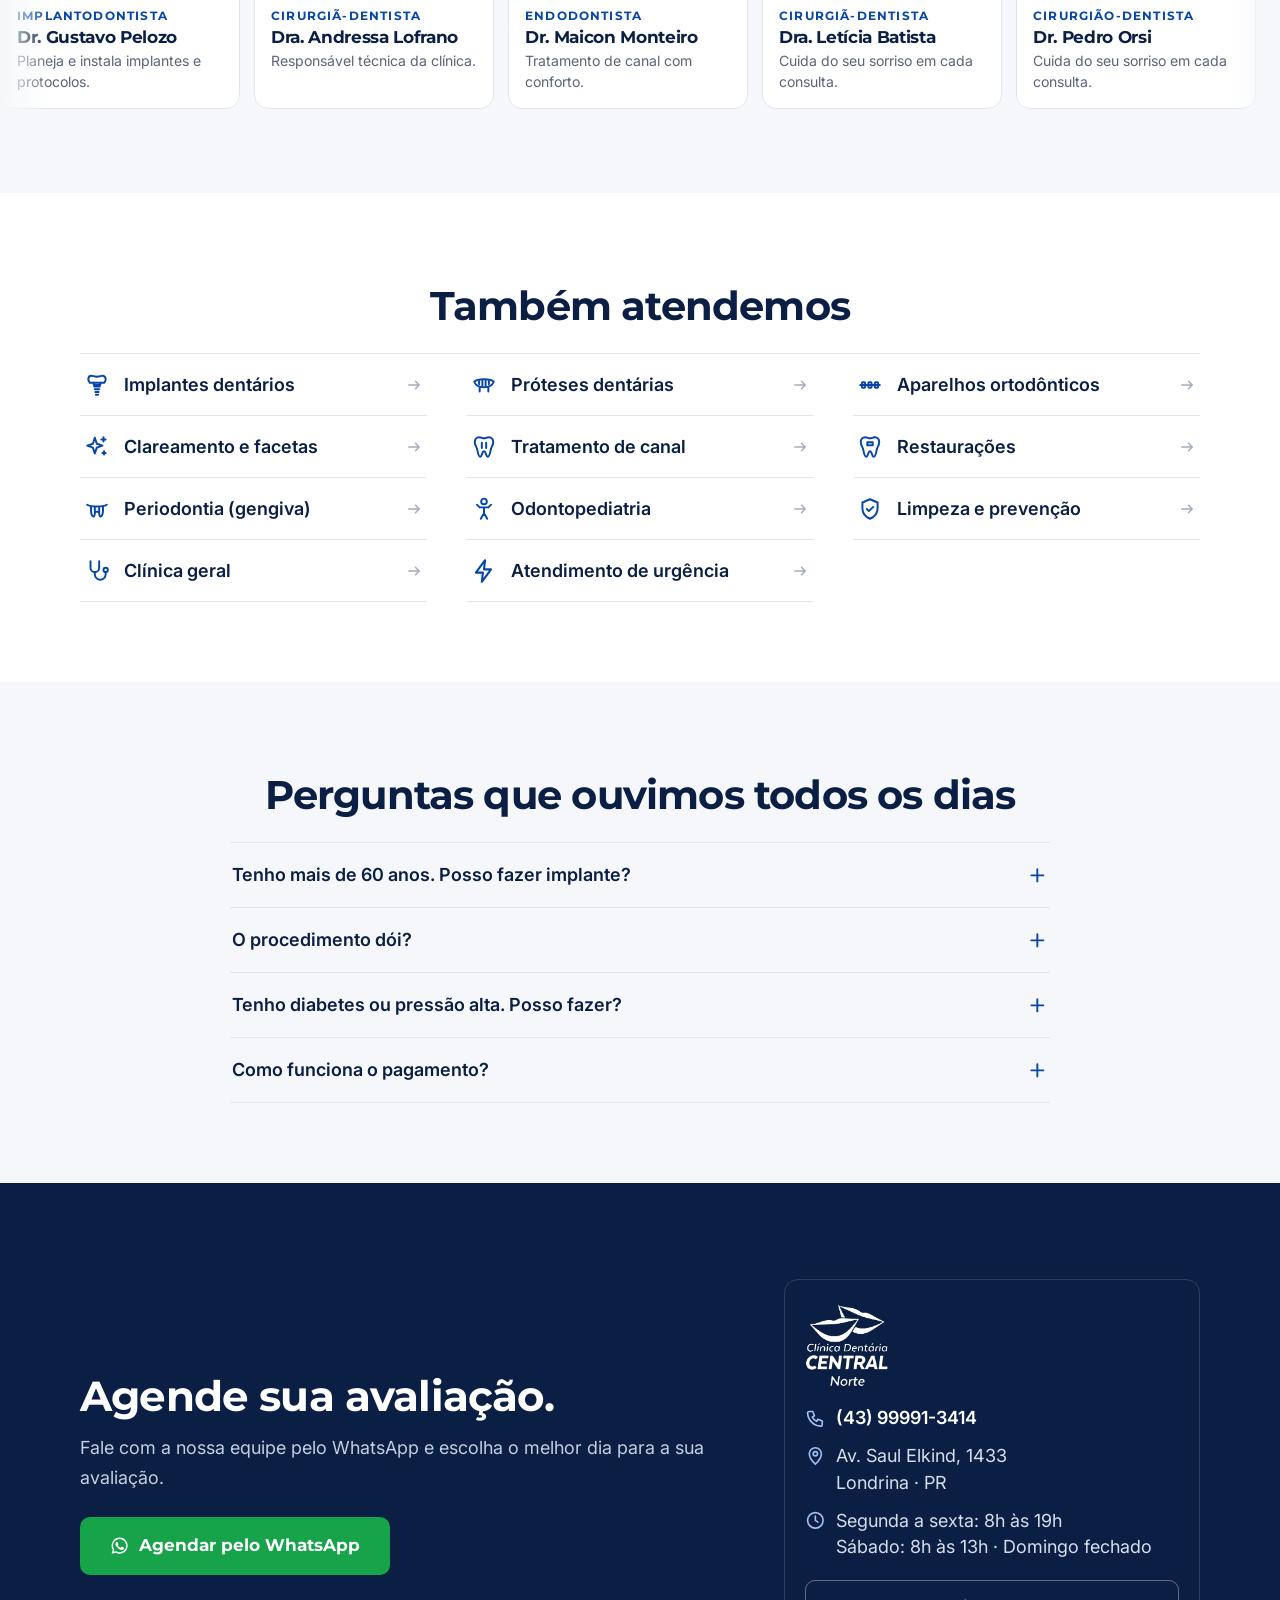
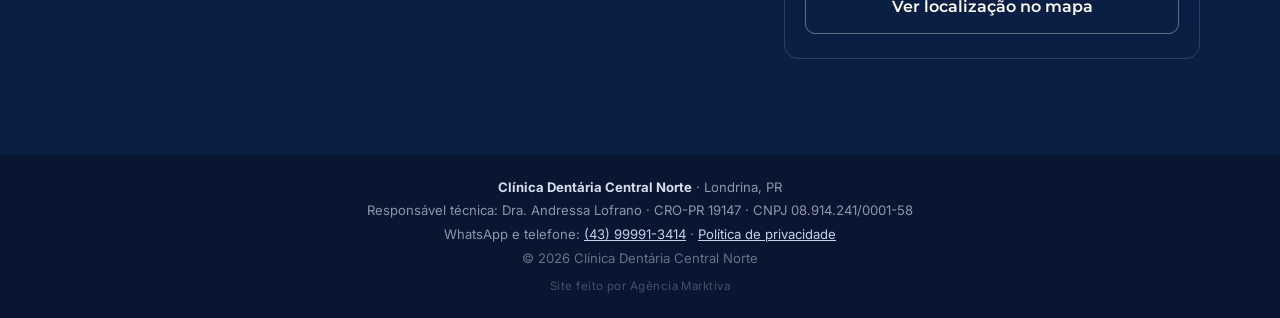
==== commit 76f4e515: "Aponta o canonical para o endereço publicado no Netlify Co-Authored-By: Claude Opus 5.5 <noreply@ant" ====
--- a/index.html
+++ b/index.html
@@ -7,7 +7,7 @@
   <meta name="description" content="Implantes dentários e prótese protocolo em Londrina, na Av. Saul Elkind, 1433. Avaliação com especialista, pagamento facilitado. Agende pelo WhatsApp (43) 99991-3414.">
   <meta name="theme-color" content="#0b1f44">
   <!-- EDITAR: domínio final -->
-  <link rel="canonical" href="https://SEU-DOMINIO.com.br/">
+  <link rel="canonical" href="https://clinicacentralnorte.netlify.app/">
   <meta property="og:locale" content="pt_BR">
   <meta property="og:type" content="website">
   <meta property="og:title" content="Implantes Dentários em Londrina | Clínica Dentária Central Norte">
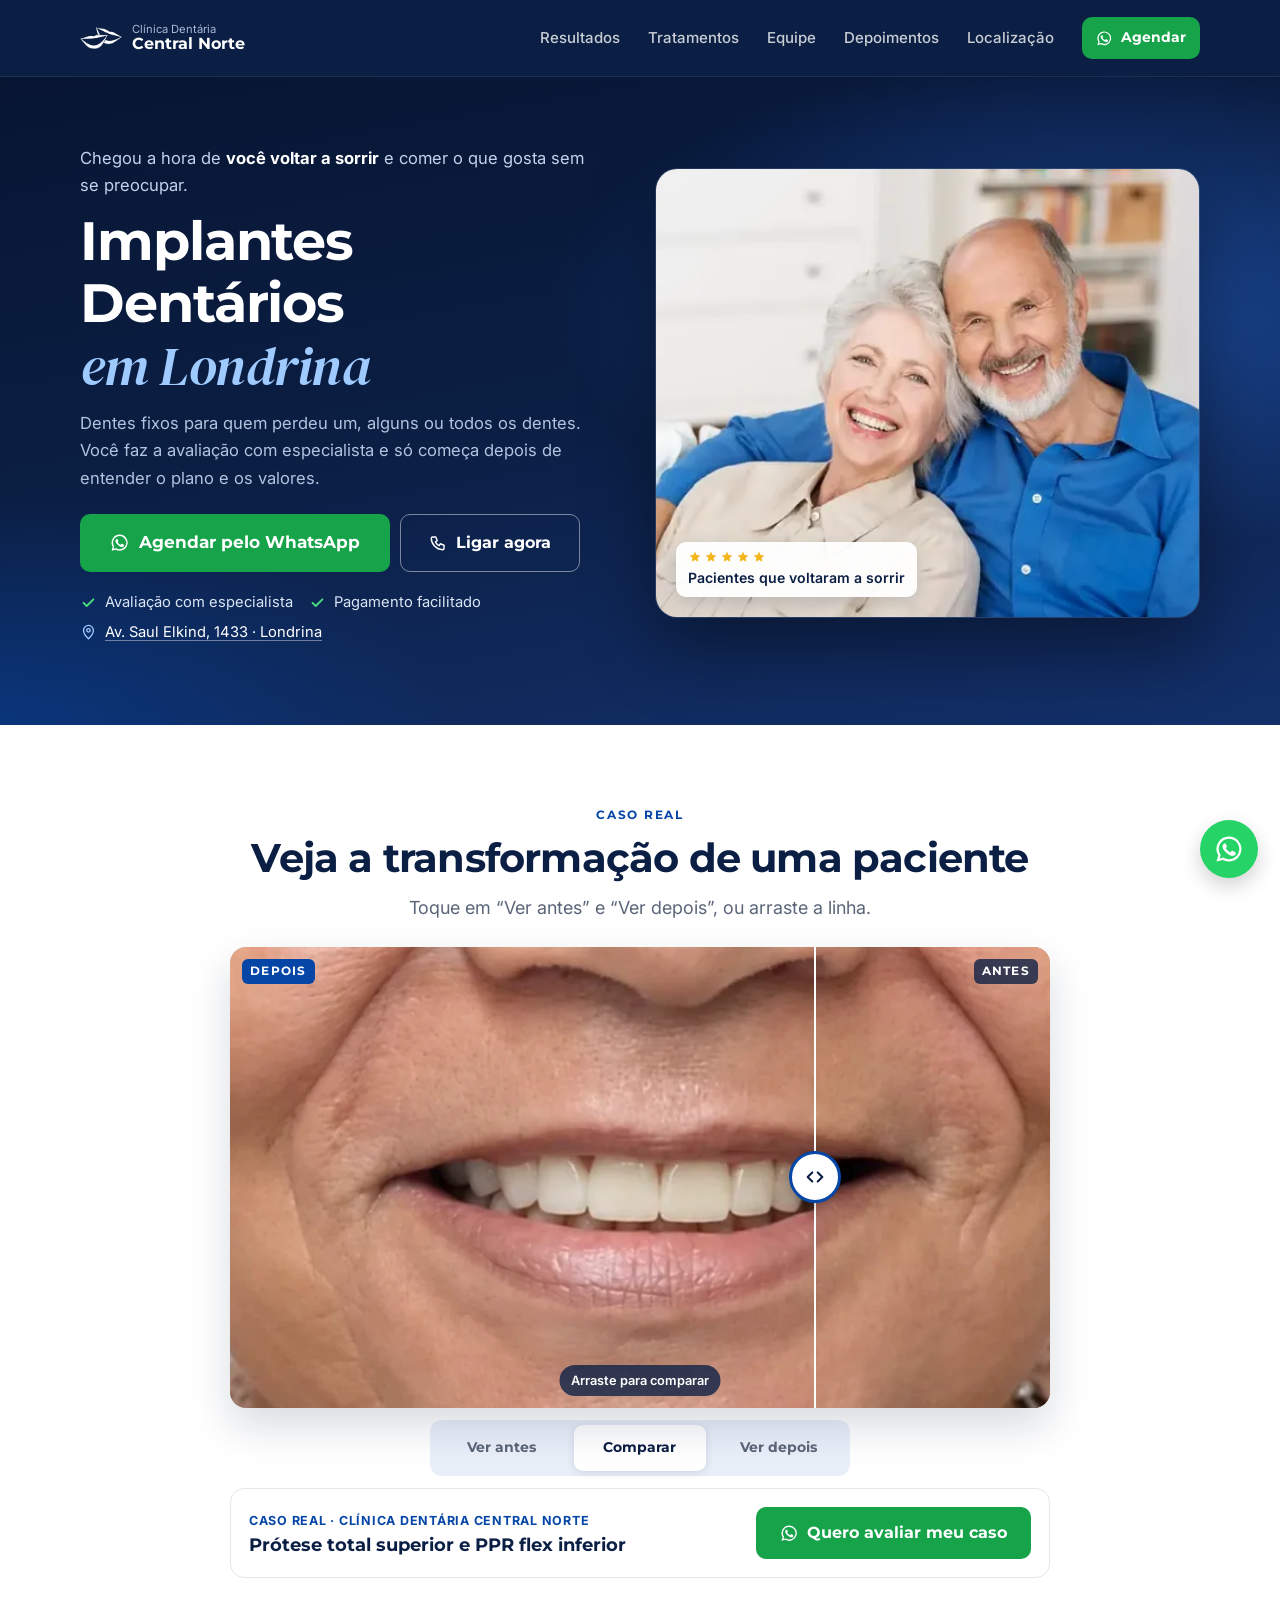
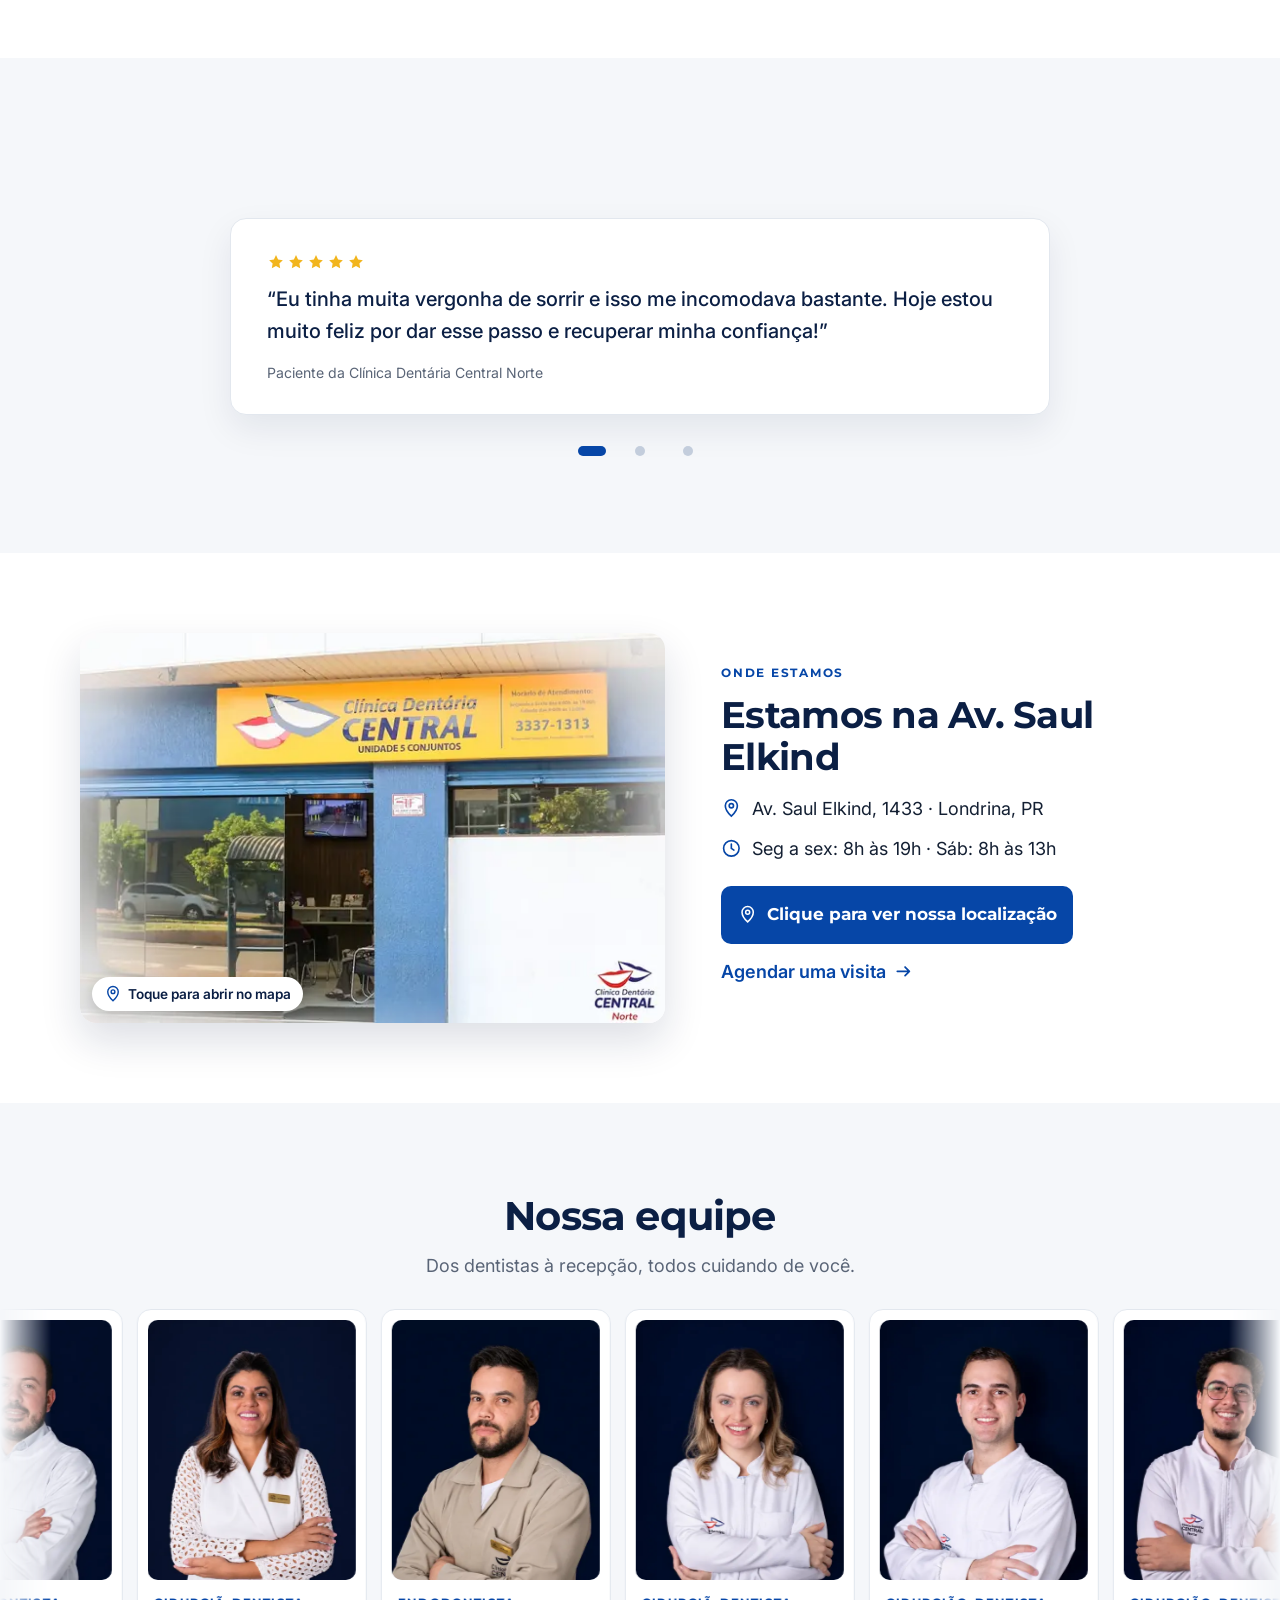
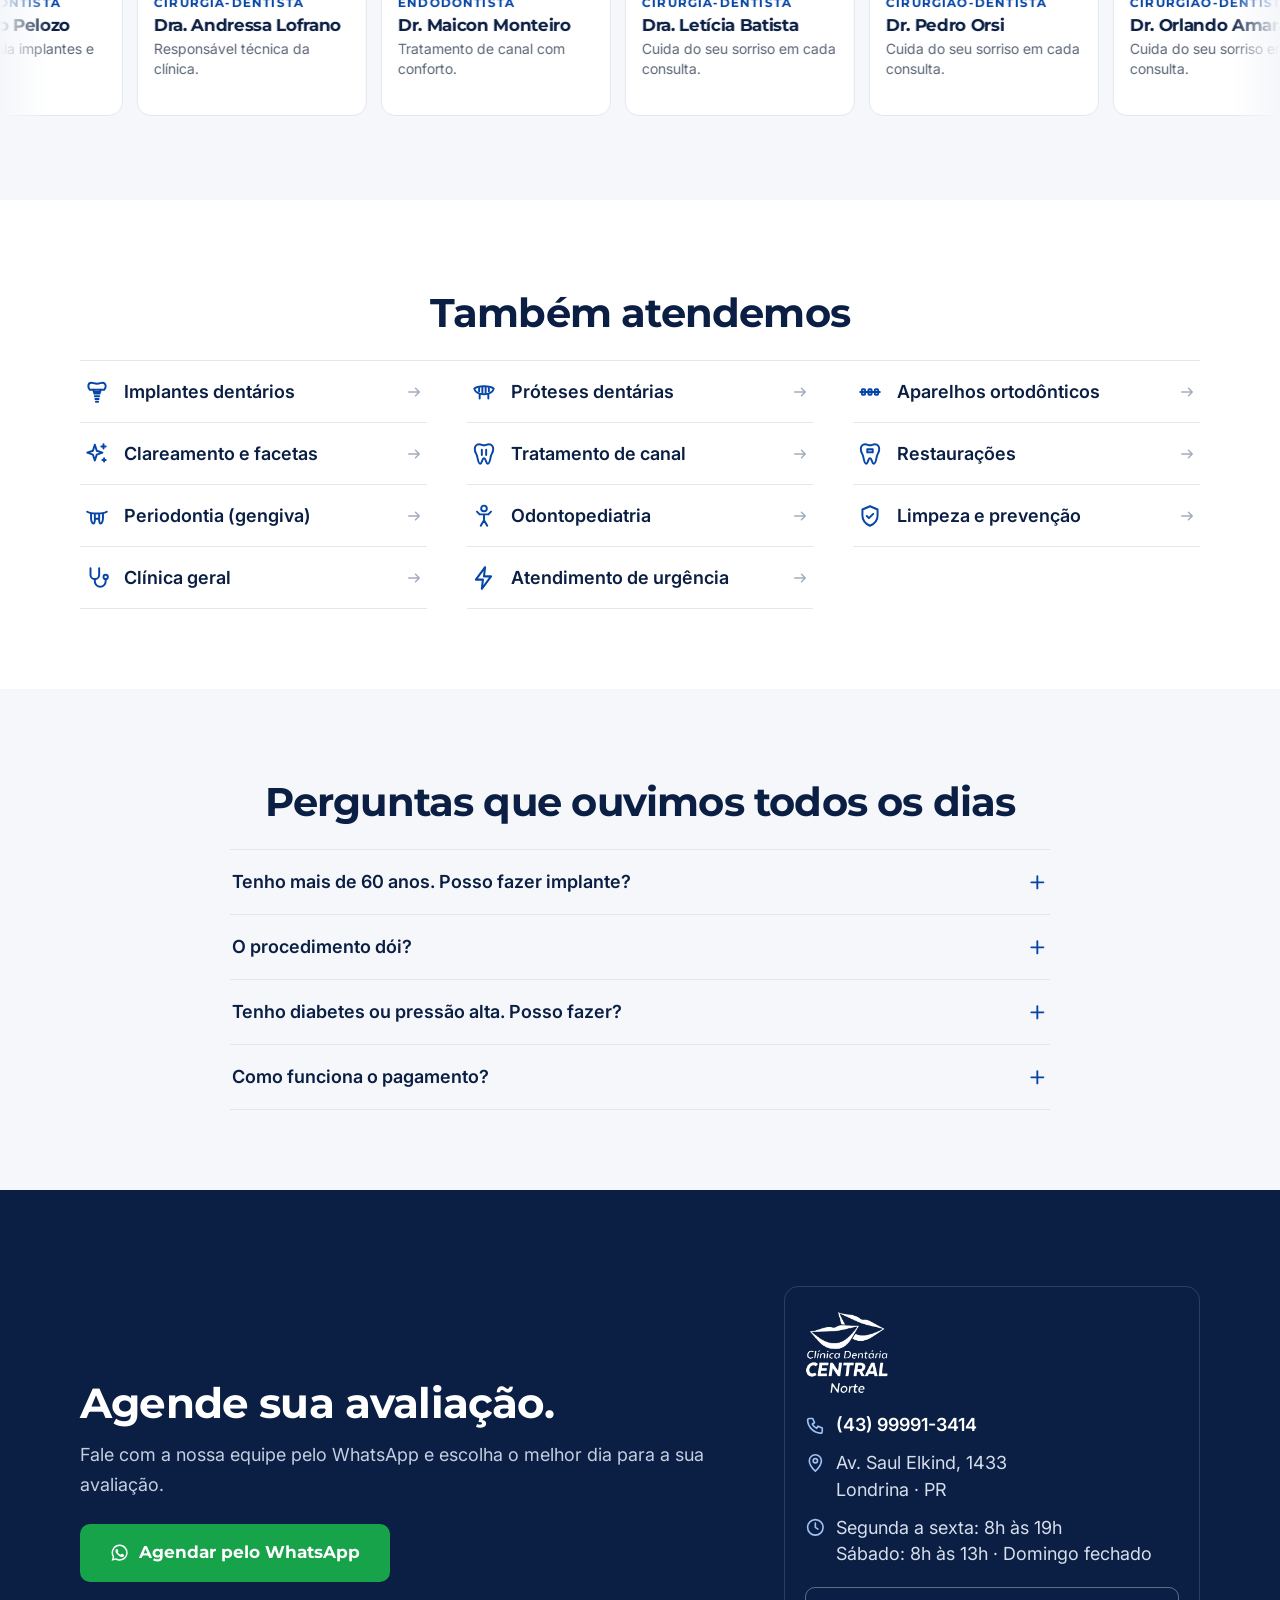
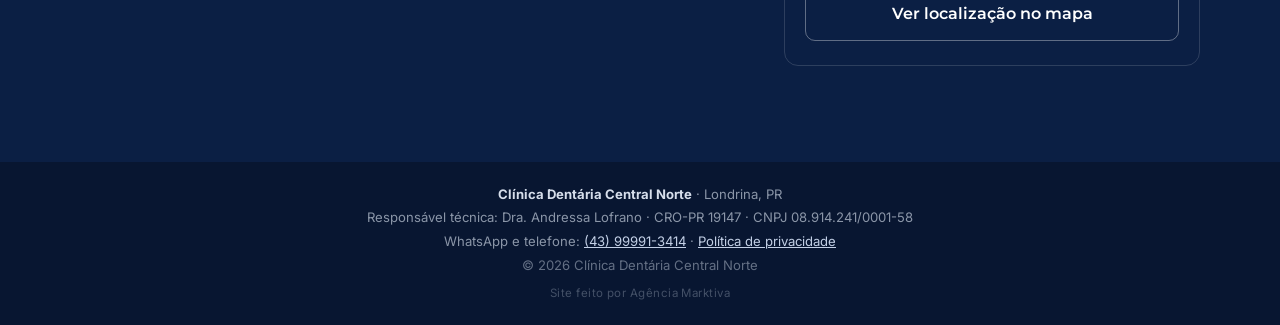
==== commit b949514c: "Evita que o navegador use CSS e JS antigos Versiona os arquivos no index.html e faz o navegador conf" ====
--- a/index.html
+++ b/index.html
@@ -20,8 +20,8 @@
   <link rel="preconnect" href="https://fonts.gstatic.com" crossorigin>
   <link href="https://fonts.googleapis.com/css2?family=Montserrat:wght@600;700&family=DM+Serif+Display:ital@1&family=Inter:wght@400;500;600&display=swap" rel="stylesheet">
   <link rel="preload" as="image" href="assets/img/hero-casal.webp" imagesrcset="assets/img/hero-casal-600.webp 600w, assets/img/hero-casal.webp 999w" imagesizes="(min-width: 1000px) 560px, 100vw" fetchpriority="high">
-  <link rel="stylesheet" href="assets/css/styles.css">
-  <script src="assets/js/main.js" defer></script>
+  <link rel="stylesheet" href="assets/css/styles.css?v=caca65a2">
+  <script src="assets/js/main.js?v=27a2ae13" defer></script>
 
   <script type="application/ld+json">
   {
--- a/assets/css/styles.css
+++ b/assets/css/styles.css
@@ -197,17 +197,17 @@
 /* Equipe — faixa contínua */
 .sec--equipe { overflow: hidden; }
 .equipe-faixa {
+  touch-action: pan-y; cursor: grab;
   overflow: hidden; padding: 4px 0;
   -webkit-mask-image: linear-gradient(90deg, transparent, #000 4%, #000 96%, transparent);
   mask-image: linear-gradient(90deg, transparent, #000 4%, #000 96%, transparent);
 }
-.equipe-trilho { display: flex; gap: 14px; width: max-content; animation: correr var(--duracao, 80s) linear infinite; }
-.equipe-faixa:hover .equipe-trilho, .equipe-faixa.pausado .equipe-trilho { animation-play-state: paused; }
+.equipe-trilho { display: flex; gap: 14px; width: max-content; will-change: transform; }
 @keyframes correr { to { transform: translateX(-50%); } }
-.doutor { flex: none; width: 220px; padding: 10px 10px 16px; border-radius: var(--raio); background: var(--branco); border: 1px solid var(--linha); }
+.doutor { flex: none; width: 150px; user-select: none; -webkit-user-select: none; padding: 10px 10px 16px; border-radius: var(--raio); background: var(--branco); border: 1px solid var(--linha); }
 .doutor__foto { position: relative; aspect-ratio: 4 / 5; display: grid; place-items: end center; overflow: hidden; border-radius: 10px; background: linear-gradient(180deg, #e7ecf3, #d5dce7); }
 .doutor__foto svg { width: 70%; height: 78%; color: #bcc6d5; margin-bottom: -4%; }
-.doutor__foto img { position: absolute; inset: 0; width: 100%; height: 100%; object-fit: cover; object-position: top; }
+.doutor__foto img { pointer-events: none; -webkit-user-drag: none; position: absolute; inset: 0; width: 100%; height: 100%; object-fit: cover; object-position: top; }
 .doutor__esp { margin: 14px 6px 2px; font-family: var(--f-titulo); font-size: .74rem; font-weight: 700; letter-spacing: .1em; text-transform: uppercase; color: var(--azul); }
 .doutor h3 { margin: 0 6px; font-size: 1.05rem; }
 .doutor__txt { margin: 4px 6px 0; font-size: .88rem; color: var(--suave); line-height: 1.45; }
@@ -292,7 +292,9 @@
   .solucao { padding: 30px 28px; }
   .compara__linhas > div, .compara__cab { grid-template-columns: 24% 38% 38%; }
   .compara__linhas dt, .compara__linhas dd, .compara__cab strong { padding: 14px 18px; }
-  .doutor { width: 240px; }
+  .doutor { width: 230px; }
+  .doutor h3 { font-size: 1.05rem; }
+  .doutor__txt { font-size: .88rem; }
   .tratamentos { grid-template-columns: 1fr 1fr; column-gap: 40px; }
   .final__texto .btn { width: auto; }
 }
@@ -525,6 +527,15 @@
 
 .ad { aspect-ratio: 16 / 9; }
 
+@media (max-width: 699px) {
+  .equipe-trilho { gap: 10px; }
+  .doutor { padding: 8px 8px 12px; }
+  .doutor__esp { margin: 10px 4px 2px; font-size: .64rem; letter-spacing: .06em; }
+  .doutor h3 { margin: 0 4px; font-size: .9rem; line-height: 1.2; }
+  .doutor__txt { margin: 4px 4px 0; font-size: .76rem; line-height: 1.35; }
+}
+.equipe-faixa:active { cursor: grabbing; }
+
 @media (prefers-reduced-motion: reduce) {
   html { scroll-behavior: auto; }
   *, *::before, *::after { animation: none !important; transition: none !important; }
